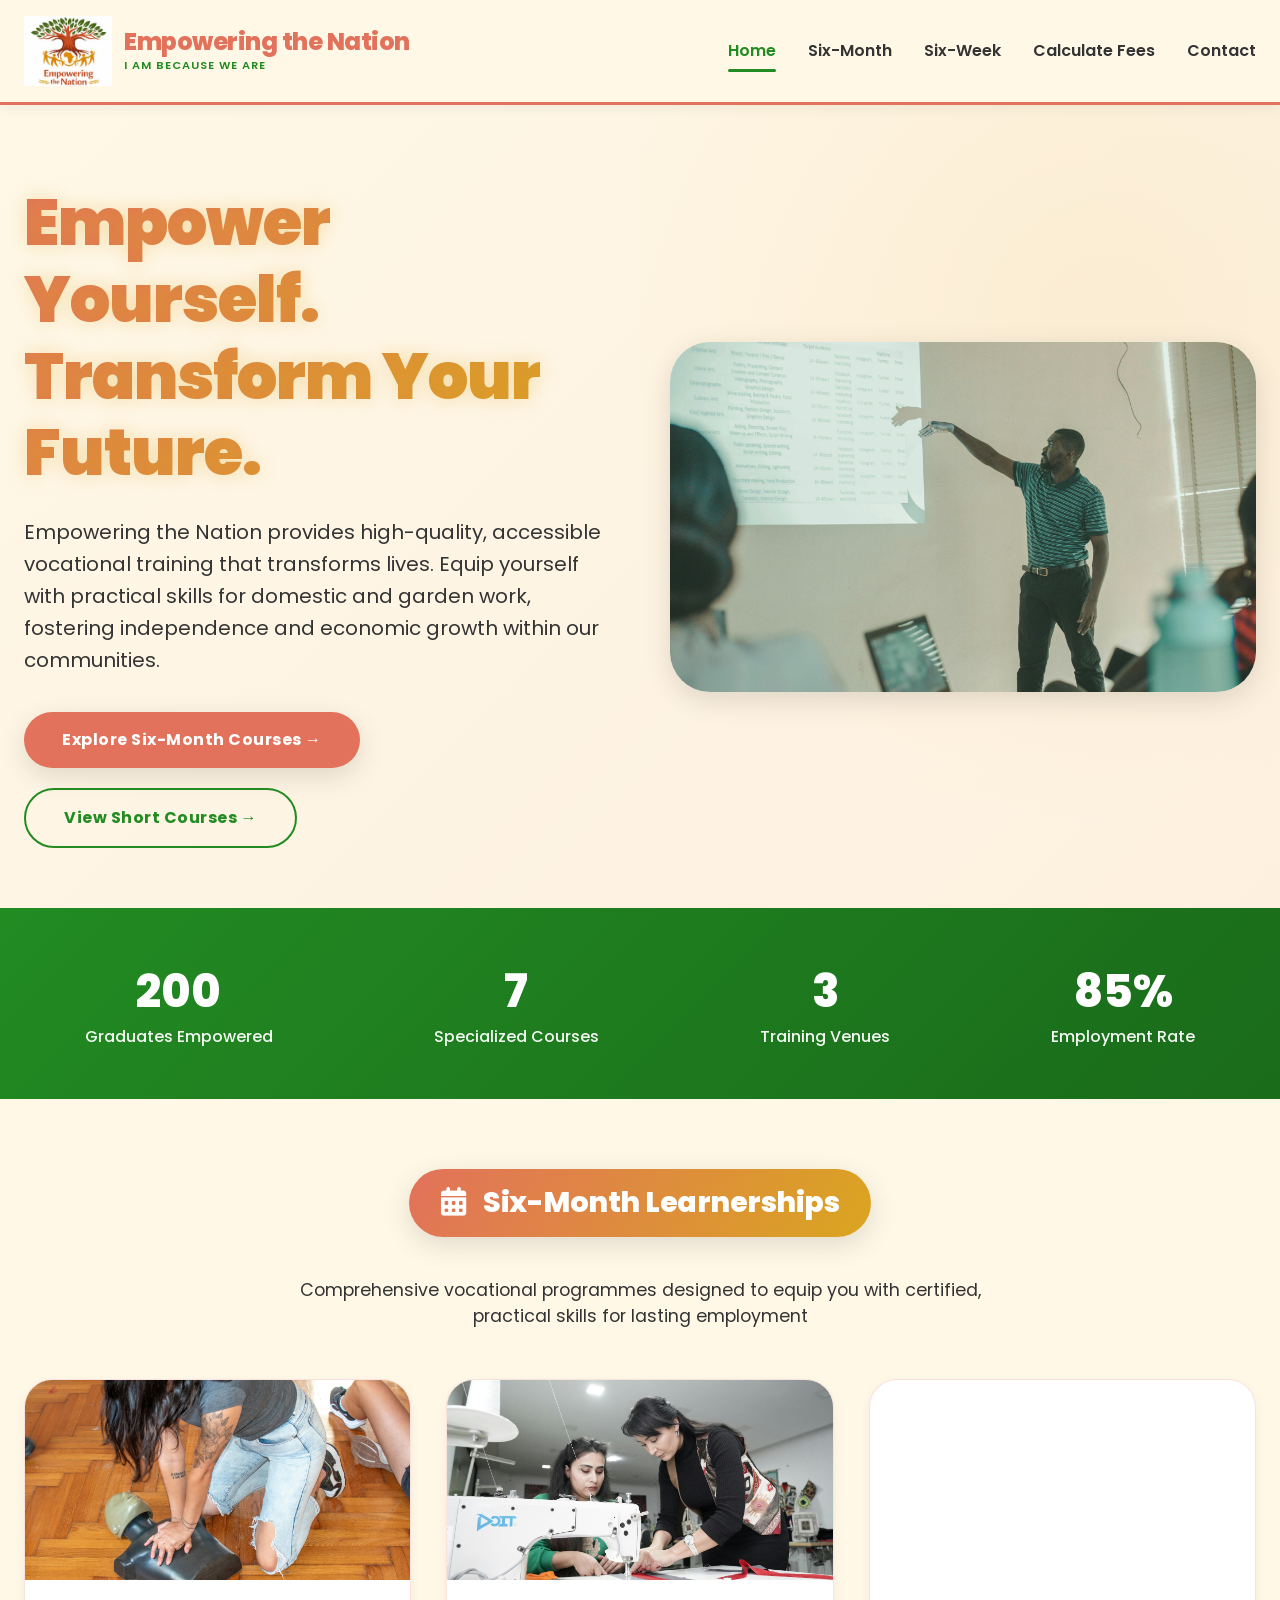
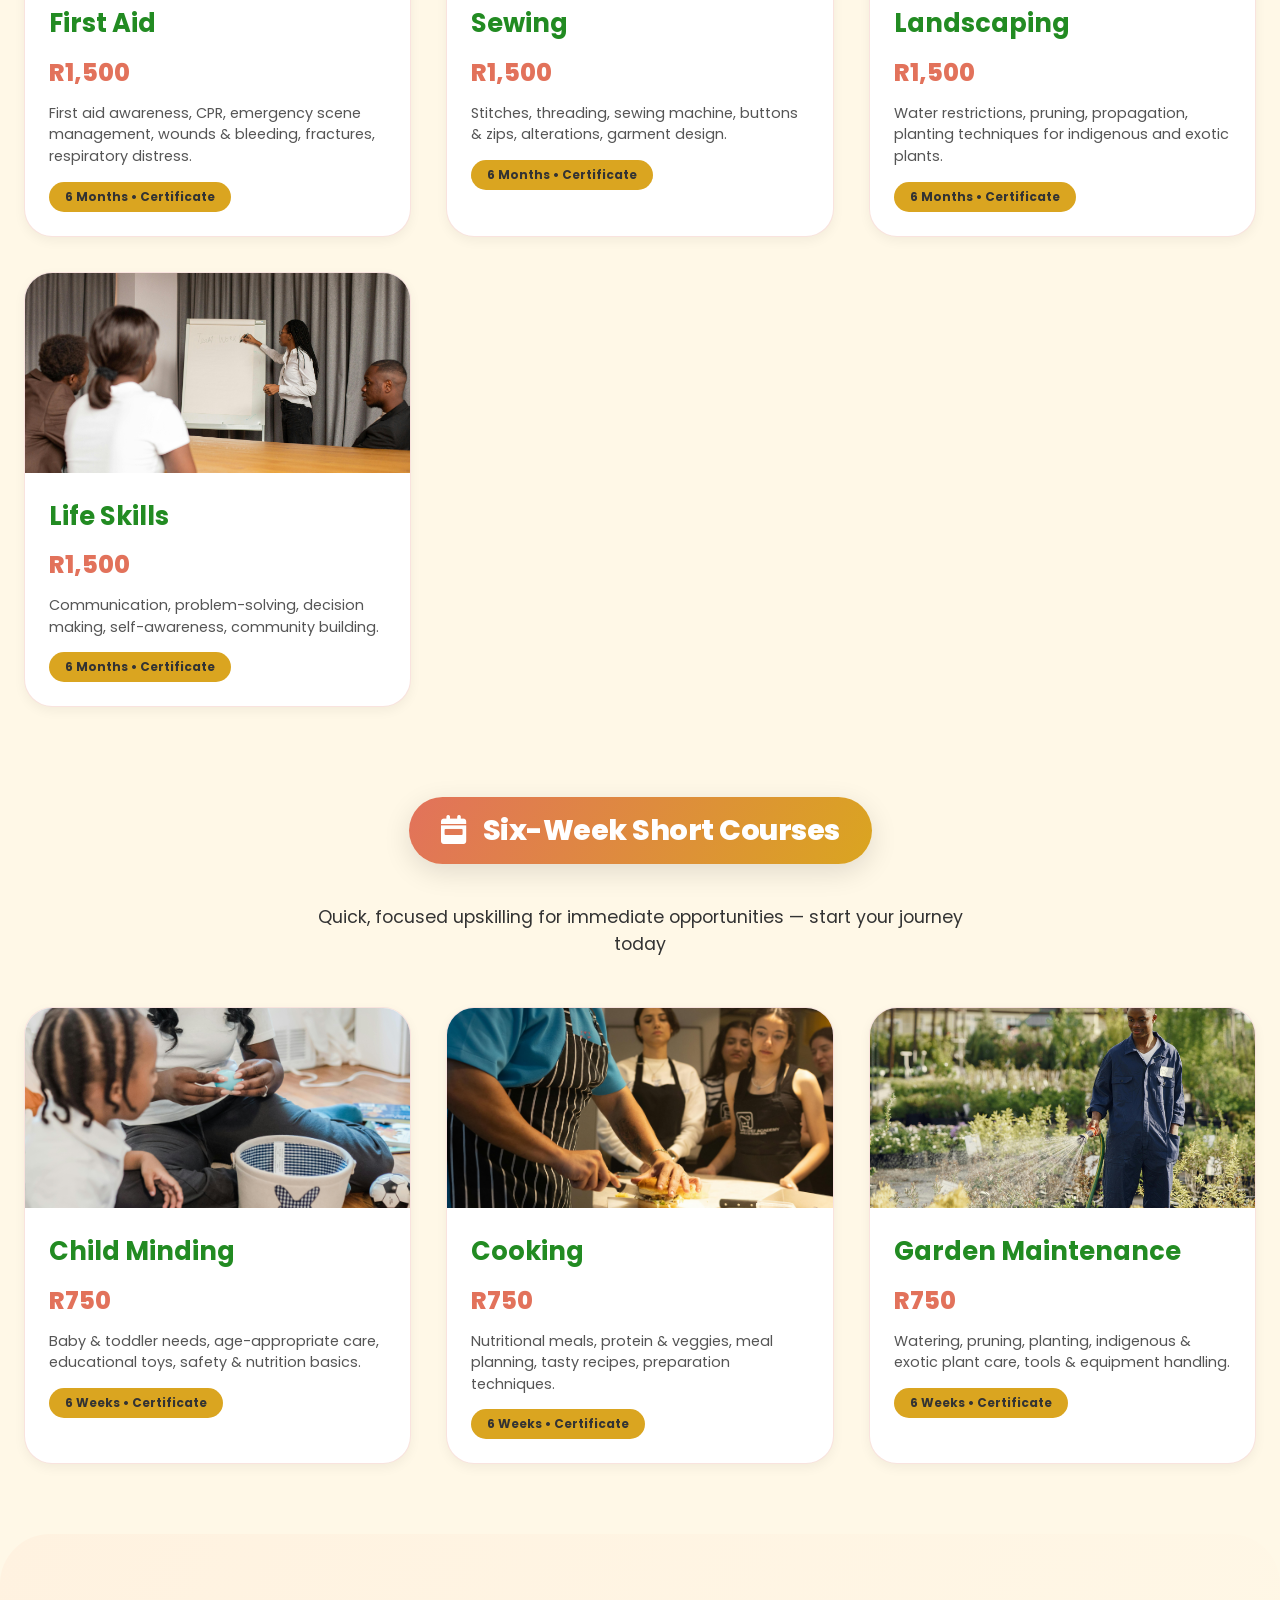
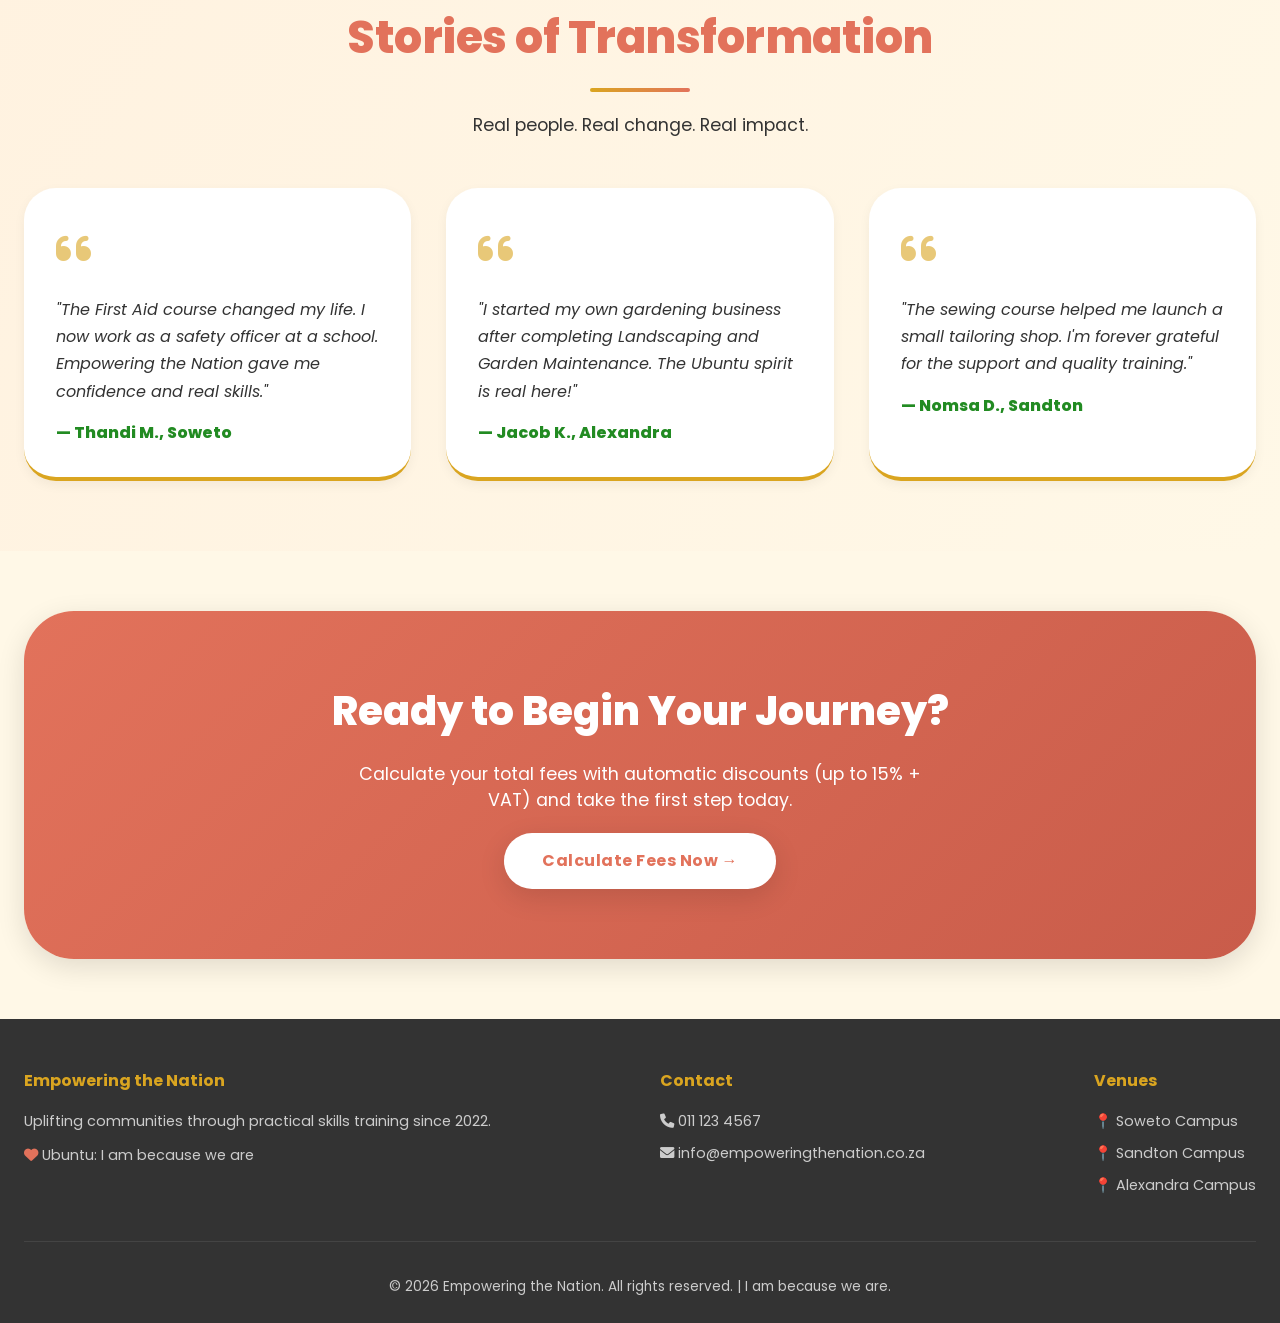
==== index.html @ bbd0f5e3 "Add files via upload Hompage for Empowering the Nation" ====
<!DOCTYPE html>
<html lang="en">
<head>
    <meta charset="UTF-8">
    <meta name="viewport" content="width=device-width, initial-scale=1.0, viewport-fit=cover">
    
    <!-- PAGE TITLE & SEO -->
    <title>Empowering the Nation | Skills Training Johannesburg</title>
    <meta name="description" content="Six-month learnerships and six-week short courses in First Aid, Sewing, Landscaping, Life Skills, Child Minding, Cooking & Garden Maintenance. Upskill domestic workers, nannies and gardeners in Johannesburg.">
    <meta name="keywords" content="skills training Johannesburg, domestic worker training, gardener courses, nanny courses, first aid, sewing, landscaping, life skills, child minding, cooking, garden maintenance">
    <meta name="author" content="Empowering the Nation">
    
    <!-- SOCIAL MEDIA / OPEN GRAPH TAGS -->
    <meta property="og:title" content="Empowering the Nation | Skills Training Johannesburg">
    <meta property="og:description" content="Six-month learnerships and six-week short courses for domestic workers, gardeners and nannies.">
    <meta property="og:image" content="https://www.empoweringthenation.co.za/images/logo-baobab.png">
    <meta property="og:url" content="https://www.empoweringthenation.co.za/">
    
    <!-- EXTERNAL RESOURCES: Google Fonts + Font Awesome Icons -->
    <link href="https://fonts.googleapis.com/css2?family=Poppins:wght@300;400;500;600;700;800;900&display=swap" rel="stylesheet">
    <link rel="stylesheet" href="https://cdnjs.cloudflare.com/ajax/libs/font-awesome/6.0.0-beta3/css/all.min.css">
    
    <style>
        /* ============================================
           GLOBAL RESET & BASE STYLES
        ============================================ */
        * {
            margin: 0;
            padding: 0;
            box-sizing: border-box;
        }

        body {
            font-family: 'Poppins', sans-serif;
            background-color: #FFF8E7;      /* Soft Cream background */
            color: #333333;                  /* Charcoal Grey text */
            line-height: 1.5;
            scroll-behavior: smooth;
        }

        /* ============================================
           BRAND COLOUR PALETTE (Ubuntu inspired)
           Terracotta = warmth | Forest Green = growth | Golden = dignity
        ============================================ */
        :root {
            --terracotta: #E2725B;
            --terracotta-light: #F5A88E;
            --forest: #228B22;
            --forest-dark: #1A6B1A;
            --golden: #DAA520;
            --golden-light: #F0C45A;
            --cream: #FFF8E7;
            --charcoal: #333333;
            --white: #FFFFFF;
            --terracotta-dark: #C95C4A;
            /* Shadow effects for depth */
            --shadow-sm: 0 4px 12px rgba(0,0,0,0.05);
            --shadow-md: 0 8px 28px rgba(0,0,0,0.12);
            --shadow-hover: 0 20px 35px rgba(0,0,0,0.15);
            --shadow-glow: 0 0 20px rgba(218,165,32,0.3);
        }

        /* CONTAINER - Centers content on large screens */
        .container {
            max-width: 1280px;
            margin: 0 auto;
            padding: 0 24px;
        }

        /* ============================================
           HEADER & NAVIGATION (Sticky on scroll)
        ============================================ */
        header {
            background: var(--cream);
            border-bottom: 3px solid var(--terracotta);
            position: sticky;
            top: 0;
            z-index: 1000;
            backdrop-filter: blur(10px);
            background-color: rgba(255, 248, 231, 0.98);
            box-shadow: var(--shadow-sm);
        }

        .nav-container {
            display: flex;
            justify-content: space-between;
            align-items: center;
            padding: 16px 24px;
            max-width: 1400px;
            margin: 0 auto;
            flex-wrap: wrap;
        }

        /* LOGO SECTION - Displays brand image + name */
        .logo {
            display: flex;
            align-items: center;
            gap: 12px;
            text-decoration: none;
        }

        .logo-img {
            height: 70px;
            width: auto;
            object-fit: contain;
            transition: transform 0.3s ease;
        }

        .logo-img:hover {
            transform: scale(1.05);
        }

        .logo-text h1 {
            font-size: 1.5rem;
            font-weight: 800;
            color: var(--terracotta);
            line-height: 1.2;
            letter-spacing: -0.5px;
        }

        .logo-text p {
            font-size: 0.7rem;
            color: var(--forest);
            font-weight: 600;
            letter-spacing: 1px;
        }

        /* DESKTOP NAVIGATION LINKS */
        .nav-links {
            display: flex;
            gap: 32px;
            list-style: none;
        }

        .nav-links a {
            text-decoration: none;
            font-weight: 600;
            color: var(--charcoal);
            transition: all 0.3s;
            position: relative;
            font-size: 1rem;
        }

        .nav-links a:hover,
        .nav-links a.active {
            color: var(--forest);
        }

        /* Active page indicator (green underline) */
        .nav-links a.active::after {
            content: '';
            position: absolute;
            bottom: -10px;
            left: 0;
            width: 100%;
            height: 3px;
            background: var(--forest);
            border-radius: 2px;
        }

        /* MOBILE MENU BUTTON (hidden on desktop) */
        .mobile-menu-btn {
            display: none;
            font-size: 28px;
            color: var(--terracotta);
            cursor: pointer;
        }

        /* ============================================
           HERO SECTION (Main banner with headline)
        ============================================ */
        .hero {
            padding: 80px 0 60px;
            background: linear-gradient(135deg, #FFF8E7 0%, #FDF0DF 100%);
            position: relative;
            overflow: hidden;
        }

        /* Decorative background glow effect */
        .hero::before {
            content: '';
            position: absolute;
            top: -50%;
            right: -20%;
            width: 70%;
            height: 150%;
            background: radial-gradient(circle, rgba(218,165,32,0.08) 0%, transparent 70%);
            pointer-events: none;
        }

        .hero-grid {
            display: grid;
            grid-template-columns: 1fr 1fr;
            gap: 60px;
            align-items: center;
        }

        /* Gradient text for main heading */
        .hero-content h1 {
            font-size: 4rem;
            font-weight: 900;
            background: linear-gradient(135deg, var(--terracotta) 0%, var(--golden) 100%);
            -webkit-background-clip: text;
            background-clip: text;
            color: transparent;
            line-height: 1.2;
            margin-bottom: 24px;
            text-shadow: var(--shadow-glow);
            letter-spacing: -1px;
        }

        .hero-content p {
            font-size: 1.25rem;
            margin-bottom: 36px;
            color: var(--charcoal);
            line-height: 1.6;
        }

        .hero-buttons {
            display: flex;
            gap: 20px;
            flex-wrap: wrap;
        }

        /* BUTTON STYLES (Primary & Secondary) */
        .btn-primary,
        .btn-secondary {
            padding: 16px 38px;
            border-radius: 50px;
            font-weight: 700;
            text-decoration: none;
            transition: all 0.3s;
            display: inline-block;
            font-size: 1rem;
            letter-spacing: 0.5px;
        }

        .btn-primary {
            background: var(--terracotta);
            color: var(--white);
            box-shadow: var(--shadow-md);
        }

        .btn-primary:hover {
            background: var(--terracotta-dark);
            transform: translateY(-4px);
            box-shadow: var(--shadow-hover);
        }

        .btn-secondary {
            background: transparent;
            color: var(--forest);
            border: 2px solid var(--forest);
        }

        .btn-secondary:hover {
            background: var(--forest);
            color: var(--white);
            transform: translateY(-4px);
        }

        /* Hero right side image */
        .hero-image {
            border-radius: 40px;
            min-height: 350px;
            background-size: cover;
            background-position: center;
            box-shadow: var(--shadow-md);
            transition: transform 0.4s;
        }

        .hero-image:hover {
            transform: scale(1.02);
        }

        /* ============================================
           STATS SECTION (Animated counter numbers)
        ============================================ */
        .stats {
            background: linear-gradient(135deg, var(--forest), var(--forest-dark));
            color: var(--white);
            padding: 50px 0;
        }

        .stats-grid {
            display: flex;
            justify-content: space-around;
            flex-wrap: wrap;
            gap: 40px;
            text-align: center;
        }

        .stat-item h3 {
            font-size: 2.8rem;
            font-weight: 800;
        }

        .stat-item p {
            font-size: 1rem;
            font-weight: 500;
            opacity: 0.95;
        }

        /* ============================================
           SECTION TITLES (with decorative underline)
        ============================================ */
        .section-title {
            font-size: 2.8rem;
            font-weight: 800;
            color: var(--terracotta);
            text-align: center;
            margin-bottom: 20px;
            letter-spacing: -0.5px;
        }

        .section-subtitle {
            text-align: center;
            color: var(--charcoal);
            margin-bottom: 50px;
            font-size: 1.1rem;
            max-width: 700px;
            margin-left: auto;
            margin-right: auto;
        }

        /* Gold-to-Terracotta underline */
        .section-title:after {
            content: '';
            display: block;
            width: 100px;
            height: 4px;
            background: linear-gradient(90deg, var(--golden), var(--terracotta));
            margin: 16px auto 0;
            border-radius: 4px;
        }

        /* CATEGORY HEADER PILLS (Six-Month / Six-Week) */
        .category-header {
            background: linear-gradient(120deg, var(--terracotta) 0%, var(--golden) 100%);
            border-radius: 60px;
            padding: 12px 32px;
            display: inline-block;
            margin-bottom: 40px;
            box-shadow: var(--shadow-md);
        }

        .category-header h3 {
            color: var(--white);
            font-size: 1.8rem;
            font-weight: 800;
            letter-spacing: -0.5px;
            margin: 0;
        }

        .category-header h3 i {
            margin-right: 12px;
        }

        /* ============================================
           COURSE CARDS GRID
        ============================================ */
        .courses-grid {
            display: grid;
            grid-template-columns: repeat(auto-fill, minmax(300px, 1fr));
            gap: 35px;
            margin-bottom: 70px;
        }

        .course-card {
            background: var(--white);
            border-radius: 28px;
            overflow: hidden;
            box-shadow: var(--shadow-sm);
            transition: all 0.4s;
            text-decoration: none;
            color: inherit;
            display: block;
            border: 1px solid rgba(226,114,91,0.2);
        }

        .course-card:hover {
            transform: translateY(-12px);
            box-shadow: var(--shadow-hover);
            border-color: var(--terracotta);
        }

        /* Course image area (background image set inline) */
        .course-img {
            height: 200px;
            background-size: cover;
            background-position: center;
            transition: transform 0.4s;
        }

        .course-card:hover .course-img {
            transform: scale(1.05);
        }

        .course-info {
            padding: 24px;
        }

        .course-info h3 {
            font-size: 1.6rem;
            font-weight: 700;
            color: var(--forest);
            margin-bottom: 8px;
        }

        .course-fee {
            font-weight: 800;
            color: var(--terracotta);
            font-size: 1.5rem;
            margin: 12px 0;
        }

        .course-info p {
            color: #555;
            font-size: 0.9rem;
            line-height: 1.5;
        }

        /* Course duration badge */
        .badge {
            display: inline-block;
            background: var(--golden);
            color: var(--charcoal);
            padding: 6px 16px;
            border-radius: 50px;
            font-size: 0.75rem;
            font-weight: 700;
            margin-top: 14px;
        }

        /* ============================================
           TESTIMONIALS SECTION
        ============================================ */
        .testimonials {
            background: linear-gradient(120deg, #FFF2E0, #FFF8E7);
            padding: 70px 0;
            border-radius: 50px 50px 0 0;
            margin-top: 40px;
        }

        .testimonial-grid {
            display: grid;
            grid-template-columns: repeat(auto-fit, minmax(320px, 1fr));
            gap: 35px;
        }

        .testimonial-card {
            background: var(--white);
            padding: 32px;
            border-radius: 32px;
            box-shadow: var(--shadow-sm);
            transition: 0.3s;
            border-bottom: 4px solid var(--golden);
        }

        .testimonial-card:hover {
            transform: translateY(-6px);
            box-shadow: var(--shadow-md);
        }

        .quote-icon {
            font-size: 2.5rem;
            color: var(--golden);
            opacity: 0.6;
            margin-bottom: 16px;
        }

        .testimonial-text {
            font-style: italic;
            margin: 16px 0;
            line-height: 1.7;
            font-size: 1rem;
        }

        .testimonial-author {
            font-weight: 800;
            color: var(--forest);
            margin-top: 16px;
        }

        /* ============================================
           CALL TO ACTION (CTA) SECTION
        ============================================ */
        .cta {
            text-align: center;
            padding: 70px 30px;
            background: linear-gradient(135deg, var(--terracotta), var(--terracotta-dark));
            color: var(--white);
            border-radius: 50px;
            margin: 60px auto;
            box-shadow: var(--shadow-md);
        }

        .cta h2 {
            font-size: 2.5rem;
            font-weight: 800;
            margin-bottom: 20px;
        }

        .cta .btn-primary {
            background: var(--white);
            color: var(--terracotta);
            margin-top: 20px;
            display: inline-block;
        }

        .cta .btn-primary:hover {
            background: var(--golden);
            color: var(--charcoal);
            transform: translateY(-4px);
        }

        /* ============================================
           FOOTER SECTION
        ============================================ */
        footer {
            background: var(--charcoal);
            color: #ccc;
            padding: 50px 0 25px;
        }

        .footer-content {
            display: flex;
            justify-content: space-between;
            flex-wrap: wrap;
            gap: 40px;
        }

        .footer-col h4 {
            color: var(--golden);
            margin-bottom: 18px;
            font-weight: 700;
        }

        .footer-col a,
        .footer-col p {
            color: #ccc;
            text-decoration: none;
            display: block;
            margin-bottom: 10px;
            font-size: 0.9rem;
        }

        .footer-col a:hover {
            color: var(--terracotta);
        }

        .copyright {
            text-align: center;
            padding-top: 35px;
            border-top: 1px solid #444;
            margin-top: 35px;
            font-size: 0.85rem;
        }

        /* ============================================
           ANIMATIONS
        ============================================ */
        @keyframes fadeInUp {
            from {
                opacity: 0;
                transform: translateY(40px);
            }
            to {
                opacity: 1;
                transform: translateY(0);
            }
        }

        .fade-up {
            animation: fadeInUp 0.8s ease forwards;
        }

        /* ============================================
           RESPONSIVE DESIGN (Mobile & Tablet)
        ============================================ */
        @media (max-width: 768px) {
            .hero-grid {
                grid-template-columns: 1fr;
            }

            .nav-links {
                display: none;
                flex-direction: column;
                width: 100%;
                background: var(--cream);
                padding: 20px;
                gap: 16px;
            }

            .nav-links.show {
                display: flex;
            }

            .mobile-menu-btn {
                display: block;
            }

            .nav-container {
                flex-wrap: wrap;
            }

            .section-title {
                font-size: 2rem;
            }

            .hero-content h1 {
                font-size: 2.5rem;
            }

            .category-header h3 {
                font-size: 1.3rem;
            }

            .cta h2 {
                font-size: 1.8rem;
            }

            .logo-img {
                height: 50px;
            }

            .logo-text h1 {
                font-size: 1rem;
            }

            .logo-text p {
                font-size: 0.6rem;
            }
        }
    </style>
</head>
<body>

<!-- ============================================
     HEADER: Logo + Navigation Menu
  ============================================ -->
<header>
    <div class="nav-container">
        <!-- Brand Logo & Name -->
        <a href="#" class="logo">
            <img src="etn logo.png" alt="Empowering the Nation Logo" class="logo-img">
            <div class="logo-text">
                <h1>Empowering the Nation</h1>
                <p>I AM BECAUSE WE ARE</p>
            </div>
        </a>

        <!-- Mobile Menu Toggle Button -->
        <div class="mobile-menu-btn" id="mobileMenuBtn">
            <i class="fas fa-bars"></i>
        </div>

        <!-- Main Navigation Links -->
        <ul class="nav-links" id="navLinks">
            <li><a href="#" class="active">Home</a></li>
            <li><a href="#six-month">Six-Month</a></li>
            <li><a href="#six-week">Six-Week</a></li>
            <li><a href="calculate.html">Calculate Fees</a></li>
            <li><a href="contact.html">Contact</a></li>
        </ul>
    </div>
</header>

<main>
    <!-- ============================================
         HERO SECTION: Main headline + call to action
      ============================================ -->
    <section class="hero">
        <div class="container hero-grid">
            <!-- Left side: Text content -->
            <div class="hero-content fade-up">
                <h1>Empower Yourself.<br>Transform Your Future.</h1>
                <p>Empowering the Nation provides high-quality, accessible vocational training that transforms lives. Equip yourself with practical skills for domestic and garden work, fostering independence and economic growth within our communities.</p>
                <div class="hero-buttons">
                    <a href="#six-month" class="btn-primary">Explore Six-Month Courses →</a>
                    <a href="#six-week" class="btn-secondary">View Short Courses →</a>
                </div>
            </div>
            <!-- Right side: Hero image -->
            <div class="hero-image fade-up" style="background-image: url('hero-image.jpg');"></div>
        </div>
    </section>

    <!-- ============================================
         STATS SECTION: Animated achievement counters
      ============================================ -->
    <div class="stats">
        <div class="container stats-grid">
            <div class="stat-item">
                <h3 class="counter" data-target="200">0</h3>
                <p>Graduates Empowered</p>
            </div>
            <div class="stat-item">
                <h3 class="counter" data-target="7">0</h3>
                <p>Specialized Courses</p>
            </div>
            <div class="stat-item">
                <h3 class="counter" data-target="3">0</h3>
                <p>Training Venues</p>
            </div>
            <div class="stat-item">
                <h3 class="counter" data-target="85">0</h3>
                <p>Employment Rate</p>
            </div>
        </div>
    </div>

    <div class="container">
        <!-- ============================================
             SIX-MONTH COURSES SECTION
          ============================================ -->
        <section id="six-month" style="padding-top: 70px;">
            <div style="text-align: center;">
                <div class="category-header">
                    <h3><i class="fas fa-calendar-alt"></i> Six-Month Learnerships</h3>
                </div>
                <p class="section-subtitle">Comprehensive vocational programmes designed to equip you with certified, practical skills for lasting employment</p>
            </div>

            <div class="courses-grid">
                <!-- Course 1: First Aid -->
                <a href="course-firstaid.html" class="course-card">
                    <div class="course-img" style="background-image: url('firstaid.jpg');"></div>
                    <div class="course-info">
                        <h3>First Aid</h3>
                        <div class="course-fee">R1,500</div>
                        <p>First aid awareness, CPR, emergency scene management, wounds & bleeding, fractures, respiratory distress.</p>
                        <span class="badge">6 Months • Certificate</span>
                    </div>
                </a>

                <!-- Course 2: Sewing -->
                <a href="course-sewing.html" class="course-card">
                    <div class="course-img" style="background-image: url('sewing.jpg');"></div>
                    <div class="course-info">
                        <h3>Sewing</h3>
                        <div class="course-fee">R1,500</div>
                        <p>Stitches, threading, sewing machine, buttons & zips, alterations, garment design.</p>
                        <span class="badge">6 Months • Certificate</span>
                    </div>
                </a>

                <!-- Course 3: Landscaping -->
                <a href="course-landscaping.html" class="course-card">
                    <div class="course-img" style="background-image: url('landscaping.jpg');"></div>
                    <div class="course-info">
                        <h3>Landscaping</h3>
                        <div class="course-fee">R1,500</div>
                        <p>Water restrictions, pruning, propagation, planting techniques for indigenous and exotic plants.</p>
                        <span class="badge">6 Months • Certificate</span>
                    </div>
                </a>

                <!-- Course 4: Life Skills -->
                <a href="course-lifeskills.html" class="course-card">
                    <div class="course-img" style="background-image: url('lifeskills.jpg');"></div>
                    <div class="course-info">
                        <h3>Life Skills</h3>
                        <div class="course-fee">R1,500</div>
                        <p>Communication, problem-solving, decision making, self-awareness, community building.</p>
                        <span class="badge">6 Months • Certificate</span>
                    </div>
                </a>
            </div>
        </section>

        <!-- ============================================
             SIX-WEEK COURSES SECTION
          ============================================ -->
        <section id="six-week" style="padding-top: 20px;">
            <div style="text-align: center;">
                <div class="category-header">
                    <h3><i class="fas fa-calendar-week"></i> Six-Week Short Courses</h3>
                </div>
                <p class="section-subtitle">Quick, focused upskilling for immediate opportunities — start your journey today</p>
            </div>

            <div class="courses-grid">
                <!-- Course 5: Child Minding -->
                <a href="course-childminding.html" class="course-card">
                    <div class="course-img" style="background-image: url('childminding.jpg');"></div>
                    <div class="course-info">
                        <h3>Child Minding</h3>
                        <div class="course-fee">R750</div>
                        <p>Baby & toddler needs, age-appropriate care, educational toys, safety & nutrition basics.</p>
                        <span class="badge">6 Weeks • Certificate</span>
                    </div>
                </a>

                <!-- Course 6: Cooking -->
                <a href="course-cooking.html" class="course-card">
                    <div class="course-img" style="background-image: url('cooking.jpg');"></div>
                    <div class="course-info">
                        <h3>Cooking</h3>
                        <div class="course-fee">R750</div>
                        <p>Nutritional meals, protein & veggies, meal planning, tasty recipes, preparation techniques.</p>
                        <span class="badge">6 Weeks • Certificate</span>
                    </div>
                </a>

                <!-- Course 7: Garden Maintenance -->
                <a href="course-garden.html" class="course-card">
                    <div class="course-img" style="background-image: url('garden.jpg');"></div>
                    <div class="course-info">
                        <h3>Garden Maintenance</h3>
                        <div class="course-fee">R750</div>
                        <p>Watering, pruning, planting, indigenous & exotic plant care, tools & equipment handling.</p>
                        <span class="badge">6 Weeks • Certificate</span>
                    </div>
                </a>
            </div>
        </section>
    </div>

    <!-- ============================================
         TESTIMONIALS SECTION
      ============================================ -->
    <div class="testimonials">
        <div class="container">
            <h2 class="section-title">Stories of Transformation</h2>
            <p class="section-subtitle">Real people. Real change. Real impact.</p>

            <div class="testimonial-grid">
                <!-- Testimonial 1 -->
                <div class="testimonial-card">
                    <div class="quote-icon"><i class="fas fa-quote-left"></i></div>
                    <p class="testimonial-text">"The First Aid course changed my life. I now work as a safety officer at a school. Empowering the Nation gave me confidence and real skills."</p>
                    <p class="testimonial-author">— Thandi M., Soweto</p>
                </div>

                <!-- Testimonial 2 -->
                <div class="testimonial-card">
                    <div class="quote-icon"><i class="fas fa-quote-left"></i></div>
                    <p class="testimonial-text">"I started my own gardening business after completing Landscaping and Garden Maintenance. The Ubuntu spirit is real here!"</p>
                    <p class="testimonial-author">— Jacob K., Alexandra</p>
                </div>

                <!-- Testimonial 3 -->
                <div class="testimonial-card">
                    <div class="quote-icon"><i class="fas fa-quote-left"></i></div>
                    <p class="testimonial-text">"The sewing course helped me launch a small tailoring shop. I'm forever grateful for the support and quality training."</p>
                    <p class="testimonial-author">— Nomsa D., Sandton</p>
                </div>
            </div>
        </div>
    </div>

    <!-- ============================================
         CALL TO ACTION: Fee Calculator Promotion
      ============================================ -->
    <div class="container">
        <div class="cta">
            <h2>Ready to Begin Your Journey?</h2>
            <p style="font-size: 1.1rem; max-width: 600px; margin: 0 auto;">Calculate your total fees with automatic discounts (up to 15% + VAT) and take the first step today.</p>
            <a href="calculate.html" class="btn-primary">Calculate Fees Now →</a>
        </div>
    </div>
</main>

<!-- ============================================
     FOOTER: Contact & Venue Information
  ============================================ -->
<footer>
    <div class="container">
        <div class="footer-content">
            <!-- About Column -->
            <div class="footer-col">
                <h4>Empowering the Nation</h4>
                <p>Uplifting communities through practical skills training since 2022.</p>
                <p style="margin-top: 12px;"><i class="fas fa-heart" style="color: var(--terracotta);"></i> Ubuntu: I am because we are</p>
            </div>

            <!-- Contact Column -->
            <div class="footer-col">
                <h4>Contact</h4>
                <p><i class="fas fa-phone"></i> 011 123 4567</p>
                <p><i class="fas fa-envelope"></i> info@empoweringthenation.co.za</p>
            </div>

            <!-- Venues Column -->
            <div class="footer-col">
                <h4>Venues</h4>
                <p>📍 Soweto Campus</p>
                <p>📍 Sandton Campus</p>
                <p>📍 Alexandra Campus</p>
            </div>
        </div>

        <!-- Copyright Line -->
        <div class="copyright">
            <p>&copy; 2026 Empowering the Nation. All rights reserved. | I am because we are.</p>
        </div>
    </div>
</footer>

<!-- ============================================
     JAVASCRIPT: Mobile Menu + Smooth Scroll + Counters
  ============================================ -->
<script>
    // MOBILE MENU TOGGLE
    const mobileBtn = document.getElementById('mobileMenuBtn');
    const navLinks = document.getElementById('navLinks');
    
    if (mobileBtn) {
        mobileBtn.addEventListener('click', () => {
            navLinks.classList.toggle('show');
        });
    }

    // SMOOTH SCROLLING for anchor links (e.g., #six-month, #six-week)
    document.querySelectorAll('a[href^="#"]').forEach(anchor => {
        anchor.addEventListener('click', function(e) {
            const targetId = this.getAttribute('href');
            if (targetId === "#") return;
            
            const target = document.querySelector(targetId);
            if (target) {
                e.preventDefault();
                target.scrollIntoView({ behavior: 'smooth' });
                
                // Close mobile menu after clicking (if open)
                if (navLinks.classList.contains('show')) {
                    navLinks.classList.remove('show');
                }
            }
        });
    });

    // ANIMATED COUNTERS (triggered when stats section comes into view)
    const counters = document.querySelectorAll('.counter');
    let counted = false;
    
    const startCounting = () => {
        if (counted) return;
        counted = true;
        
        counters.forEach(counter => {
            const updateCount = () => {
                const target = parseInt(counter.getAttribute('data-target'));
                const current = parseInt(counter.innerText);
                const increment = Math.ceil(target / 25);
                
                if (current < target) {
                    counter.innerText = current + increment;
                    setTimeout(updateCount, 35);
                } else {
                    // Add percentage sign only for the employment rate stat
                    counter.innerText = target + (target === 85 ? '%' : '');
                }
            };
            updateCount();
        });
    };

    // Intersection Observer to detect when stats section is visible
    const statsSection = document.querySelector('.stats');
    const observer = new IntersectionObserver((entries) => {
        entries.forEach(entry => {
            if (entry.isIntersecting) {
                startCounting();
                observer.unobserve(entry.target);
            }
        });
    }, { threshold: 0.4 });
    
    if (statsSection) observer.observe(statsSection);
</script>

</body>
</html>
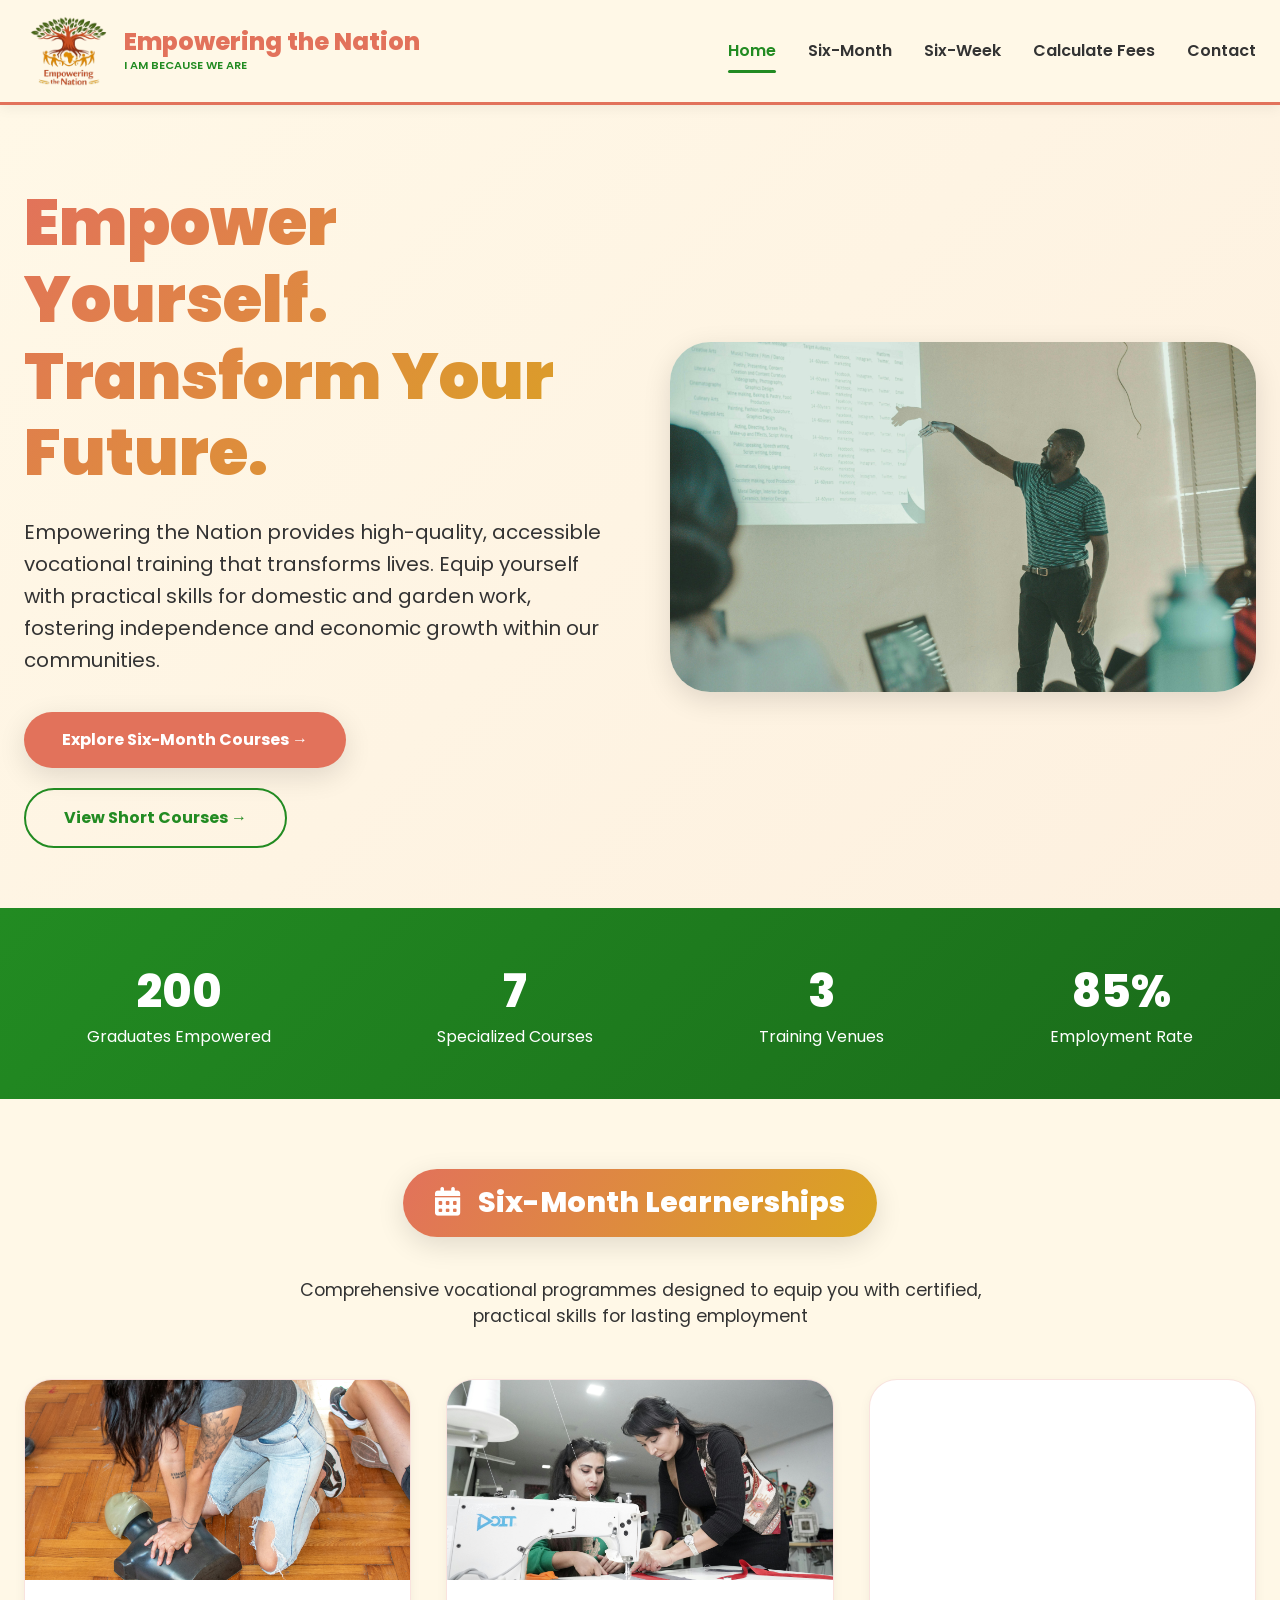
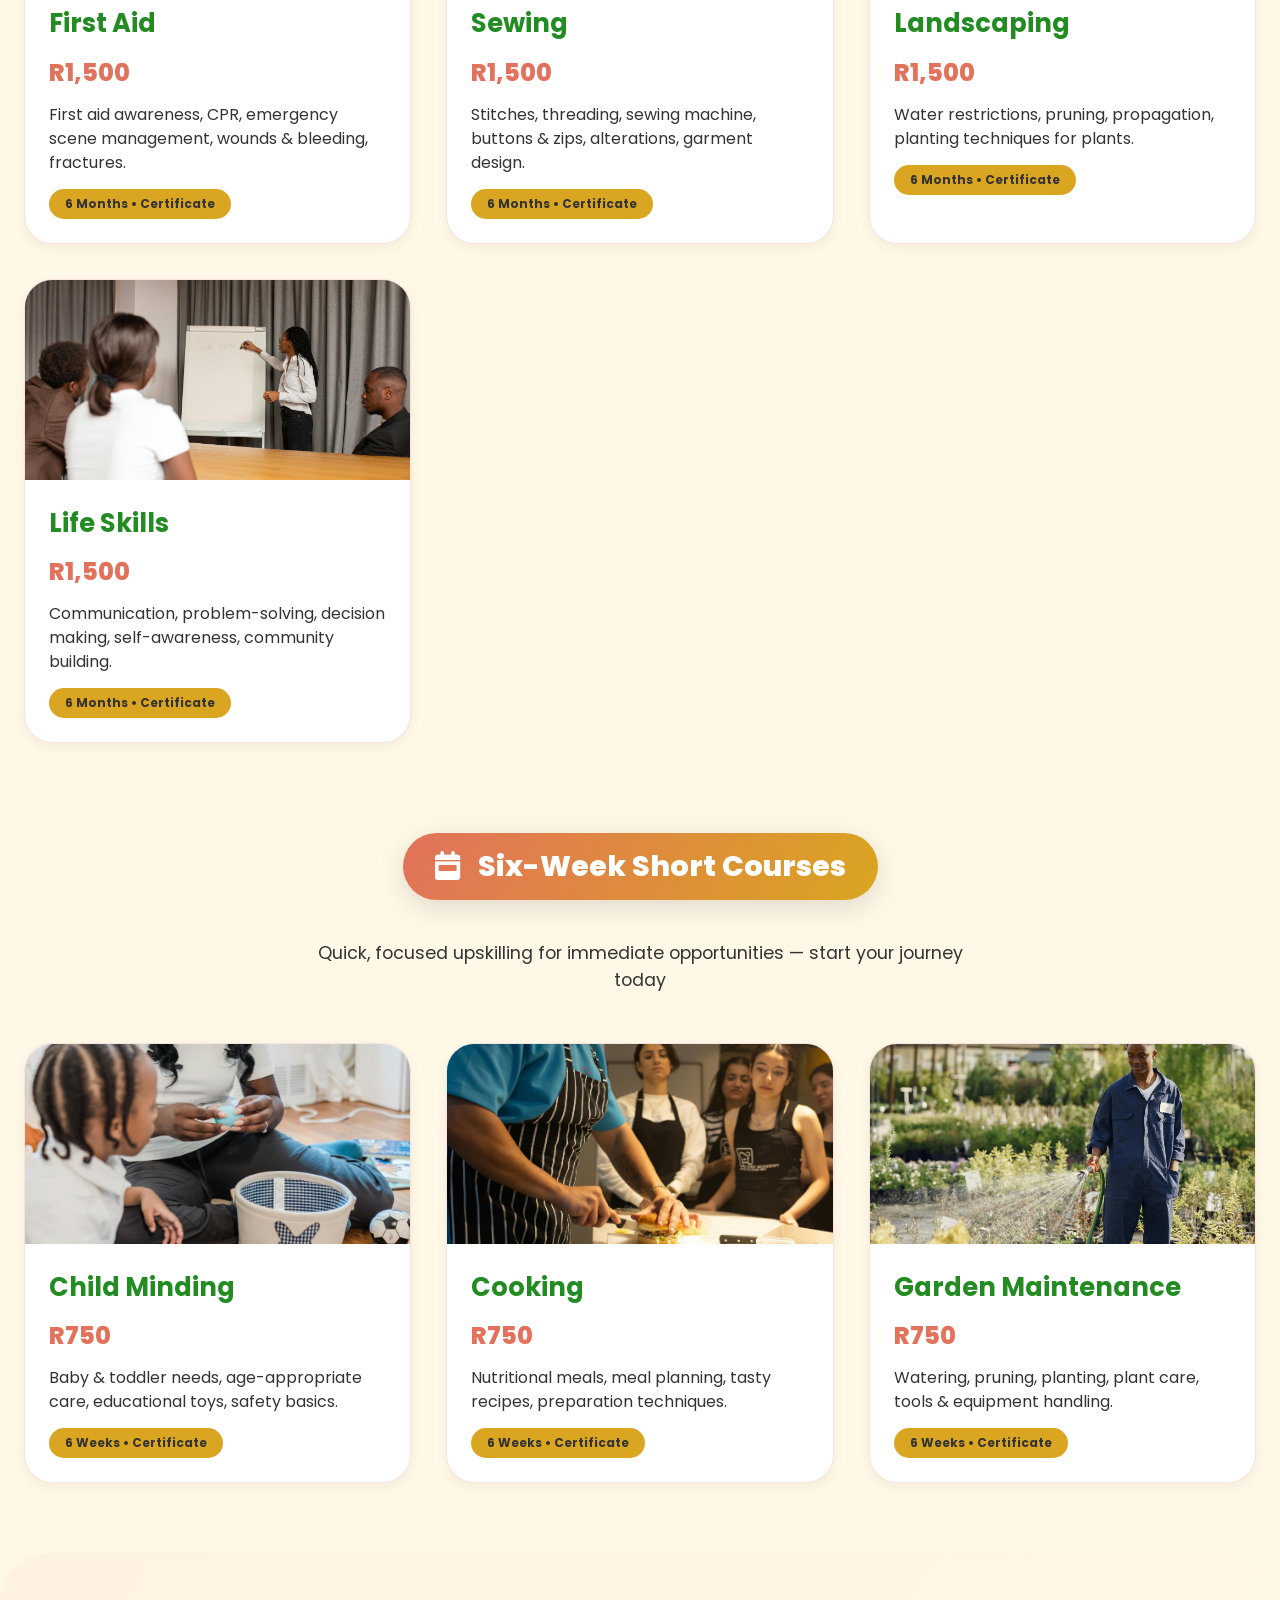
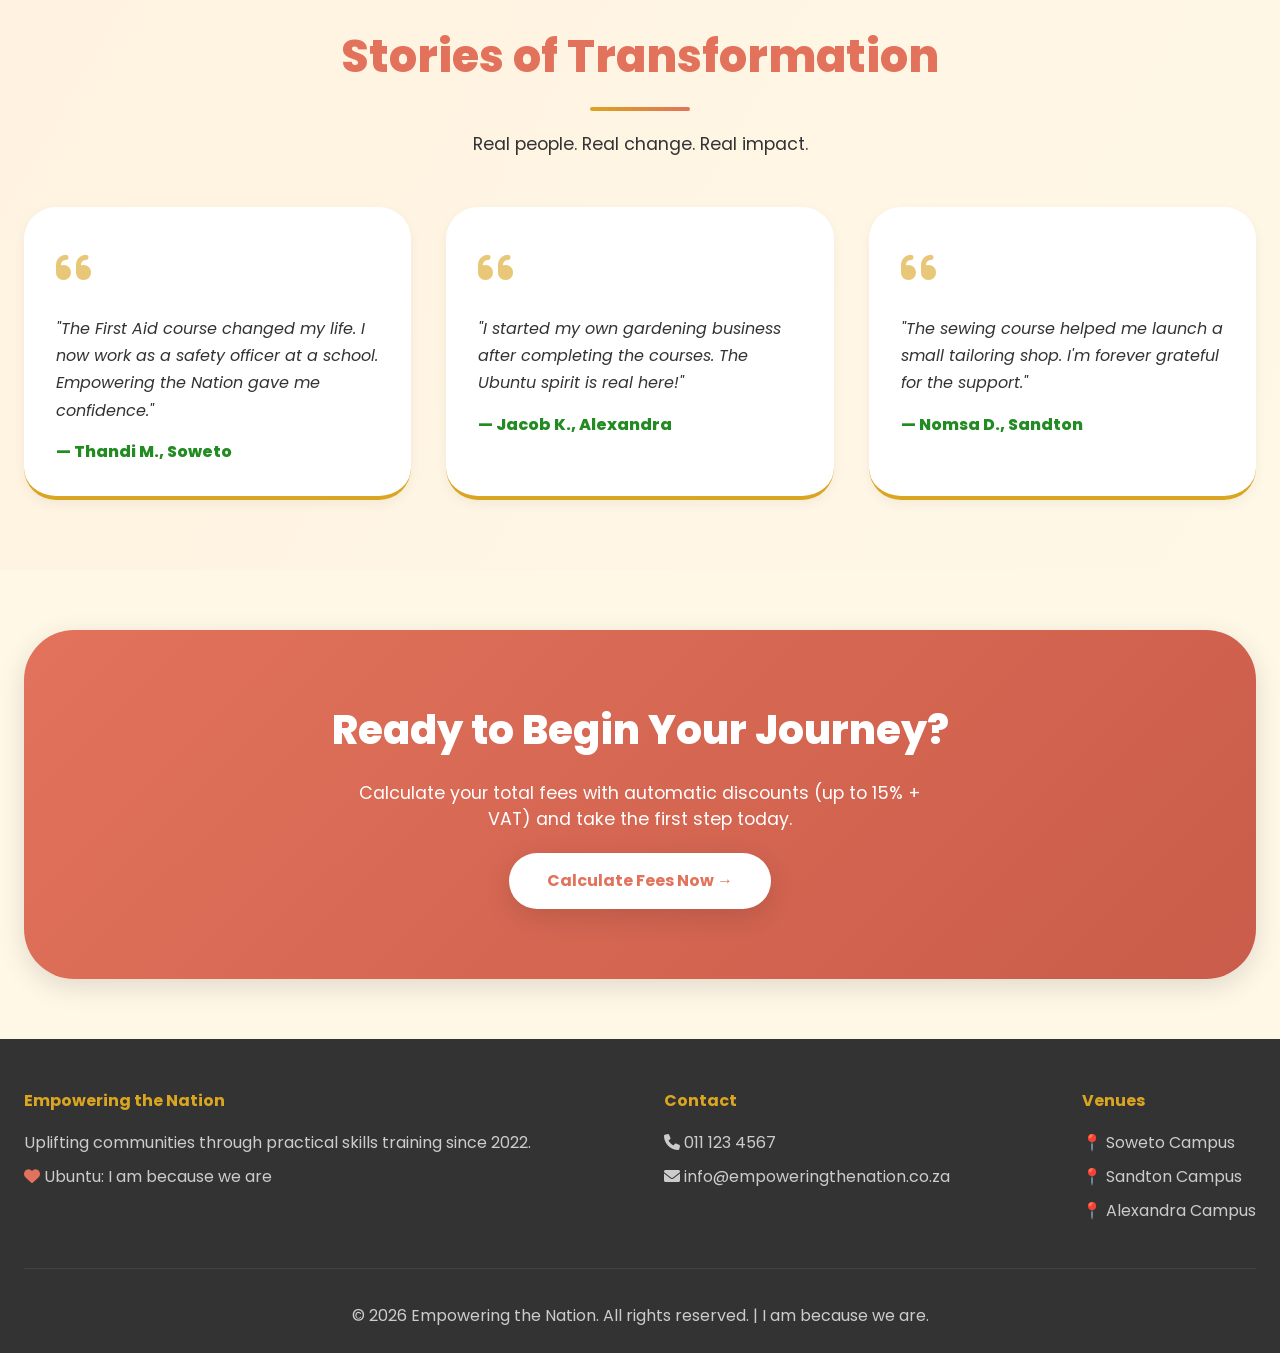
==== commit 6c624bf6: "Updated contact, index and calclate also added interactive google maps need to confirm course with k" ====
--- a/index.html
+++ b/index.html
@@ -1,975 +1,822 @@
-<!DOCTYPE html>
-<html lang="en">
-<head>
-    <meta charset="UTF-8">
-    <meta name="viewport" content="width=device-width, initial-scale=1.0, viewport-fit=cover">
-    
-    <!-- PAGE TITLE & SEO -->
-    <title>Empowering the Nation | Skills Training Johannesburg</title>
-    <meta name="description" content="Six-month learnerships and six-week short courses in First Aid, Sewing, Landscaping, Life Skills, Child Minding, Cooking & Garden Maintenance. Upskill domestic workers, nannies and gardeners in Johannesburg.">
-    <meta name="keywords" content="skills training Johannesburg, domestic worker training, gardener courses, nanny courses, first aid, sewing, landscaping, life skills, child minding, cooking, garden maintenance">
-    <meta name="author" content="Empowering the Nation">
-    
-    <!-- SOCIAL MEDIA / OPEN GRAPH TAGS -->
-    <meta property="og:title" content="Empowering the Nation | Skills Training Johannesburg">
-    <meta property="og:description" content="Six-month learnerships and six-week short courses for domestic workers, gardeners and nannies.">
-    <meta property="og:image" content="https://www.empoweringthenation.co.za/images/logo-baobab.png">
-    <meta property="og:url" content="https://www.empoweringthenation.co.za/">
-    
-    <!-- EXTERNAL RESOURCES: Google Fonts + Font Awesome Icons -->
-    <link href="https://fonts.googleapis.com/css2?family=Poppins:wght@300;400;500;600;700;800;900&display=swap" rel="stylesheet">
-    <link rel="stylesheet" href="https://cdnjs.cloudflare.com/ajax/libs/font-awesome/6.0.0-beta3/css/all.min.css">
-    
-    <style>
-        /* ============================================
-           GLOBAL RESET & BASE STYLES
-        ============================================ */
-        * {
-            margin: 0;
-            padding: 0;
-            box-sizing: border-box;
-        }
-
-        body {
-            font-family: 'Poppins', sans-serif;
-            background-color: #FFF8E7;      /* Soft Cream background */
-            color: #333333;                  /* Charcoal Grey text */
-            line-height: 1.5;
-            scroll-behavior: smooth;
-        }
-
-        /* ============================================
-           BRAND COLOUR PALETTE (Ubuntu inspired)
-           Terracotta = warmth | Forest Green = growth | Golden = dignity
-        ============================================ */
-        :root {
-            --terracotta: #E2725B;
-            --terracotta-light: #F5A88E;
-            --forest: #228B22;
-            --forest-dark: #1A6B1A;
-            --golden: #DAA520;
-            --golden-light: #F0C45A;
-            --cream: #FFF8E7;
-            --charcoal: #333333;
-            --white: #FFFFFF;
-            --terracotta-dark: #C95C4A;
-            /* Shadow effects for depth */
-            --shadow-sm: 0 4px 12px rgba(0,0,0,0.05);
-            --shadow-md: 0 8px 28px rgba(0,0,0,0.12);
-            --shadow-hover: 0 20px 35px rgba(0,0,0,0.15);
-            --shadow-glow: 0 0 20px rgba(218,165,32,0.3);
-        }
-
-        /* CONTAINER - Centers content on large screens */
-        .container {
-            max-width: 1280px;
-            margin: 0 auto;
-            padding: 0 24px;
-        }
-
-        /* ============================================
-           HEADER & NAVIGATION (Sticky on scroll)
-        ============================================ */
-        header {
-            background: var(--cream);
-            border-bottom: 3px solid var(--terracotta);
-            position: sticky;
-            top: 0;
-            z-index: 1000;
-            backdrop-filter: blur(10px);
-            background-color: rgba(255, 248, 231, 0.98);
-            box-shadow: var(--shadow-sm);
-        }
-
-        .nav-container {
-            display: flex;
-            justify-content: space-between;
-            align-items: center;
-            padding: 16px 24px;
-            max-width: 1400px;
-            margin: 0 auto;
-            flex-wrap: wrap;
-        }
-
-        /* LOGO SECTION - Displays brand image + name */
-        .logo {
-            display: flex;
-            align-items: center;
-            gap: 12px;
-            text-decoration: none;
-        }
-
-        .logo-img {
-            height: 70px;
-            width: auto;
-            object-fit: contain;
-            transition: transform 0.3s ease;
-        }
-
-        .logo-img:hover {
-            transform: scale(1.05);
-        }
-
-        .logo-text h1 {
-            font-size: 1.5rem;
-            font-weight: 800;
-            color: var(--terracotta);
-            line-height: 1.2;
-            letter-spacing: -0.5px;
-        }
-
-        .logo-text p {
-            font-size: 0.7rem;
-            color: var(--forest);
-            font-weight: 600;
-            letter-spacing: 1px;
-        }
-
-        /* DESKTOP NAVIGATION LINKS */
-        .nav-links {
-            display: flex;
-            gap: 32px;
-            list-style: none;
-        }
-
-        .nav-links a {
-            text-decoration: none;
-            font-weight: 600;
-            color: var(--charcoal);
-            transition: all 0.3s;
-            position: relative;
-            font-size: 1rem;
-        }
-
-        .nav-links a:hover,
-        .nav-links a.active {
-            color: var(--forest);
-        }
-
-        /* Active page indicator (green underline) */
-        .nav-links a.active::after {
-            content: '';
-            position: absolute;
-            bottom: -10px;
-            left: 0;
-            width: 100%;
-            height: 3px;
-            background: var(--forest);
-            border-radius: 2px;
-        }
-
-        /* MOBILE MENU BUTTON (hidden on desktop) */
-        .mobile-menu-btn {
-            display: none;
-            font-size: 28px;
-            color: var(--terracotta);
-            cursor: pointer;
-        }
-
-        /* ============================================
-           HERO SECTION (Main banner with headline)
-        ============================================ */
-        .hero {
-            padding: 80px 0 60px;
-            background: linear-gradient(135deg, #FFF8E7 0%, #FDF0DF 100%);
-            position: relative;
-            overflow: hidden;
-        }
-
-        /* Decorative background glow effect */
-        .hero::before {
-            content: '';
-            position: absolute;
-            top: -50%;
-            right: -20%;
-            width: 70%;
-            height: 150%;
-            background: radial-gradient(circle, rgba(218,165,32,0.08) 0%, transparent 70%);
-            pointer-events: none;
-        }
-
-        .hero-grid {
-            display: grid;
-            grid-template-columns: 1fr 1fr;
-            gap: 60px;
-            align-items: center;
-        }
-
-        /* Gradient text for main heading */
-        .hero-content h1 {
-            font-size: 4rem;
-            font-weight: 900;
-            background: linear-gradient(135deg, var(--terracotta) 0%, var(--golden) 100%);
-            -webkit-background-clip: text;
-            background-clip: text;
-            color: transparent;
-            line-height: 1.2;
-            margin-bottom: 24px;
-            text-shadow: var(--shadow-glow);
-            letter-spacing: -1px;
-        }
-
-        .hero-content p {
-            font-size: 1.25rem;
-            margin-bottom: 36px;
-            color: var(--charcoal);
-            line-height: 1.6;
-        }
-
-        .hero-buttons {
-            display: flex;
-            gap: 20px;
-            flex-wrap: wrap;
-        }
-
-        /* BUTTON STYLES (Primary & Secondary) */
-        .btn-primary,
-        .btn-secondary {
-            padding: 16px 38px;
-            border-radius: 50px;
-            font-weight: 700;
-            text-decoration: none;
-            transition: all 0.3s;
-            display: inline-block;
-            font-size: 1rem;
-            letter-spacing: 0.5px;
-        }
-
-        .btn-primary {
-            background: var(--terracotta);
-            color: var(--white);
-            box-shadow: var(--shadow-md);
-        }
-
-        .btn-primary:hover {
-            background: var(--terracotta-dark);
-            transform: translateY(-4px);
-            box-shadow: var(--shadow-hover);
-        }
-
-        .btn-secondary {
-            background: transparent;
-            color: var(--forest);
-            border: 2px solid var(--forest);
-        }
-
-        .btn-secondary:hover {
-            background: var(--forest);
-            color: var(--white);
-            transform: translateY(-4px);
-        }
-
-        /* Hero right side image */
-        .hero-image {
-            border-radius: 40px;
-            min-height: 350px;
-            background-size: cover;
-            background-position: center;
-            box-shadow: var(--shadow-md);
-            transition: transform 0.4s;
-        }
-
-        .hero-image:hover {
-            transform: scale(1.02);
-        }
-
-        /* ============================================
-           STATS SECTION (Animated counter numbers)
-        ============================================ */
-        .stats {
-            background: linear-gradient(135deg, var(--forest), var(--forest-dark));
-            color: var(--white);
-            padding: 50px 0;
-        }
-
-        .stats-grid {
-            display: flex;
-            justify-content: space-around;
-            flex-wrap: wrap;
-            gap: 40px;
-            text-align: center;
-        }
-
-        .stat-item h3 {
-            font-size: 2.8rem;
-            font-weight: 800;
-        }
-
-        .stat-item p {
-            font-size: 1rem;
-            font-weight: 500;
-            opacity: 0.95;
-        }
-
-        /* ============================================
-           SECTION TITLES (with decorative underline)
-        ============================================ */
-        .section-title {
-            font-size: 2.8rem;
-            font-weight: 800;
-            color: var(--terracotta);
-            text-align: center;
-            margin-bottom: 20px;
-            letter-spacing: -0.5px;
-        }
-
-        .section-subtitle {
-            text-align: center;
-            color: var(--charcoal);
-            margin-bottom: 50px;
-            font-size: 1.1rem;
-            max-width: 700px;
-            margin-left: auto;
-            margin-right: auto;
-        }
-
-        /* Gold-to-Terracotta underline */
-        .section-title:after {
-            content: '';
-            display: block;
-            width: 100px;
-            height: 4px;
-            background: linear-gradient(90deg, var(--golden), var(--terracotta));
-            margin: 16px auto 0;
-            border-radius: 4px;
-        }
-
-        /* CATEGORY HEADER PILLS (Six-Month / Six-Week) */
-        .category-header {
-            background: linear-gradient(120deg, var(--terracotta) 0%, var(--golden) 100%);
-            border-radius: 60px;
-            padding: 12px 32px;
-            display: inline-block;
-            margin-bottom: 40px;
-            box-shadow: var(--shadow-md);
-        }
-
-        .category-header h3 {
-            color: var(--white);
-            font-size: 1.8rem;
-            font-weight: 800;
-            letter-spacing: -0.5px;
-            margin: 0;
-        }
-
-        .category-header h3 i {
-            margin-right: 12px;
-        }
-
-        /* ============================================
-           COURSE CARDS GRID
-        ============================================ */
-        .courses-grid {
-            display: grid;
-            grid-template-columns: repeat(auto-fill, minmax(300px, 1fr));
-            gap: 35px;
-            margin-bottom: 70px;
-        }
-
-        .course-card {
-            background: var(--white);
-            border-radius: 28px;
-            overflow: hidden;
-            box-shadow: var(--shadow-sm);
-            transition: all 0.4s;
-            text-decoration: none;
-            color: inherit;
-            display: block;
-            border: 1px solid rgba(226,114,91,0.2);
-        }
-
-        .course-card:hover {
-            transform: translateY(-12px);
-            box-shadow: var(--shadow-hover);
-            border-color: var(--terracotta);
-        }
-
-        /* Course image area (background image set inline) */
-        .course-img {
-            height: 200px;
-            background-size: cover;
-            background-position: center;
-            transition: transform 0.4s;
-        }
-
-        .course-card:hover .course-img {
-            transform: scale(1.05);
-        }
-
-        .course-info {
-            padding: 24px;
-        }
-
-        .course-info h3 {
-            font-size: 1.6rem;
-            font-weight: 700;
-            color: var(--forest);
-            margin-bottom: 8px;
-        }
-
-        .course-fee {
-            font-weight: 800;
-            color: var(--terracotta);
-            font-size: 1.5rem;
-            margin: 12px 0;
-        }
-
-        .course-info p {
-            color: #555;
-            font-size: 0.9rem;
-            line-height: 1.5;
-        }
-
-        /* Course duration badge */
-        .badge {
-            display: inline-block;
-            background: var(--golden);
-            color: var(--charcoal);
-            padding: 6px 16px;
-            border-radius: 50px;
-            font-size: 0.75rem;
-            font-weight: 700;
-            margin-top: 14px;
-        }
-
-        /* ============================================
-           TESTIMONIALS SECTION
-        ============================================ */
-        .testimonials {
-            background: linear-gradient(120deg, #FFF2E0, #FFF8E7);
-            padding: 70px 0;
-            border-radius: 50px 50px 0 0;
-            margin-top: 40px;
-        }
-
-        .testimonial-grid {
-            display: grid;
-            grid-template-columns: repeat(auto-fit, minmax(320px, 1fr));
-            gap: 35px;
-        }
-
-        .testimonial-card {
-            background: var(--white);
-            padding: 32px;
-            border-radius: 32px;
-            box-shadow: var(--shadow-sm);
-            transition: 0.3s;
-            border-bottom: 4px solid var(--golden);
-        }
-
-        .testimonial-card:hover {
-            transform: translateY(-6px);
-            box-shadow: var(--shadow-md);
-        }
-
-        .quote-icon {
-            font-size: 2.5rem;
-            color: var(--golden);
-            opacity: 0.6;
-            margin-bottom: 16px;
-        }
-
-        .testimonial-text {
-            font-style: italic;
-            margin: 16px 0;
-            line-height: 1.7;
-            font-size: 1rem;
-        }
-
-        .testimonial-author {
-            font-weight: 800;
-            color: var(--forest);
-            margin-top: 16px;
-        }
-
-        /* ============================================
-           CALL TO ACTION (CTA) SECTION
-        ============================================ */
-        .cta {
-            text-align: center;
-            padding: 70px 30px;
-            background: linear-gradient(135deg, var(--terracotta), var(--terracotta-dark));
-            color: var(--white);
-            border-radius: 50px;
-            margin: 60px auto;
-            box-shadow: var(--shadow-md);
-        }
-
-        .cta h2 {
-            font-size: 2.5rem;
-            font-weight: 800;
-            margin-bottom: 20px;
-        }
-
-        .cta .btn-primary {
-            background: var(--white);
-            color: var(--terracotta);
-            margin-top: 20px;
-            display: inline-block;
-        }
-
-        .cta .btn-primary:hover {
-            background: var(--golden);
-            color: var(--charcoal);
-            transform: translateY(-4px);
-        }
-
-        /* ============================================
-           FOOTER SECTION
-        ============================================ */
-        footer {
-            background: var(--charcoal);
-            color: #ccc;
-            padding: 50px 0 25px;
-        }
-
-        .footer-content {
-            display: flex;
-            justify-content: space-between;
-            flex-wrap: wrap;
-            gap: 40px;
-        }
-
-        .footer-col h4 {
-            color: var(--golden);
-            margin-bottom: 18px;
-            font-weight: 700;
-        }
-
-        .footer-col a,
-        .footer-col p {
-            color: #ccc;
-            text-decoration: none;
-            display: block;
-            margin-bottom: 10px;
-            font-size: 0.9rem;
-        }
-
-        .footer-col a:hover {
-            color: var(--terracotta);
-        }
-
-        .copyright {
-            text-align: center;
-            padding-top: 35px;
-            border-top: 1px solid #444;
-            margin-top: 35px;
-            font-size: 0.85rem;
-        }
-
-        /* ============================================
-           ANIMATIONS
-        ============================================ */
-        @keyframes fadeInUp {
-            from {
-                opacity: 0;
-                transform: translateY(40px);
-            }
-            to {
-                opacity: 1;
-                transform: translateY(0);
-            }
-        }
-
-        .fade-up {
-            animation: fadeInUp 0.8s ease forwards;
-        }
-
-        /* ============================================
-           RESPONSIVE DESIGN (Mobile & Tablet)
-        ============================================ */
-        @media (max-width: 768px) {
-            .hero-grid {
-                grid-template-columns: 1fr;
-            }
-
-            .nav-links {
-                display: none;
-                flex-direction: column;
-                width: 100%;
-                background: var(--cream);
-                padding: 20px;
-                gap: 16px;
-            }
-
-            .nav-links.show {
-                display: flex;
-            }
-
-            .mobile-menu-btn {
-                display: block;
-            }
-
-            .nav-container {
-                flex-wrap: wrap;
-            }
-
-            .section-title {
-                font-size: 2rem;
-            }
-
-            .hero-content h1 {
-                font-size: 2.5rem;
-            }
-
-            .category-header h3 {
-                font-size: 1.3rem;
-            }
-
-            .cta h2 {
-                font-size: 1.8rem;
-            }
-
-            .logo-img {
-                height: 50px;
-            }
-
-            .logo-text h1 {
-                font-size: 1rem;
-            }
-
-            .logo-text p {
-                font-size: 0.6rem;
-            }
-        }
-    </style>
-</head>
-<body>
-
-<!-- ============================================
-     HEADER: Logo + Navigation Menu
-  ============================================ -->
-<header>
-    <div class="nav-container">
-        <!-- Brand Logo & Name -->
-        <a href="#" class="logo">
-            <img src="etn logo.png" alt="Empowering the Nation Logo" class="logo-img">
-            <div class="logo-text">
-                <h1>Empowering the Nation</h1>
-                <p>I AM BECAUSE WE ARE</p>
-            </div>
-        </a>
-
-        <!-- Mobile Menu Toggle Button -->
-        <div class="mobile-menu-btn" id="mobileMenuBtn">
-            <i class="fas fa-bars"></i>
-        </div>
-
-        <!-- Main Navigation Links -->
-        <ul class="nav-links" id="navLinks">
-            <li><a href="#" class="active">Home</a></li>
-            <li><a href="#six-month">Six-Month</a></li>
-            <li><a href="#six-week">Six-Week</a></li>
-            <li><a href="calculate.html">Calculate Fees</a></li>
-            <li><a href="contact.html">Contact</a></li>
-        </ul>
-    </div>
-</header>
-
-<main>
-    <!-- ============================================
-         HERO SECTION: Main headline + call to action
-      ============================================ -->
-    <section class="hero">
-        <div class="container hero-grid">
-            <!-- Left side: Text content -->
-            <div class="hero-content fade-up">
-                <h1>Empower Yourself.<br>Transform Your Future.</h1>
-                <p>Empowering the Nation provides high-quality, accessible vocational training that transforms lives. Equip yourself with practical skills for domestic and garden work, fostering independence and economic growth within our communities.</p>
-                <div class="hero-buttons">
-                    <a href="#six-month" class="btn-primary">Explore Six-Month Courses →</a>
-                    <a href="#six-week" class="btn-secondary">View Short Courses →</a>
-                </div>
-            </div>
-            <!-- Right side: Hero image -->
-            <div class="hero-image fade-up" style="background-image: url('hero-image.jpg');"></div>
-        </div>
-    </section>
-
-    <!-- ============================================
-         STATS SECTION: Animated achievement counters
-      ============================================ -->
-    <div class="stats">
-        <div class="container stats-grid">
-            <div class="stat-item">
-                <h3 class="counter" data-target="200">0</h3>
-                <p>Graduates Empowered</p>
-            </div>
-            <div class="stat-item">
-                <h3 class="counter" data-target="7">0</h3>
-                <p>Specialized Courses</p>
-            </div>
-            <div class="stat-item">
-                <h3 class="counter" data-target="3">0</h3>
-                <p>Training Venues</p>
-            </div>
-            <div class="stat-item">
-                <h3 class="counter" data-target="85">0</h3>
-                <p>Employment Rate</p>
-            </div>
-        </div>
-    </div>
-
-    <div class="container">
-        <!-- ============================================
-             SIX-MONTH COURSES SECTION
-          ============================================ -->
-        <section id="six-month" style="padding-top: 70px;">
-            <div style="text-align: center;">
-                <div class="category-header">
-                    <h3><i class="fas fa-calendar-alt"></i> Six-Month Learnerships</h3>
-                </div>
-                <p class="section-subtitle">Comprehensive vocational programmes designed to equip you with certified, practical skills for lasting employment</p>
-            </div>
-
-            <div class="courses-grid">
-                <!-- Course 1: First Aid -->
-                <a href="course-firstaid.html" class="course-card">
-                    <div class="course-img" style="background-image: url('firstaid.jpg');"></div>
-                    <div class="course-info">
-                        <h3>First Aid</h3>
-                        <div class="course-fee">R1,500</div>
-                        <p>First aid awareness, CPR, emergency scene management, wounds & bleeding, fractures, respiratory distress.</p>
-                        <span class="badge">6 Months • Certificate</span>
-                    </div>
-                </a>
-
-                <!-- Course 2: Sewing -->
-                <a href="course-sewing.html" class="course-card">
-                    <div class="course-img" style="background-image: url('sewing.jpg');"></div>
-                    <div class="course-info">
-                        <h3>Sewing</h3>
-                        <div class="course-fee">R1,500</div>
-                        <p>Stitches, threading, sewing machine, buttons & zips, alterations, garment design.</p>
-                        <span class="badge">6 Months • Certificate</span>
-                    </div>
-                </a>
-
-                <!-- Course 3: Landscaping -->
-                <a href="course-landscaping.html" class="course-card">
-                    <div class="course-img" style="background-image: url('landscaping.jpg');"></div>
-                    <div class="course-info">
-                        <h3>Landscaping</h3>
-                        <div class="course-fee">R1,500</div>
-                        <p>Water restrictions, pruning, propagation, planting techniques for indigenous and exotic plants.</p>
-                        <span class="badge">6 Months • Certificate</span>
-                    </div>
-                </a>
-
-                <!-- Course 4: Life Skills -->
-                <a href="course-lifeskills.html" class="course-card">
-                    <div class="course-img" style="background-image: url('lifeskills.jpg');"></div>
-                    <div class="course-info">
-                        <h3>Life Skills</h3>
-                        <div class="course-fee">R1,500</div>
-                        <p>Communication, problem-solving, decision making, self-awareness, community building.</p>
-                        <span class="badge">6 Months • Certificate</span>
-                    </div>
-                </a>
-            </div>
-        </section>
-
-        <!-- ============================================
-             SIX-WEEK COURSES SECTION
-          ============================================ -->
-        <section id="six-week" style="padding-top: 20px;">
-            <div style="text-align: center;">
-                <div class="category-header">
-                    <h3><i class="fas fa-calendar-week"></i> Six-Week Short Courses</h3>
-                </div>
-                <p class="section-subtitle">Quick, focused upskilling for immediate opportunities — start your journey today</p>
-            </div>
-
-            <div class="courses-grid">
-                <!-- Course 5: Child Minding -->
-                <a href="course-childminding.html" class="course-card">
-                    <div class="course-img" style="background-image: url('childminding.jpg');"></div>
-                    <div class="course-info">
-                        <h3>Child Minding</h3>
-                        <div class="course-fee">R750</div>
-                        <p>Baby & toddler needs, age-appropriate care, educational toys, safety & nutrition basics.</p>
-                        <span class="badge">6 Weeks • Certificate</span>
-                    </div>
-                </a>
-
-                <!-- Course 6: Cooking -->
-                <a href="course-cooking.html" class="course-card">
-                    <div class="course-img" style="background-image: url('cooking.jpg');"></div>
-                    <div class="course-info">
-                        <h3>Cooking</h3>
-                        <div class="course-fee">R750</div>
-                        <p>Nutritional meals, protein & veggies, meal planning, tasty recipes, preparation techniques.</p>
-                        <span class="badge">6 Weeks • Certificate</span>
-                    </div>
-                </a>
-
-                <!-- Course 7: Garden Maintenance -->
-                <a href="course-garden.html" class="course-card">
-                    <div class="course-img" style="background-image: url('garden.jpg');"></div>
-                    <div class="course-info">
-                        <h3>Garden Maintenance</h3>
-                        <div class="course-fee">R750</div>
-                        <p>Watering, pruning, planting, indigenous & exotic plant care, tools & equipment handling.</p>
-                        <span class="badge">6 Weeks • Certificate</span>
-                    </div>
-                </a>
-            </div>
-        </section>
-    </div>
-
-    <!-- ============================================
-         TESTIMONIALS SECTION
-      ============================================ -->
-    <div class="testimonials">
-        <div class="container">
-            <h2 class="section-title">Stories of Transformation</h2>
-            <p class="section-subtitle">Real people. Real change. Real impact.</p>
-
-            <div class="testimonial-grid">
-                <!-- Testimonial 1 -->
-                <div class="testimonial-card">
-                    <div class="quote-icon"><i class="fas fa-quote-left"></i></div>
-                    <p class="testimonial-text">"The First Aid course changed my life. I now work as a safety officer at a school. Empowering the Nation gave me confidence and real skills."</p>
-                    <p class="testimonial-author">— Thandi M., Soweto</p>
-                </div>
-
-                <!-- Testimonial 2 -->
-                <div class="testimonial-card">
-                    <div class="quote-icon"><i class="fas fa-quote-left"></i></div>
-                    <p class="testimonial-text">"I started my own gardening business after completing Landscaping and Garden Maintenance. The Ubuntu spirit is real here!"</p>
-                    <p class="testimonial-author">— Jacob K., Alexandra</p>
-                </div>
-
-                <!-- Testimonial 3 -->
-                <div class="testimonial-card">
-                    <div class="quote-icon"><i class="fas fa-quote-left"></i></div>
-                    <p class="testimonial-text">"The sewing course helped me launch a small tailoring shop. I'm forever grateful for the support and quality training."</p>
-                    <p class="testimonial-author">— Nomsa D., Sandton</p>
-                </div>
-            </div>
-        </div>
-    </div>
-
-    <!-- ============================================
-         CALL TO ACTION: Fee Calculator Promotion
-      ============================================ -->
-    <div class="container">
-        <div class="cta">
-            <h2>Ready to Begin Your Journey?</h2>
-            <p style="font-size: 1.1rem; max-width: 600px; margin: 0 auto;">Calculate your total fees with automatic discounts (up to 15% + VAT) and take the first step today.</p>
-            <a href="calculate.html" class="btn-primary">Calculate Fees Now →</a>
-        </div>
-    </div>
-</main>
-
-<!-- ============================================
-     FOOTER: Contact & Venue Information
-  ============================================ -->
-<footer>
-    <div class="container">
-        <div class="footer-content">
-            <!-- About Column -->
-            <div class="footer-col">
-                <h4>Empowering the Nation</h4>
-                <p>Uplifting communities through practical skills training since 2022.</p>
-                <p style="margin-top: 12px;"><i class="fas fa-heart" style="color: var(--terracotta);"></i> Ubuntu: I am because we are</p>
-            </div>
-
-            <!-- Contact Column -->
-            <div class="footer-col">
-                <h4>Contact</h4>
-                <p><i class="fas fa-phone"></i> 011 123 4567</p>
-                <p><i class="fas fa-envelope"></i> info@empoweringthenation.co.za</p>
-            </div>
-
-            <!-- Venues Column -->
-            <div class="footer-col">
-                <h4>Venues</h4>
-                <p>📍 Soweto Campus</p>
-                <p>📍 Sandton Campus</p>
-                <p>📍 Alexandra Campus</p>
-            </div>
-        </div>
-
-        <!-- Copyright Line -->
-        <div class="copyright">
-            <p>&copy; 2026 Empowering the Nation. All rights reserved. | I am because we are.</p>
-        </div>
-    </div>
-</footer>
-
-<!-- ============================================
-     JAVASCRIPT: Mobile Menu + Smooth Scroll + Counters
-  ============================================ -->
-<script>
-    // MOBILE MENU TOGGLE
-    const mobileBtn = document.getElementById('mobileMenuBtn');
-    const navLinks = document.getElementById('navLinks');
-    
-    if (mobileBtn) {
-        mobileBtn.addEventListener('click', () => {
-            navLinks.classList.toggle('show');
-        });
-    }
-
-    // SMOOTH SCROLLING for anchor links (e.g., #six-month, #six-week)
-    document.querySelectorAll('a[href^="#"]').forEach(anchor => {
-        anchor.addEventListener('click', function(e) {
-            const targetId = this.getAttribute('href');
-            if (targetId === "#") return;
-            
-            const target = document.querySelector(targetId);
-            if (target) {
-                e.preventDefault();
-                target.scrollIntoView({ behavior: 'smooth' });
-                
-                // Close mobile menu after clicking (if open)
-                if (navLinks.classList.contains('show')) {
-                    navLinks.classList.remove('show');
-                }
-            }
-        });
-    });
-
-    // ANIMATED COUNTERS (triggered when stats section comes into view)
-    const counters = document.querySelectorAll('.counter');
-    let counted = false;
-    
-    const startCounting = () => {
-        if (counted) return;
-        counted = true;
-        
-        counters.forEach(counter => {
-            const updateCount = () => {
-                const target = parseInt(counter.getAttribute('data-target'));
-                const current = parseInt(counter.innerText);
-                const increment = Math.ceil(target / 25);
-                
-                if (current < target) {
-                    counter.innerText = current + increment;
-                    setTimeout(updateCount, 35);
-                } else {
-                    // Add percentage sign only for the employment rate stat
-                    counter.innerText = target + (target === 85 ? '%' : '');
-                }
-            };
-            updateCount();
-        });
-    };
-
-    // Intersection Observer to detect when stats section is visible
-    const statsSection = document.querySelector('.stats');
-    const observer = new IntersectionObserver((entries) => {
-        entries.forEach(entry => {
-            if (entry.isIntersecting) {
-                startCounting();
-                observer.unobserve(entry.target);
-            }
-        });
-    }, { threshold: 0.4 });
-    
-    if (statsSection) observer.observe(statsSection);
-</script>
-
-</body>
+<!DOCTYPE html>
+<html lang="en">
+<head>
+    <meta charset="UTF-8">
+    <meta name="viewport" content="width=device-width, initial-scale=1.0, viewport-fit=cover">
+    
+    <!-- page title and SEO -->
+    <title>Empowering the Nation | Skills Training Johannesburg</title>
+    <meta name="description" content="Six-month learnerships and six-week short courses in First Aid, Sewing, Landscaping, Life Skills, Child Minding, Cooking & Garden Maintenance. Upskill domestic workers, nannies and gardeners in Johannesburg.">
+    <meta name="keywords" content="skills training Johannesburg, domestic worker training, gardener courses, nanny courses, first aid, sewing, landscaping, life skills, child minding, cooking, garden maintenance">
+    <meta name="author" content="Empowering the Nation">
+    
+    <!-- social media tags -->
+    <meta property="og:title" content="Empowering the Nation | Skills Training Johannesburg">
+    <meta property="og:description" content="Six-month learnerships and six-week short courses for domestic workers, gardeners and nannies.">
+    <meta property="og:image" content="https://www.empoweringthenation.co.za/images/logo-baobab.png">
+    <meta property="og:url" content="https://www.empoweringthenation.co.za/">
+    
+    <!-- google fonts and font awesome icons -->
+    <link href="https://fonts.googleapis.com/css2?family=Poppins:wght@300;400;500;600;700;800;900&display=swap" rel="stylesheet">
+    <link rel="stylesheet" href="https://cdnjs.cloudflare.com/ajax/libs/font-awesome/6.0.0-beta3/css/all.min.css">
+    
+    <style>
+        /* reset all margins and padding */
+        * {
+            margin: 0;
+            padding: 0;
+            box-sizing: border-box;
+        }
+
+        /* body background - soft cream colour */
+        body {
+            font-family: 'Poppins', sans-serif;
+            background-color: #FFF8E7;
+            color: #333333;
+            line-height: 1.5;
+            scroll-behavior: smooth;
+        }
+
+        /* brand colours from the project spec */
+        :root {
+            --terracotta: #E2725B;
+            --terracotta-light: #F5A88E;
+            --forest: #228B22;
+            --forest-dark: #1A6B1A;
+            --golden: #DAA520;
+            --cream: #FFF8E7;
+            --charcoal: #333333;
+            --white: #FFFFFF;
+            --terracotta-dark: #C95C4A;
+            --shadow-sm: 0 4px 12px rgba(0,0,0,0.05);
+            --shadow-md: 0 8px 28px rgba(0,0,0,0.12);
+            --shadow-hover: 0 20px 35px rgba(0,0,0,0.15);
+        }
+
+        /* centers content on big screens */
+        .container {
+            max-width: 1280px;
+            margin: 0 auto;
+            padding: 0 24px;
+        }
+
+        /* header styles - sticks to top when scrolling */
+        header {
+            background: var(--cream);
+            border-bottom: 3px solid var(--terracotta);
+            position: sticky;
+            top: 0;
+            z-index: 1000;
+            backdrop-filter: blur(10px);
+            background-color: rgba(255, 248, 231, 0.98);
+            box-shadow: var(--shadow-sm);
+        }
+
+        .nav-container {
+            display: flex;
+            justify-content: space-between;
+            align-items: center;
+            padding: 16px 24px;
+            max-width: 1400px;
+            margin: 0 auto;
+            flex-wrap: wrap;
+        }
+
+        /* logo area */
+        .logo {
+            display: flex;
+            align-items: center;
+            gap: 12px;
+            text-decoration: none;
+        }
+
+        .logo-img {
+            height: 70px;
+            width: auto;
+            object-fit: contain;
+        }
+
+        .logo-text h1 {
+            font-size: 1.5rem;
+            font-weight: 800;
+            color: var(--terracotta);
+            line-height: 1.2;
+        }
+
+        .logo-text p {
+            font-size: 0.7rem;
+            color: var(--forest);
+            font-weight: 600;
+        }
+
+        /* navigation links for desktop */
+        .nav-links {
+            display: flex;
+            gap: 32px;
+            list-style: none;
+        }
+
+        .nav-links a {
+            text-decoration: none;
+            font-weight: 600;
+            color: var(--charcoal);
+            transition: all 0.3s;
+        }
+
+        .nav-links a:hover,
+        .nav-links a.active {
+            color: var(--forest);
+        }
+
+        /* active page gets a green underline */
+        .nav-links a.active::after {
+            content: '';
+            position: absolute;
+            bottom: -10px;
+            left: 0;
+            width: 100%;
+            height: 3px;
+            background: var(--forest);
+            border-radius: 2px;
+        }
+
+        /* position relative for the underline to work */
+        .nav-links li {
+            position: relative;
+        }
+
+        /* mobile menu button - hidden on desktop */
+        .mobile-menu-btn {
+            display: none;
+            font-size: 28px;
+            color: var(--terracotta);
+            cursor: pointer;
+        }
+
+        /* hero section */
+        .hero {
+            padding: 80px 0 60px;
+            background: linear-gradient(135deg, #FFF8E7 0%, #FDF0DF 100%);
+            position: relative;
+            overflow: hidden;
+        }
+
+        /* two column layout for hero */
+        .hero-grid {
+            display: grid;
+            grid-template-columns: 1fr 1fr;
+            gap: 60px;
+            align-items: center;
+        }
+
+        .hero-content h1 {
+            font-size: 4rem;
+            font-weight: 900;
+            background: linear-gradient(135deg, var(--terracotta) 0%, var(--golden) 100%);
+            -webkit-background-clip: text;
+            background-clip: text;
+            color: transparent;
+            line-height: 1.2;
+            margin-bottom: 24px;
+        }
+
+        .hero-content p {
+            font-size: 1.25rem;
+            margin-bottom: 36px;
+            color: var(--charcoal);
+            line-height: 1.6;
+        }
+
+        .hero-buttons {
+            display: flex;
+            gap: 20px;
+            flex-wrap: wrap;
+        }
+
+        /* button styles */
+        .btn-primary,
+        .btn-secondary {
+            padding: 16px 38px;
+            border-radius: 50px;
+            font-weight: 700;
+            text-decoration: none;
+            transition: all 0.3s;
+            display: inline-block;
+        }
+
+        .btn-primary {
+            background: var(--terracotta);
+            color: var(--white);
+            box-shadow: var(--shadow-md);
+        }
+
+        .btn-primary:hover {
+            background: var(--terracotta-dark);
+            transform: translateY(-4px);
+            box-shadow: var(--shadow-hover);
+        }
+
+        .btn-secondary {
+            background: transparent;
+            color: var(--forest);
+            border: 2px solid var(--forest);
+        }
+
+        .btn-secondary:hover {
+            background: var(--forest);
+            color: var(--white);
+            transform: translateY(-4px);
+        }
+
+        .hero-image {
+            border-radius: 40px;
+            min-height: 350px;
+            background-size: cover;
+            background-position: center;
+            box-shadow: var(--shadow-md);
+        }
+
+        /* stats section with counter numbers */
+        .stats {
+            background: linear-gradient(135deg, var(--forest), var(--forest-dark));
+            color: var(--white);
+            padding: 50px 0;
+        }
+
+        .stats-grid {
+            display: flex;
+            justify-content: space-around;
+            flex-wrap: wrap;
+            gap: 40px;
+            text-align: center;
+        }
+
+        .stat-item h3 {
+            font-size: 2.8rem;
+            font-weight: 800;
+        }
+
+        /* section titles with decorative line */
+        .section-title {
+            font-size: 2.8rem;
+            font-weight: 800;
+            color: var(--terracotta);
+            text-align: center;
+            margin-bottom: 20px;
+        }
+
+        .section-title:after {
+            content: '';
+            display: block;
+            width: 100px;
+            height: 4px;
+            background: linear-gradient(90deg, var(--golden), var(--terracotta));
+            margin: 16px auto 0;
+            border-radius: 4px;
+        }
+
+        .section-subtitle {
+            text-align: center;
+            color: var(--charcoal);
+            margin-bottom: 50px;
+            font-size: 1.1rem;
+            max-width: 700px;
+            margin-left: auto;
+            margin-right: auto;
+        }
+
+        /* category header pills */
+        .category-header {
+            background: linear-gradient(120deg, var(--terracotta) 0%, var(--golden) 100%);
+            border-radius: 60px;
+            padding: 12px 32px;
+            display: inline-block;
+            margin-bottom: 40px;
+            box-shadow: var(--shadow-md);
+        }
+
+        .category-header h3 {
+            color: var(--white);
+            font-size: 1.8rem;
+            font-weight: 800;
+            margin: 0;
+        }
+
+        .category-header h3 i {
+            margin-right: 12px;
+        }
+
+        /* course cards grid */
+        .courses-grid {
+            display: grid;
+            grid-template-columns: repeat(auto-fill, minmax(300px, 1fr));
+            gap: 35px;
+            margin-bottom: 70px;
+        }
+
+        .course-card {
+            background: var(--white);
+            border-radius: 28px;
+            overflow: hidden;
+            box-shadow: var(--shadow-sm);
+            transition: all 0.4s;
+            text-decoration: none;
+            color: inherit;
+            display: block;
+            border: 1px solid rgba(226,114,91,0.2);
+        }
+
+        .course-card:hover {
+            transform: translateY(-12px);
+            box-shadow: var(--shadow-hover);
+        }
+
+        .course-img {
+            height: 200px;
+            background-size: cover;
+            background-position: center;
+        }
+
+        .course-info {
+            padding: 24px;
+        }
+
+        .course-info h3 {
+            font-size: 1.6rem;
+            font-weight: 700;
+            color: var(--forest);
+            margin-bottom: 8px;
+        }
+
+        .course-fee {
+            font-weight: 800;
+            color: var(--terracotta);
+            font-size: 1.5rem;
+            margin: 12px 0;
+        }
+
+        .badge {
+            display: inline-block;
+            background: var(--golden);
+            color: var(--charcoal);
+            padding: 6px 16px;
+            border-radius: 50px;
+            font-size: 0.75rem;
+            font-weight: 700;
+            margin-top: 14px;
+        }
+
+        /* testimonials section */
+        .testimonials {
+            background: linear-gradient(120deg, #FFF2E0, #FFF8E7);
+            padding: 70px 0;
+            border-radius: 50px 50px 0 0;
+            margin-top: 40px;
+        }
+
+        .testimonial-grid {
+            display: grid;
+            grid-template-columns: repeat(auto-fit, minmax(320px, 1fr));
+            gap: 35px;
+        }
+
+        .testimonial-card {
+            background: var(--white);
+            padding: 32px;
+            border-radius: 32px;
+            box-shadow: var(--shadow-sm);
+            border-bottom: 4px solid var(--golden);
+        }
+
+        .quote-icon {
+            font-size: 2.5rem;
+            color: var(--golden);
+            opacity: 0.6;
+            margin-bottom: 16px;
+        }
+
+        .testimonial-text {
+            font-style: italic;
+            margin: 16px 0;
+            line-height: 1.7;
+        }
+
+        .testimonial-author {
+            font-weight: 800;
+            color: var(--forest);
+        }
+
+        /* call to action section */
+        .cta {
+            text-align: center;
+            padding: 70px 30px;
+            background: linear-gradient(135deg, var(--terracotta), var(--terracotta-dark));
+            color: var(--white);
+            border-radius: 50px;
+            margin: 60px auto;
+            box-shadow: var(--shadow-md);
+        }
+
+        .cta h2 {
+            font-size: 2.5rem;
+            font-weight: 800;
+            margin-bottom: 20px;
+        }
+
+        .cta .btn-primary {
+            background: var(--white);
+            color: var(--terracotta);
+            margin-top: 20px;
+            display: inline-block;
+        }
+
+        .cta .btn-primary:hover {
+            background: var(--golden);
+            color: var(--charcoal);
+        }
+
+        /* footer */
+        footer {
+            background: var(--charcoal);
+            color: #ccc;
+            padding: 50px 0 25px;
+        }
+
+        .footer-content {
+            display: flex;
+            justify-content: space-between;
+            flex-wrap: wrap;
+            gap: 40px;
+        }
+
+        .footer-col h4 {
+            color: var(--golden);
+            margin-bottom: 18px;
+        }
+
+        .footer-col a, .footer-col p {
+            color: #ccc;
+            text-decoration: none;
+            margin-bottom: 10px;
+        }
+
+        .copyright {
+            text-align: center;
+            padding-top: 35px;
+            border-top: 1px solid #444;
+            margin-top: 35px;
+        }
+
+        /* fade in animation */
+        @keyframes fadeInUp {
+            from {
+                opacity: 0;
+                transform: translateY(40px);
+            }
+            to {
+                opacity: 1;
+                transform: translateY(0);
+            }
+        }
+
+        .fade-up {
+            animation: fadeInUp 0.8s ease forwards;
+        }
+
+        /* responsive for mobile phones */
+        @media (max-width: 768px) {
+            .hero-grid {
+                grid-template-columns: 1fr;
+            }
+            .nav-links {
+                display: none;
+                flex-direction: column;
+                width: 100%;
+                background: var(--cream);
+                padding: 20px;
+                gap: 16px;
+            }
+            .nav-links.show {
+                display: flex;
+            }
+            .mobile-menu-btn {
+                display: block;
+            }
+            .section-title {
+                font-size: 2rem;
+            }
+            .hero-content h1 {
+                font-size: 2.5rem;
+            }
+            .logo-img {
+                height: 50px;
+            }
+        }
+    </style>
+</head>
+<body>
+
+<header>
+    <div class="nav-container">
+        <!-- logo links to home -->
+        <a href="#" class="logo">
+            <img src="etn logo.png" alt="Empowering the Nation Logo" class="logo-img">
+            <div class="logo-text">
+                <h1>Empowering the Nation</h1>
+                <p>I AM BECAUSE WE ARE</p>
+            </div>
+        </a>
+
+        <!-- hamburger menu for mobile -->
+        <div class="mobile-menu-btn" id="mobileMenuBtn">
+            <i class="fas fa-bars"></i>
+        </div>
+
+        <!-- main navigation -->
+        <ul class="nav-links" id="navLinks">
+            <li><a href="#" class="active">Home</a></li>
+            <li><a href="#six-month">Six-Month</a></li>
+            <li><a href="#six-week">Six-Week</a></li>
+            <li><a href="calculate-fees.html">Calculate Fees</a></li>
+            <li><a href="contact.html">Contact</a></li>
+        </ul>
+    </div>
+</header>
+
+<main>
+    <!-- hero section -->
+    <section class="hero">
+        <div class="container hero-grid">
+            <div class="hero-content fade-up">
+                <h1>Empower Yourself.<br>Transform Your Future.</h1>
+                <p>Empowering the Nation provides high-quality, accessible vocational training that transforms lives. Equip yourself with practical skills for domestic and garden work, fostering independence and economic growth within our communities.</p>
+                <div class="hero-buttons">
+                    <a href="#six-month" class="btn-primary">Explore Six-Month Courses →</a>
+                    <a href="#six-week" class="btn-secondary">View Short Courses →</a>
+                </div>
+            </div>
+            <div class="hero-image fade-up" style="background-image: url('hero-image.jpg');"></div>
+        </div>
+    </section>
+
+    <!-- stats section with counters -->
+    <div class="stats">
+        <div class="container stats-grid">
+            <div class="stat-item">
+                <h3 class="counter" data-target="200">0</h3>
+                <p>Graduates Empowered</p>
+            </div>
+            <div class="stat-item">
+                <h3 class="counter" data-target="7">0</h3>
+                <p>Specialized Courses</p>
+            </div>
+            <div class="stat-item">
+                <h3 class="counter" data-target="3">0</h3>
+                <p>Training Venues</p>
+            </div>
+            <div class="stat-item">
+                <h3 class="counter" data-target="85">0</h3>
+                <p>Employment Rate</p>
+            </div>
+        </div>
+    </div>
+
+    <div class="container">
+        <!-- six month courses section -->
+        <section id="six-month" style="padding-top: 70px;">
+            <div style="text-align: center;">
+                <div class="category-header">
+                    <h3><i class="fas fa-calendar-alt"></i> Six-Month Learnerships</h3>
+                </div>
+                <p class="section-subtitle">Comprehensive vocational programmes designed to equip you with certified, practical skills for lasting employment</p>
+            </div>
+
+            <div class="courses-grid">
+                <!-- course 1: first aid -->
+                <a href="#" class="course-card">
+                    <div class="course-img" style="background-image: url('firstaid.jpg');"></div>
+                    <div class="course-info">
+                        <h3>First Aid</h3>
+                        <div class="course-fee">R1,500</div>
+                        <p>First aid awareness, CPR, emergency scene management, wounds & bleeding, fractures.</p>
+                        <span class="badge">6 Months • Certificate</span>
+                    </div>
+                </a>
+
+                <!-- course 2: sewing -->
+                <a href="#" class="course-card">
+                    <div class="course-img" style="background-image: url('sewing.jpg');"></div>
+                    <div class="course-info">
+                        <h3>Sewing</h3>
+                        <div class="course-fee">R1,500</div>
+                        <p>Stitches, threading, sewing machine, buttons & zips, alterations, garment design.</p>
+                        <span class="badge">6 Months • Certificate</span>
+                    </div>
+                </a>
+
+                <!-- course 3: landscaping -->
+                <a href="#" class="course-card">
+                    <div class="course-img" style="background-image: url('landscaping.jpg');"></div>
+                    <div class="course-info">
+                        <h3>Landscaping</h3>
+                        <div class="course-fee">R1,500</div>
+                        <p>Water restrictions, pruning, propagation, planting techniques for plants.</p>
+                        <span class="badge">6 Months • Certificate</span>
+                    </div>
+                </a>
+
+                <!-- course 4: life skills -->
+                <a href="#" class="course-card">
+                    <div class="course-img" style="background-image: url('lifeskills.jpg');"></div>
+                    <div class="course-info">
+                        <h3>Life Skills</h3>
+                        <div class="course-fee">R1,500</div>
+                        <p>Communication, problem-solving, decision making, self-awareness, community building.</p>
+                        <span class="badge">6 Months • Certificate</span>
+                    </div>
+                </a>
+            </div>
+        </section>
+
+        <!-- six week courses section -->
+        <section id="six-week" style="padding-top: 20px;">
+            <div style="text-align: center;">
+                <div class="category-header">
+                    <h3><i class="fas fa-calendar-week"></i> Six-Week Short Courses</h3>
+                </div>
+                <p class="section-subtitle">Quick, focused upskilling for immediate opportunities — start your journey today</p>
+            </div>
+
+            <div class="courses-grid">
+                <!-- course 5: child minding -->
+                <a href="#" class="course-card">
+                    <div class="course-img" style="background-image: url('childminding.jpg');"></div>
+                    <div class="course-info">
+                        <h3>Child Minding</h3>
+                        <div class="course-fee">R750</div>
+                        <p>Baby & toddler needs, age-appropriate care, educational toys, safety basics.</p>
+                        <span class="badge">6 Weeks • Certificate</span>
+                    </div>
+                </a>
+
+                <!-- course 6: cooking -->
+                <a href="#" class="course-card">
+                    <div class="course-img" style="background-image: url('cooking.jpg');"></div>
+                    <div class="course-info">
+                        <h3>Cooking</h3>
+                        <div class="course-fee">R750</div>
+                        <p>Nutritional meals, meal planning, tasty recipes, preparation techniques.</p>
+                        <span class="badge">6 Weeks • Certificate</span>
+                    </div>
+                </a>
+
+                <!-- course 7: garden maintenance -->
+                <a href="#" class="course-card">
+                    <div class="course-img" style="background-image: url('garden.jpg');"></div>
+                    <div class="course-info">
+                        <h3>Garden Maintenance</h3>
+                        <div class="course-fee">R750</div>
+                        <p>Watering, pruning, planting, plant care, tools & equipment handling.</p>
+                        <span class="badge">6 Weeks • Certificate</span>
+                    </div>
+                </a>
+            </div>
+        </section>
+    </div>
+
+    <!-- testimonials section -->
+    <div class="testimonials">
+        <div class="container">
+            <h2 class="section-title">Stories of Transformation</h2>
+            <p class="section-subtitle">Real people. Real change. Real impact.</p>
+
+            <div class="testimonial-grid">
+                <div class="testimonial-card">
+                    <div class="quote-icon"><i class="fas fa-quote-left"></i></div>
+                    <p class="testimonial-text">"The First Aid course changed my life. I now work as a safety officer at a school. Empowering the Nation gave me confidence."</p>
+                    <p class="testimonial-author">— Thandi M., Soweto</p>
+                </div>
+                <div class="testimonial-card">
+                    <div class="quote-icon"><i class="fas fa-quote-left"></i></div>
+                    <p class="testimonial-text">"I started my own gardening business after completing the courses. The Ubuntu spirit is real here!"</p>
+                    <p class="testimonial-author">— Jacob K., Alexandra</p>
+                </div>
+                <div class="testimonial-card">
+                    <div class="quote-icon"><i class="fas fa-quote-left"></i></div>
+                    <p class="testimonial-text">"The sewing course helped me launch a small tailoring shop. I'm forever grateful for the support."</p>
+                    <p class="testimonial-author">— Nomsa D., Sandton</p>
+                </div>
+            </div>
+        </div>
+    </div>
+
+    <!-- call to action button -->
+    <div class="container">
+        <div class="cta">
+            <h2>Ready to Begin Your Journey?</h2>
+            <p style="font-size: 1.1rem; max-width: 600px; margin: 0 auto;">Calculate your total fees with automatic discounts (up to 15% + VAT) and take the first step today.</p>
+            <a href="calculate-fees.html" class="btn-primary">Calculate Fees Now →</a>
+        </div>
+    </div>
+</main>
+
+<!-- footer -->
+<footer>
+    <div class="container">
+        <div class="footer-content">
+            <div class="footer-col">
+                <h4>Empowering the Nation</h4>
+                <p>Uplifting communities through practical skills training since 2022.</p>
+                <p><i class="fas fa-heart" style="color: var(--terracotta);"></i> Ubuntu: I am because we are</p>
+            </div>
+            <div class="footer-col">
+                <h4>Contact</h4>
+                <p><i class="fas fa-phone"></i> 011 123 4567</p>
+                <p><i class="fas fa-envelope"></i> info@empoweringthenation.co.za</p>
+            </div>
+            <div class="footer-col">
+                <h4>Venues</h4>
+                <p>📍 Soweto Campus</p>
+                <p>📍 Sandton Campus</p>
+                <p>📍 Alexandra Campus</p>
+            </div>
+        </div>
+        <div class="copyright">
+            <p>&copy; 2026 Empowering the Nation. All rights reserved. | I am because we are.</p>
+        </div>
+    </div>
+</footer>
+
+<script>
+    // get the mobile menu button
+    const mobileBtn = document.getElementById('mobileMenuBtn');
+    const navLinksMenu = document.getElementById('navLinks');
+    
+    // when hamburger is clicked, show or hide the mobile menu
+    if (mobileBtn) {
+        mobileBtn.addEventListener('click', () => {
+            navLinksMenu.classList.toggle('show');
+        });
+    }
+
+    // smooth scrolling for anchor links
+    document.querySelectorAll('a[href^="#"]').forEach(anchor => {
+        anchor.addEventListener('click', function(e) {
+            const targetId = this.getAttribute('href');
+            if (targetId === "#") return;
+            
+            const target = document.querySelector(targetId);
+            if (target) {
+                e.preventDefault();
+                target.scrollIntoView({ behavior: 'smooth' });
+                
+                // close mobile menu after clicking if it was open
+                if (navLinksMenu.classList.contains('show')) {
+                    navLinksMenu.classList.remove('show');
+                }
+            }
+        });
+    });
+
+    // animated counter numbers
+    const counters = document.querySelectorAll('.counter');
+    let counted = false;
+    
+    const startCounting = () => {
+        if (counted) return;
+        counted = true;
+        
+        counters.forEach(counter => {
+            const updateCount = () => {
+                const target = parseInt(counter.getAttribute('data-target'));
+                const current = parseInt(counter.innerText);
+                const increment = Math.ceil(target / 25);
+                
+                if (current < target) {
+                    counter.innerText = current + increment;
+                    setTimeout(updateCount, 35);
+                } else {
+                    // add percentage sign only for the employment rate stat
+                    counter.innerText = target + (target === 85 ? '%' : '');
+                }
+            };
+            updateCount();
+        });
+    };
+
+    // detect when stats section is visible on screen
+    const statsSection = document.querySelector('.stats');
+    const observer = new IntersectionObserver((entries) => {
+        entries.forEach(entry => {
+            if (entry.isIntersecting) {
+                startCounting();
+                observer.unobserve(entry.target);
+            }
+        });
+    }, { threshold: 0.4 });
+    
+    if (statsSection) observer.observe(statsSection);
+</script>
+
+</body>
 </html>
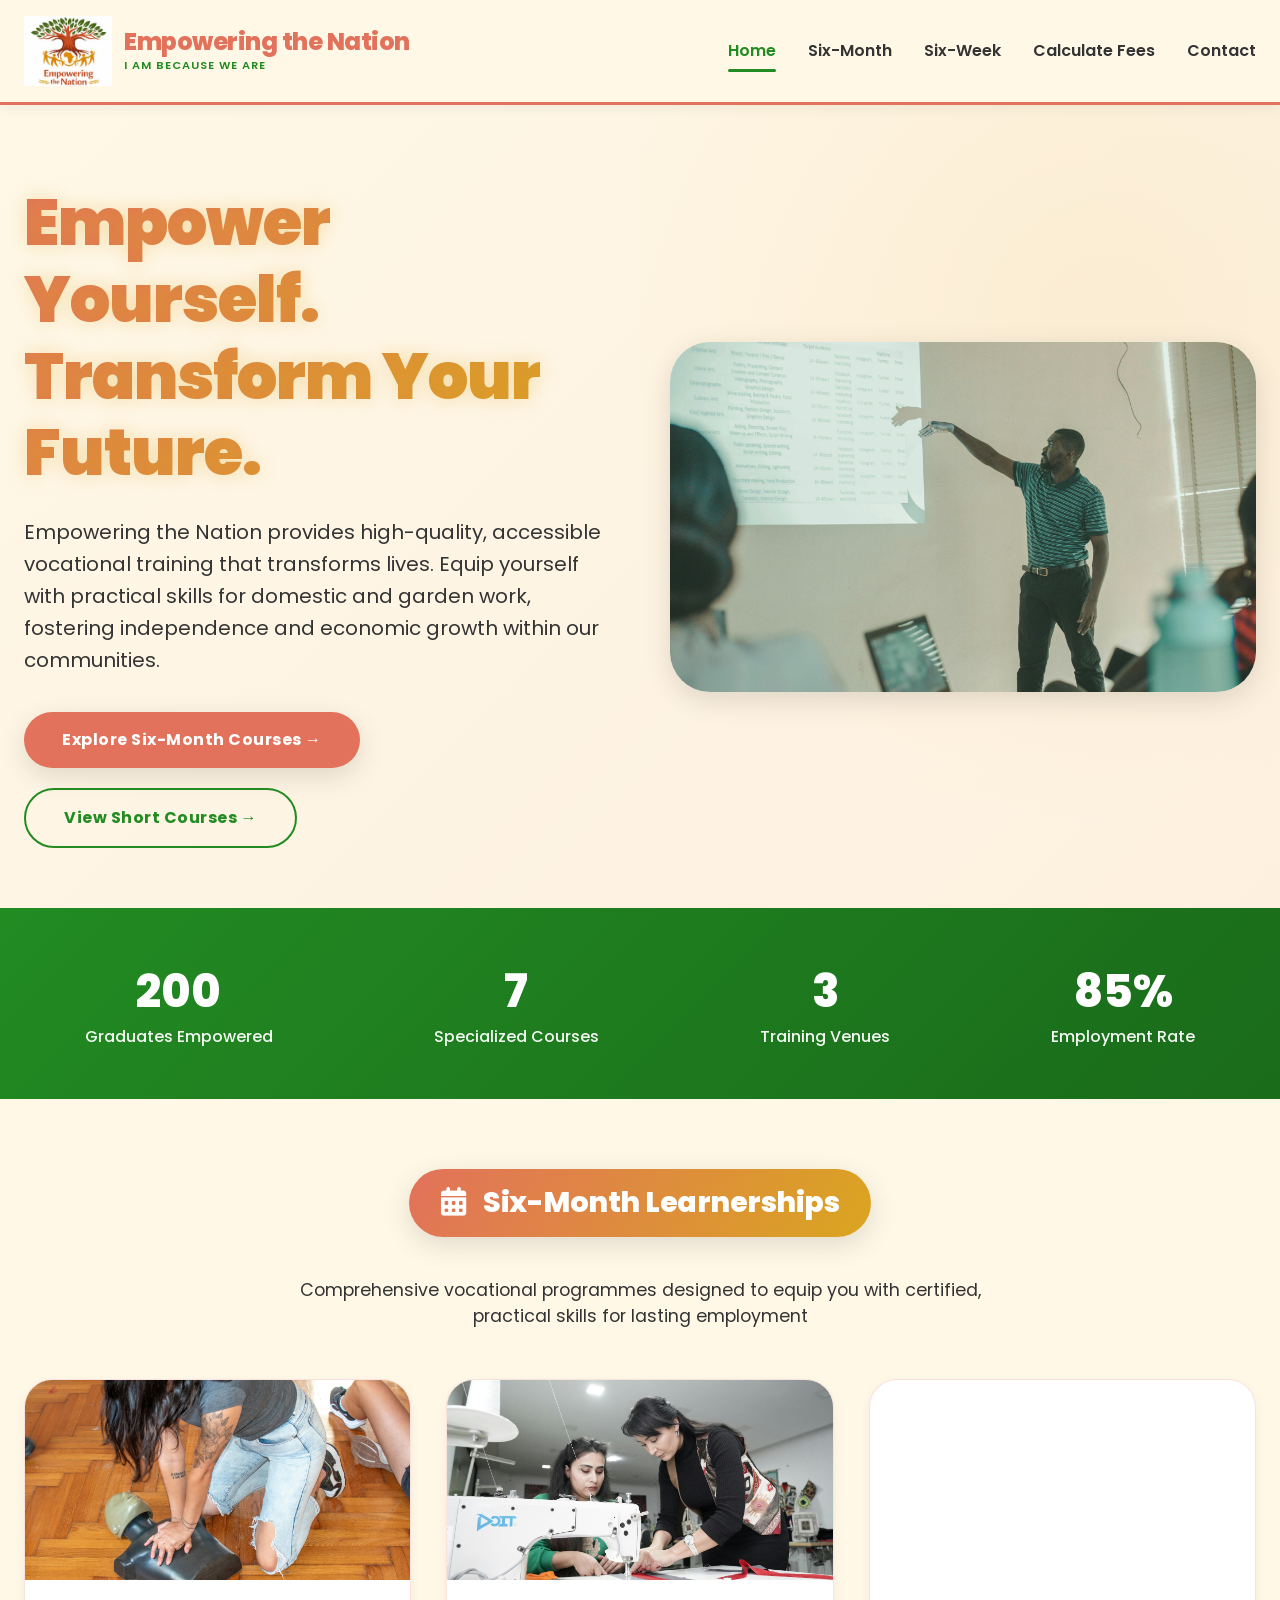
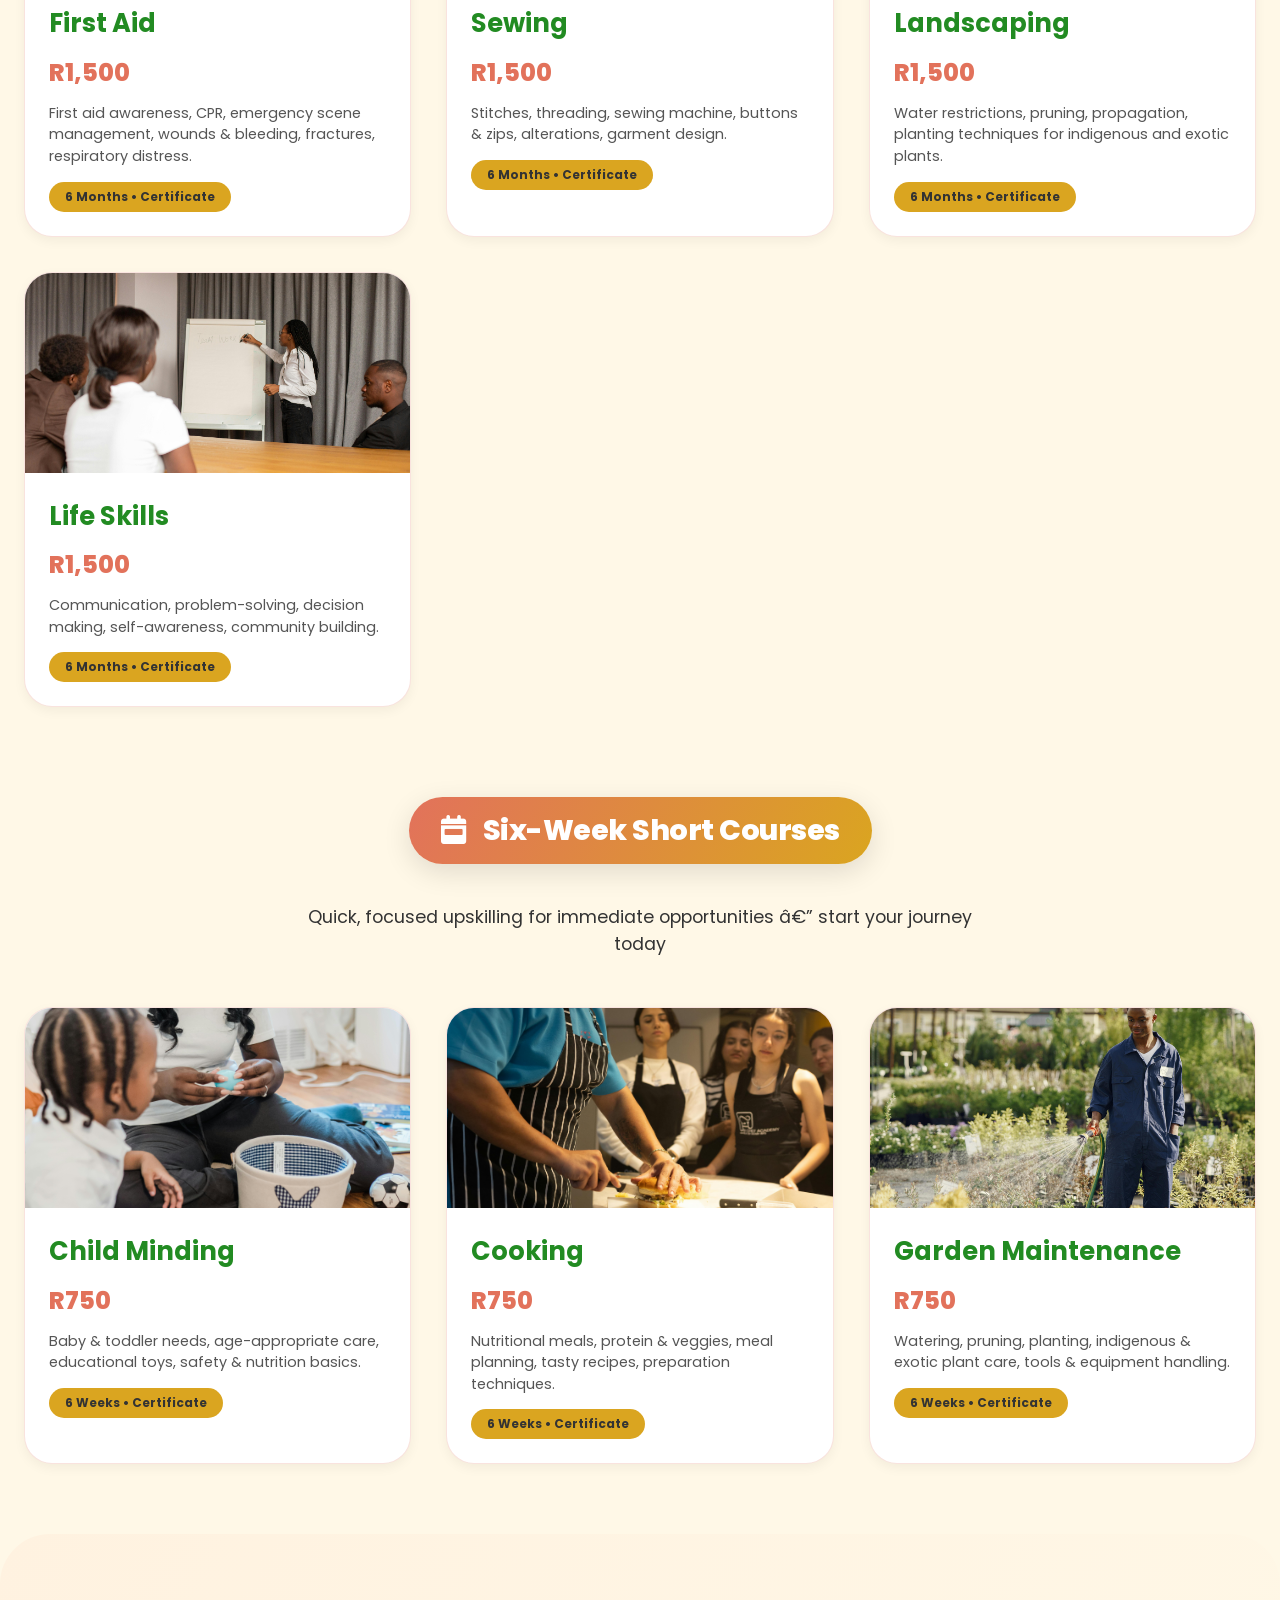
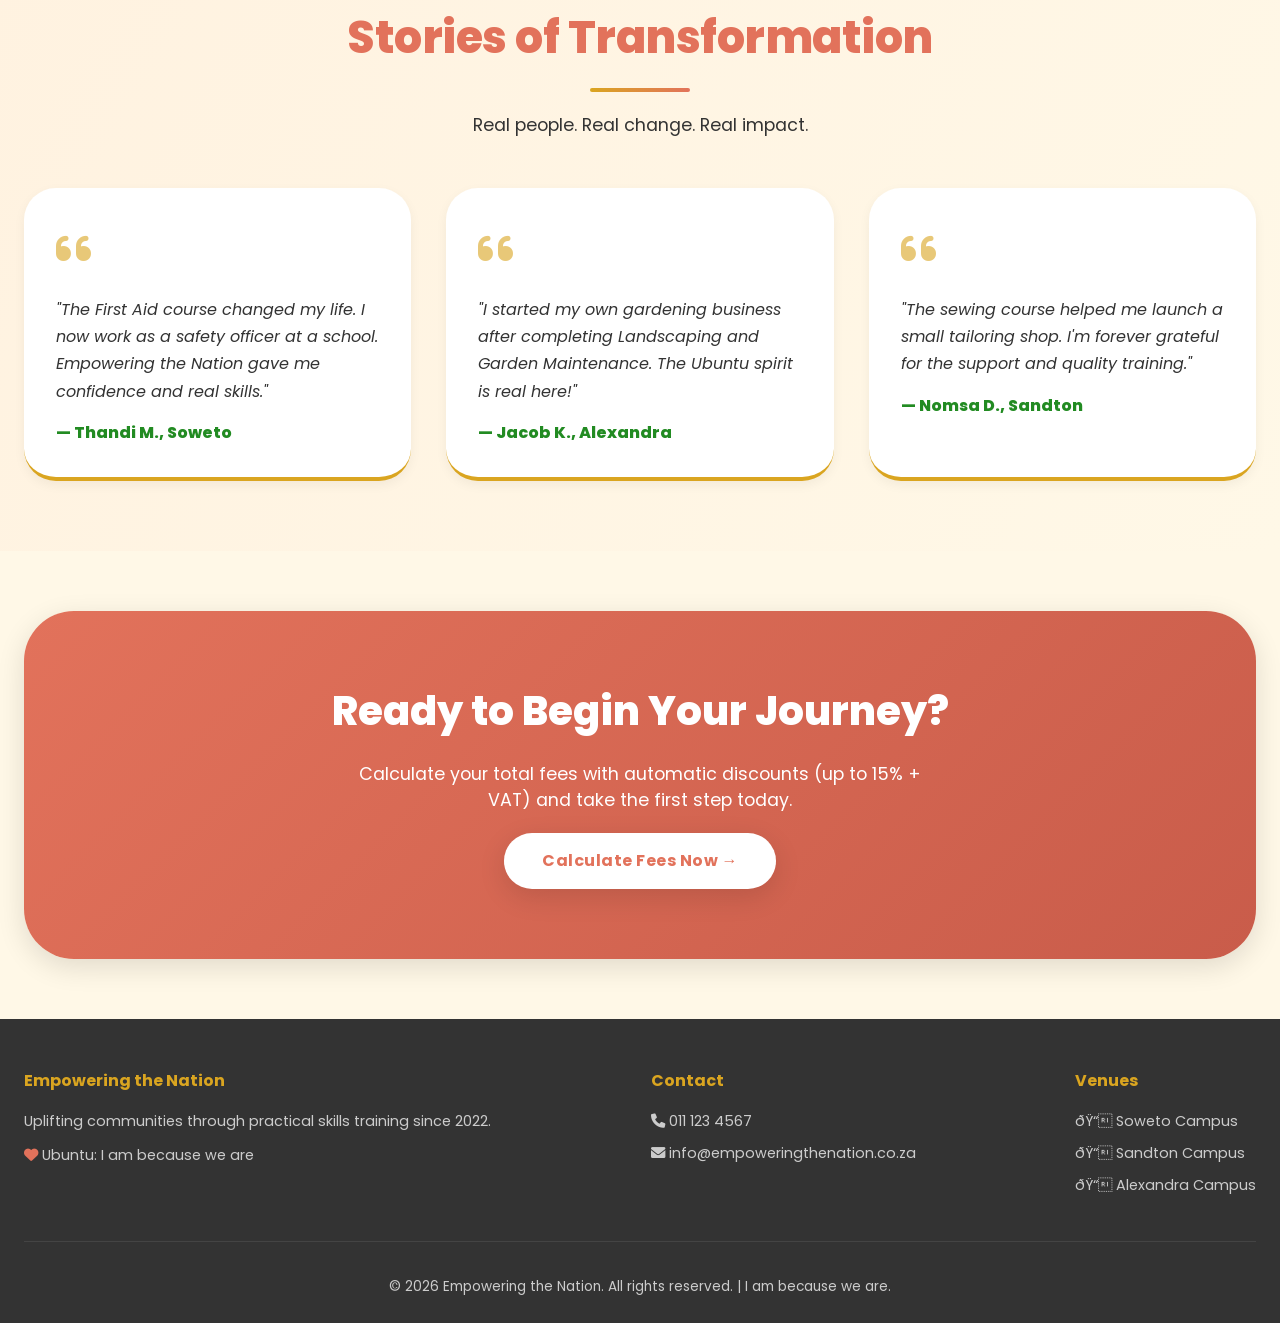
==== commit 10405dfb: "fixed structure" ====
--- a/index.html
+++ b/index.html
@@ -1,822 +1,294 @@
-<!DOCTYPE html>
-<html lang="en">
-<head>
-    <meta charset="UTF-8">
-    <meta name="viewport" content="width=device-width, initial-scale=1.0, viewport-fit=cover">
-    
-    <!-- page title and SEO -->
-    <title>Empowering the Nation | Skills Training Johannesburg</title>
-    <meta name="description" content="Six-month learnerships and six-week short courses in First Aid, Sewing, Landscaping, Life Skills, Child Minding, Cooking & Garden Maintenance. Upskill domestic workers, nannies and gardeners in Johannesburg.">
-    <meta name="keywords" content="skills training Johannesburg, domestic worker training, gardener courses, nanny courses, first aid, sewing, landscaping, life skills, child minding, cooking, garden maintenance">
-    <meta name="author" content="Empowering the Nation">
-    
-    <!-- social media tags -->
-    <meta property="og:title" content="Empowering the Nation | Skills Training Johannesburg">
-    <meta property="og:description" content="Six-month learnerships and six-week short courses for domestic workers, gardeners and nannies.">
-    <meta property="og:image" content="https://www.empoweringthenation.co.za/images/logo-baobab.png">
-    <meta property="og:url" content="https://www.empoweringthenation.co.za/">
-    
-    <!-- google fonts and font awesome icons -->
-    <link href="https://fonts.googleapis.com/css2?family=Poppins:wght@300;400;500;600;700;800;900&display=swap" rel="stylesheet">
-    <link rel="stylesheet" href="https://cdnjs.cloudflare.com/ajax/libs/font-awesome/6.0.0-beta3/css/all.min.css">
-    
-    <style>
-        /* reset all margins and padding */
-        * {
-            margin: 0;
-            padding: 0;
-            box-sizing: border-box;
-        }
-
-        /* body background - soft cream colour */
-        body {
-            font-family: 'Poppins', sans-serif;
-            background-color: #FFF8E7;
-            color: #333333;
-            line-height: 1.5;
-            scroll-behavior: smooth;
-        }
-
-        /* brand colours from the project spec */
-        :root {
-            --terracotta: #E2725B;
-            --terracotta-light: #F5A88E;
-            --forest: #228B22;
-            --forest-dark: #1A6B1A;
-            --golden: #DAA520;
-            --cream: #FFF8E7;
-            --charcoal: #333333;
-            --white: #FFFFFF;
-            --terracotta-dark: #C95C4A;
-            --shadow-sm: 0 4px 12px rgba(0,0,0,0.05);
-            --shadow-md: 0 8px 28px rgba(0,0,0,0.12);
-            --shadow-hover: 0 20px 35px rgba(0,0,0,0.15);
-        }
-
-        /* centers content on big screens */
-        .container {
-            max-width: 1280px;
-            margin: 0 auto;
-            padding: 0 24px;
-        }
-
-        /* header styles - sticks to top when scrolling */
-        header {
-            background: var(--cream);
-            border-bottom: 3px solid var(--terracotta);
-            position: sticky;
-            top: 0;
-            z-index: 1000;
-            backdrop-filter: blur(10px);
-            background-color: rgba(255, 248, 231, 0.98);
-            box-shadow: var(--shadow-sm);
-        }
-
-        .nav-container {
-            display: flex;
-            justify-content: space-between;
-            align-items: center;
-            padding: 16px 24px;
-            max-width: 1400px;
-            margin: 0 auto;
-            flex-wrap: wrap;
-        }
-
-        /* logo area */
-        .logo {
-            display: flex;
-            align-items: center;
-            gap: 12px;
-            text-decoration: none;
-        }
-
-        .logo-img {
-            height: 70px;
-            width: auto;
-            object-fit: contain;
-        }
-
-        .logo-text h1 {
-            font-size: 1.5rem;
-            font-weight: 800;
-            color: var(--terracotta);
-            line-height: 1.2;
-        }
-
-        .logo-text p {
-            font-size: 0.7rem;
-            color: var(--forest);
-            font-weight: 600;
-        }
-
-        /* navigation links for desktop */
-        .nav-links {
-            display: flex;
-            gap: 32px;
-            list-style: none;
-        }
-
-        .nav-links a {
-            text-decoration: none;
-            font-weight: 600;
-            color: var(--charcoal);
-            transition: all 0.3s;
-        }
-
-        .nav-links a:hover,
-        .nav-links a.active {
-            color: var(--forest);
-        }
-
-        /* active page gets a green underline */
-        .nav-links a.active::after {
-            content: '';
-            position: absolute;
-            bottom: -10px;
-            left: 0;
-            width: 100%;
-            height: 3px;
-            background: var(--forest);
-            border-radius: 2px;
-        }
-
-        /* position relative for the underline to work */
-        .nav-links li {
-            position: relative;
-        }
-
-        /* mobile menu button - hidden on desktop */
-        .mobile-menu-btn {
-            display: none;
-            font-size: 28px;
-            color: var(--terracotta);
-            cursor: pointer;
-        }
-
-        /* hero section */
-        .hero {
-            padding: 80px 0 60px;
-            background: linear-gradient(135deg, #FFF8E7 0%, #FDF0DF 100%);
-            position: relative;
-            overflow: hidden;
-        }
-
-        /* two column layout for hero */
-        .hero-grid {
-            display: grid;
-            grid-template-columns: 1fr 1fr;
-            gap: 60px;
-            align-items: center;
-        }
-
-        .hero-content h1 {
-            font-size: 4rem;
-            font-weight: 900;
-            background: linear-gradient(135deg, var(--terracotta) 0%, var(--golden) 100%);
-            -webkit-background-clip: text;
-            background-clip: text;
-            color: transparent;
-            line-height: 1.2;
-            margin-bottom: 24px;
-        }
-
-        .hero-content p {
-            font-size: 1.25rem;
-            margin-bottom: 36px;
-            color: var(--charcoal);
-            line-height: 1.6;
-        }
-
-        .hero-buttons {
-            display: flex;
-            gap: 20px;
-            flex-wrap: wrap;
-        }
-
-        /* button styles */
-        .btn-primary,
-        .btn-secondary {
-            padding: 16px 38px;
-            border-radius: 50px;
-            font-weight: 700;
-            text-decoration: none;
-            transition: all 0.3s;
-            display: inline-block;
-        }
-
-        .btn-primary {
-            background: var(--terracotta);
-            color: var(--white);
-            box-shadow: var(--shadow-md);
-        }
-
-        .btn-primary:hover {
-            background: var(--terracotta-dark);
-            transform: translateY(-4px);
-            box-shadow: var(--shadow-hover);
-        }
-
-        .btn-secondary {
-            background: transparent;
-            color: var(--forest);
-            border: 2px solid var(--forest);
-        }
-
-        .btn-secondary:hover {
-            background: var(--forest);
-            color: var(--white);
-            transform: translateY(-4px);
-        }
-
-        .hero-image {
-            border-radius: 40px;
-            min-height: 350px;
-            background-size: cover;
-            background-position: center;
-            box-shadow: var(--shadow-md);
-        }
-
-        /* stats section with counter numbers */
-        .stats {
-            background: linear-gradient(135deg, var(--forest), var(--forest-dark));
-            color: var(--white);
-            padding: 50px 0;
-        }
-
-        .stats-grid {
-            display: flex;
-            justify-content: space-around;
-            flex-wrap: wrap;
-            gap: 40px;
-            text-align: center;
-        }
-
-        .stat-item h3 {
-            font-size: 2.8rem;
-            font-weight: 800;
-        }
-
-        /* section titles with decorative line */
-        .section-title {
-            font-size: 2.8rem;
-            font-weight: 800;
-            color: var(--terracotta);
-            text-align: center;
-            margin-bottom: 20px;
-        }
-
-        .section-title:after {
-            content: '';
-            display: block;
-            width: 100px;
-            height: 4px;
-            background: linear-gradient(90deg, var(--golden), var(--terracotta));
-            margin: 16px auto 0;
-            border-radius: 4px;
-        }
-
-        .section-subtitle {
-            text-align: center;
-            color: var(--charcoal);
-            margin-bottom: 50px;
-            font-size: 1.1rem;
-            max-width: 700px;
-            margin-left: auto;
-            margin-right: auto;
-        }
-
-        /* category header pills */
-        .category-header {
-            background: linear-gradient(120deg, var(--terracotta) 0%, var(--golden) 100%);
-            border-radius: 60px;
-            padding: 12px 32px;
-            display: inline-block;
-            margin-bottom: 40px;
-            box-shadow: var(--shadow-md);
-        }
-
-        .category-header h3 {
-            color: var(--white);
-            font-size: 1.8rem;
-            font-weight: 800;
-            margin: 0;
-        }
-
-        .category-header h3 i {
-            margin-right: 12px;
-        }
-
-        /* course cards grid */
-        .courses-grid {
-            display: grid;
-            grid-template-columns: repeat(auto-fill, minmax(300px, 1fr));
-            gap: 35px;
-            margin-bottom: 70px;
-        }
-
-        .course-card {
-            background: var(--white);
-            border-radius: 28px;
-            overflow: hidden;
-            box-shadow: var(--shadow-sm);
-            transition: all 0.4s;
-            text-decoration: none;
-            color: inherit;
-            display: block;
-            border: 1px solid rgba(226,114,91,0.2);
-        }
-
-        .course-card:hover {
-            transform: translateY(-12px);
-            box-shadow: var(--shadow-hover);
-        }
-
-        .course-img {
-            height: 200px;
-            background-size: cover;
-            background-position: center;
-        }
-
-        .course-info {
-            padding: 24px;
-        }
-
-        .course-info h3 {
-            font-size: 1.6rem;
-            font-weight: 700;
-            color: var(--forest);
-            margin-bottom: 8px;
-        }
-
-        .course-fee {
-            font-weight: 800;
-            color: var(--terracotta);
-            font-size: 1.5rem;
-            margin: 12px 0;
-        }
-
-        .badge {
-            display: inline-block;
-            background: var(--golden);
-            color: var(--charcoal);
-            padding: 6px 16px;
-            border-radius: 50px;
-            font-size: 0.75rem;
-            font-weight: 700;
-            margin-top: 14px;
-        }
-
-        /* testimonials section */
-        .testimonials {
-            background: linear-gradient(120deg, #FFF2E0, #FFF8E7);
-            padding: 70px 0;
-            border-radius: 50px 50px 0 0;
-            margin-top: 40px;
-        }
-
-        .testimonial-grid {
-            display: grid;
-            grid-template-columns: repeat(auto-fit, minmax(320px, 1fr));
-            gap: 35px;
-        }
-
-        .testimonial-card {
-            background: var(--white);
-            padding: 32px;
-            border-radius: 32px;
-            box-shadow: var(--shadow-sm);
-            border-bottom: 4px solid var(--golden);
-        }
-
-        .quote-icon {
-            font-size: 2.5rem;
-            color: var(--golden);
-            opacity: 0.6;
-            margin-bottom: 16px;
-        }
-
-        .testimonial-text {
-            font-style: italic;
-            margin: 16px 0;
-            line-height: 1.7;
-        }
-
-        .testimonial-author {
-            font-weight: 800;
-            color: var(--forest);
-        }
-
-        /* call to action section */
-        .cta {
-            text-align: center;
-            padding: 70px 30px;
-            background: linear-gradient(135deg, var(--terracotta), var(--terracotta-dark));
-            color: var(--white);
-            border-radius: 50px;
-            margin: 60px auto;
-            box-shadow: var(--shadow-md);
-        }
-
-        .cta h2 {
-            font-size: 2.5rem;
-            font-weight: 800;
-            margin-bottom: 20px;
-        }
-
-        .cta .btn-primary {
-            background: var(--white);
-            color: var(--terracotta);
-            margin-top: 20px;
-            display: inline-block;
-        }
-
-        .cta .btn-primary:hover {
-            background: var(--golden);
-            color: var(--charcoal);
-        }
-
-        /* footer */
-        footer {
-            background: var(--charcoal);
-            color: #ccc;
-            padding: 50px 0 25px;
-        }
-
-        .footer-content {
-            display: flex;
-            justify-content: space-between;
-            flex-wrap: wrap;
-            gap: 40px;
-        }
-
-        .footer-col h4 {
-            color: var(--golden);
-            margin-bottom: 18px;
-        }
-
-        .footer-col a, .footer-col p {
-            color: #ccc;
-            text-decoration: none;
-            margin-bottom: 10px;
-        }
-
-        .copyright {
-            text-align: center;
-            padding-top: 35px;
-            border-top: 1px solid #444;
-            margin-top: 35px;
-        }
-
-        /* fade in animation */
-        @keyframes fadeInUp {
-            from {
-                opacity: 0;
-                transform: translateY(40px);
-            }
-            to {
-                opacity: 1;
-                transform: translateY(0);
-            }
-        }
-
-        .fade-up {
-            animation: fadeInUp 0.8s ease forwards;
-        }
-
-        /* responsive for mobile phones */
-        @media (max-width: 768px) {
-            .hero-grid {
-                grid-template-columns: 1fr;
-            }
-            .nav-links {
-                display: none;
-                flex-direction: column;
-                width: 100%;
-                background: var(--cream);
-                padding: 20px;
-                gap: 16px;
-            }
-            .nav-links.show {
-                display: flex;
-            }
-            .mobile-menu-btn {
-                display: block;
-            }
-            .section-title {
-                font-size: 2rem;
-            }
-            .hero-content h1 {
-                font-size: 2.5rem;
-            }
-            .logo-img {
-                height: 50px;
-            }
-        }
-    </style>
-</head>
-<body>
-
-<header>
-    <div class="nav-container">
-        <!-- logo links to home -->
-        <a href="#" class="logo">
-            <img src="etn logo.png" alt="Empowering the Nation Logo" class="logo-img">
-            <div class="logo-text">
-                <h1>Empowering the Nation</h1>
-                <p>I AM BECAUSE WE ARE</p>
-            </div>
-        </a>
-
-        <!-- hamburger menu for mobile -->
-        <div class="mobile-menu-btn" id="mobileMenuBtn">
-            <i class="fas fa-bars"></i>
-        </div>
-
-        <!-- main navigation -->
-        <ul class="nav-links" id="navLinks">
-            <li><a href="#" class="active">Home</a></li>
-            <li><a href="#six-month">Six-Month</a></li>
-            <li><a href="#six-week">Six-Week</a></li>
-            <li><a href="calculate-fees.html">Calculate Fees</a></li>
-            <li><a href="contact.html">Contact</a></li>
-        </ul>
-    </div>
-</header>
-
-<main>
-    <!-- hero section -->
-    <section class="hero">
-        <div class="container hero-grid">
-            <div class="hero-content fade-up">
-                <h1>Empower Yourself.<br>Transform Your Future.</h1>
-                <p>Empowering the Nation provides high-quality, accessible vocational training that transforms lives. Equip yourself with practical skills for domestic and garden work, fostering independence and economic growth within our communities.</p>
-                <div class="hero-buttons">
-                    <a href="#six-month" class="btn-primary">Explore Six-Month Courses →</a>
-                    <a href="#six-week" class="btn-secondary">View Short Courses →</a>
-                </div>
-            </div>
-            <div class="hero-image fade-up" style="background-image: url('hero-image.jpg');"></div>
-        </div>
-    </section>
-
-    <!-- stats section with counters -->
-    <div class="stats">
-        <div class="container stats-grid">
-            <div class="stat-item">
-                <h3 class="counter" data-target="200">0</h3>
-                <p>Graduates Empowered</p>
-            </div>
-            <div class="stat-item">
-                <h3 class="counter" data-target="7">0</h3>
-                <p>Specialized Courses</p>
-            </div>
-            <div class="stat-item">
-                <h3 class="counter" data-target="3">0</h3>
-                <p>Training Venues</p>
-            </div>
-            <div class="stat-item">
-                <h3 class="counter" data-target="85">0</h3>
-                <p>Employment Rate</p>
-            </div>
-        </div>
-    </div>
-
-    <div class="container">
-        <!-- six month courses section -->
-        <section id="six-month" style="padding-top: 70px;">
-            <div style="text-align: center;">
-                <div class="category-header">
-                    <h3><i class="fas fa-calendar-alt"></i> Six-Month Learnerships</h3>
-                </div>
-                <p class="section-subtitle">Comprehensive vocational programmes designed to equip you with certified, practical skills for lasting employment</p>
-            </div>
-
-            <div class="courses-grid">
-                <!-- course 1: first aid -->
-                <a href="#" class="course-card">
-                    <div class="course-img" style="background-image: url('firstaid.jpg');"></div>
-                    <div class="course-info">
-                        <h3>First Aid</h3>
-                        <div class="course-fee">R1,500</div>
-                        <p>First aid awareness, CPR, emergency scene management, wounds & bleeding, fractures.</p>
-                        <span class="badge">6 Months • Certificate</span>
-                    </div>
-                </a>
-
-                <!-- course 2: sewing -->
-                <a href="#" class="course-card">
-                    <div class="course-img" style="background-image: url('sewing.jpg');"></div>
-                    <div class="course-info">
-                        <h3>Sewing</h3>
-                        <div class="course-fee">R1,500</div>
-                        <p>Stitches, threading, sewing machine, buttons & zips, alterations, garment design.</p>
-                        <span class="badge">6 Months • Certificate</span>
-                    </div>
-                </a>
-
-                <!-- course 3: landscaping -->
-                <a href="#" class="course-card">
-                    <div class="course-img" style="background-image: url('landscaping.jpg');"></div>
-                    <div class="course-info">
-                        <h3>Landscaping</h3>
-                        <div class="course-fee">R1,500</div>
-                        <p>Water restrictions, pruning, propagation, planting techniques for plants.</p>
-                        <span class="badge">6 Months • Certificate</span>
-                    </div>
-                </a>
-
-                <!-- course 4: life skills -->
-                <a href="#" class="course-card">
-                    <div class="course-img" style="background-image: url('lifeskills.jpg');"></div>
-                    <div class="course-info">
-                        <h3>Life Skills</h3>
-                        <div class="course-fee">R1,500</div>
-                        <p>Communication, problem-solving, decision making, self-awareness, community building.</p>
-                        <span class="badge">6 Months • Certificate</span>
-                    </div>
-                </a>
-            </div>
-        </section>
-
-        <!-- six week courses section -->
-        <section id="six-week" style="padding-top: 20px;">
-            <div style="text-align: center;">
-                <div class="category-header">
-                    <h3><i class="fas fa-calendar-week"></i> Six-Week Short Courses</h3>
-                </div>
-                <p class="section-subtitle">Quick, focused upskilling for immediate opportunities — start your journey today</p>
-            </div>
-
-            <div class="courses-grid">
-                <!-- course 5: child minding -->
-                <a href="#" class="course-card">
-                    <div class="course-img" style="background-image: url('childminding.jpg');"></div>
-                    <div class="course-info">
-                        <h3>Child Minding</h3>
-                        <div class="course-fee">R750</div>
-                        <p>Baby & toddler needs, age-appropriate care, educational toys, safety basics.</p>
-                        <span class="badge">6 Weeks • Certificate</span>
-                    </div>
-                </a>
-
-                <!-- course 6: cooking -->
-                <a href="#" class="course-card">
-                    <div class="course-img" style="background-image: url('cooking.jpg');"></div>
-                    <div class="course-info">
-                        <h3>Cooking</h3>
-                        <div class="course-fee">R750</div>
-                        <p>Nutritional meals, meal planning, tasty recipes, preparation techniques.</p>
-                        <span class="badge">6 Weeks • Certificate</span>
-                    </div>
-                </a>
-
-                <!-- course 7: garden maintenance -->
-                <a href="#" class="course-card">
-                    <div class="course-img" style="background-image: url('garden.jpg');"></div>
-                    <div class="course-info">
-                        <h3>Garden Maintenance</h3>
-                        <div class="course-fee">R750</div>
-                        <p>Watering, pruning, planting, plant care, tools & equipment handling.</p>
-                        <span class="badge">6 Weeks • Certificate</span>
-                    </div>
-                </a>
-            </div>
-        </section>
-    </div>
-
-    <!-- testimonials section -->
-    <div class="testimonials">
-        <div class="container">
-            <h2 class="section-title">Stories of Transformation</h2>
-            <p class="section-subtitle">Real people. Real change. Real impact.</p>
-
-            <div class="testimonial-grid">
-                <div class="testimonial-card">
-                    <div class="quote-icon"><i class="fas fa-quote-left"></i></div>
-                    <p class="testimonial-text">"The First Aid course changed my life. I now work as a safety officer at a school. Empowering the Nation gave me confidence."</p>
-                    <p class="testimonial-author">— Thandi M., Soweto</p>
-                </div>
-                <div class="testimonial-card">
-                    <div class="quote-icon"><i class="fas fa-quote-left"></i></div>
-                    <p class="testimonial-text">"I started my own gardening business after completing the courses. The Ubuntu spirit is real here!"</p>
-                    <p class="testimonial-author">— Jacob K., Alexandra</p>
-                </div>
-                <div class="testimonial-card">
-                    <div class="quote-icon"><i class="fas fa-quote-left"></i></div>
-                    <p class="testimonial-text">"The sewing course helped me launch a small tailoring shop. I'm forever grateful for the support."</p>
-                    <p class="testimonial-author">— Nomsa D., Sandton</p>
-                </div>
-            </div>
-        </div>
-    </div>
-
-    <!-- call to action button -->
-    <div class="container">
-        <div class="cta">
-            <h2>Ready to Begin Your Journey?</h2>
-            <p style="font-size: 1.1rem; max-width: 600px; margin: 0 auto;">Calculate your total fees with automatic discounts (up to 15% + VAT) and take the first step today.</p>
-            <a href="calculate-fees.html" class="btn-primary">Calculate Fees Now →</a>
-        </div>
-    </div>
-</main>
-
-<!-- footer -->
-<footer>
-    <div class="container">
-        <div class="footer-content">
-            <div class="footer-col">
-                <h4>Empowering the Nation</h4>
-                <p>Uplifting communities through practical skills training since 2022.</p>
-                <p><i class="fas fa-heart" style="color: var(--terracotta);"></i> Ubuntu: I am because we are</p>
-            </div>
-            <div class="footer-col">
-                <h4>Contact</h4>
-                <p><i class="fas fa-phone"></i> 011 123 4567</p>
-                <p><i class="fas fa-envelope"></i> info@empoweringthenation.co.za</p>
-            </div>
-            <div class="footer-col">
-                <h4>Venues</h4>
-                <p>📍 Soweto Campus</p>
-                <p>📍 Sandton Campus</p>
-                <p>📍 Alexandra Campus</p>
-            </div>
-        </div>
-        <div class="copyright">
-            <p>&copy; 2026 Empowering the Nation. All rights reserved. | I am because we are.</p>
-        </div>
-    </div>
-</footer>
-
-<script>
-    // get the mobile menu button
-    const mobileBtn = document.getElementById('mobileMenuBtn');
-    const navLinksMenu = document.getElementById('navLinks');
-    
-    // when hamburger is clicked, show or hide the mobile menu
-    if (mobileBtn) {
-        mobileBtn.addEventListener('click', () => {
-            navLinksMenu.classList.toggle('show');
-        });
-    }
-
-    // smooth scrolling for anchor links
-    document.querySelectorAll('a[href^="#"]').forEach(anchor => {
-        anchor.addEventListener('click', function(e) {
-            const targetId = this.getAttribute('href');
-            if (targetId === "#") return;
-            
-            const target = document.querySelector(targetId);
-            if (target) {
-                e.preventDefault();
-                target.scrollIntoView({ behavior: 'smooth' });
-                
-                // close mobile menu after clicking if it was open
-                if (navLinksMenu.classList.contains('show')) {
-                    navLinksMenu.classList.remove('show');
-                }
-            }
-        });
-    });
-
-    // animated counter numbers
-    const counters = document.querySelectorAll('.counter');
-    let counted = false;
-    
-    const startCounting = () => {
-        if (counted) return;
-        counted = true;
-        
-        counters.forEach(counter => {
-            const updateCount = () => {
-                const target = parseInt(counter.getAttribute('data-target'));
-                const current = parseInt(counter.innerText);
-                const increment = Math.ceil(target / 25);
-                
-                if (current < target) {
-                    counter.innerText = current + increment;
-                    setTimeout(updateCount, 35);
-                } else {
-                    // add percentage sign only for the employment rate stat
-                    counter.innerText = target + (target === 85 ? '%' : '');
-                }
-            };
-            updateCount();
-        });
-    };
-
-    // detect when stats section is visible on screen
-    const statsSection = document.querySelector('.stats');
-    const observer = new IntersectionObserver((entries) => {
-        entries.forEach(entry => {
-            if (entry.isIntersecting) {
-                startCounting();
-                observer.unobserve(entry.target);
-            }
-        });
-    }, { threshold: 0.4 });
-    
-    if (statsSection) observer.observe(statsSection);
-</script>
-
-</body>
-</html>+﻿<!DOCTYPE html>
+<html lang="en">
+<head>
+    <meta charset="UTF-8">
+    <meta name="viewport" content="width=device-width, initial-scale=1.0, viewport-fit=cover">
+    
+    <!-- PAGE TITLE & SEO -->
+    <title>Empowering the Nation | Skills Training Johannesburg</title>
+    <meta name="description" content="Six-month learnerships and six-week short courses in First Aid, Sewing, Landscaping, Life Skills, Child Minding, Cooking & Garden Maintenance. Upskill domestic workers, nannies and gardeners in Johannesburg.">
+    <meta name="keywords" content="skills training Johannesburg, domestic worker training, gardener courses, nanny courses, first aid, sewing, landscaping, life skills, child minding, cooking, garden maintenance">
+    <meta name="author" content="Empowering the Nation">
+    
+    <!-- SOCIAL MEDIA / OPEN GRAPH TAGS -->
+    <meta property="og:title" content="Empowering the Nation | Skills Training Johannesburg">
+    <meta property="og:description" content="Six-month learnerships and six-week short courses for domestic workers, gardeners and nannies.">
+    <meta property="og:image" content="https://www.empoweringthenation.co.za/images/logo-baobab.png">
+    <meta property="og:url" content="https://www.empoweringthenation.co.za/">
+    
+    <!-- EXTERNAL RESOURCES: Google Fonts + Font Awesome Icons -->
+    <link href="https://fonts.googleapis.com/css2?family=Poppins:wght@300;400;500;600;700;800;900&display=swap" rel="stylesheet">
+    <link rel="stylesheet" href="https://cdnjs.cloudflare.com/ajax/libs/font-awesome/6.0.0-beta3/css/all.min.css">
+    <link rel="stylesheet" href="css/index/styles.css">
+</head>
+<body>
+
+<!-- ============================================
+     HEADER: Logo + Navigation Menu
+  ============================================ -->
+<header>
+    <div class="nav-container">
+        <!-- Brand Logo & Name -->
+        <a href="#" class="logo">
+            <img src="images/index/etn logo.png" alt="Empowering the Nation Logo" class="logo-img">
+            <div class="logo-text">
+                <h1>Empowering the Nation</h1>
+                <p>I AM BECAUSE WE ARE</p>
+            </div>
+        </a>
+
+        <!-- Mobile Menu Toggle Button -->
+        <div class="mobile-menu-btn" id="mobileMenuBtn">
+            <i class="fas fa-bars"></i>
+        </div>
+
+        <!-- Main Navigation Links -->
+        <ul class="nav-links" id="navLinks">
+            <li><a href="#" class="active">Home</a></li>
+            <li><a href="six-month-courses.html">Six-Month</a></li>
+            <li><a href="six-week-courses.html">Six-Week</a></li>
+            <li><a href="calculate-fees.html">Calculate Fees</a></li>
+            <li><a href="contact.html">Contact</a></li>
+        </ul>
+    </div>
+</header>
+
+<main>
+    <!-- ============================================
+         HERO SECTION: Main headline + call to action
+      ============================================ -->
+    <section class="hero">
+        <div class="container hero-grid">
+            <!-- Left side: Text content -->
+            <div class="hero-content fade-up">
+                <h1>Empower Yourself.<br>Transform Your Future.</h1>
+                <p>Empowering the Nation provides high-quality, accessible vocational training that transforms lives. Equip yourself with practical skills for domestic and garden work, fostering independence and economic growth within our communities.</p>
+                <div class="hero-buttons">
+                    <a href="six-month-courses.html" class="btn-primary">Explore Six-Month Courses →</a>
+                    <a href="six-week-courses.html" class="btn-secondary">View Short Courses →</a>
+                </div>
+            </div>
+            <!-- Right side: Hero image -->
+            <div class="hero-image fade-up" style="background-image: url('images/index/hero-image.jpg');"></div>
+        </div>
+    </section>
+
+    <!-- ============================================
+         STATS SECTION: Animated achievement counters
+      ============================================ -->
+    <div class="stats">
+        <div class="container stats-grid">
+            <div class="stat-item">
+                <h3 class="counter" data-target="200">0</h3>
+                <p>Graduates Empowered</p>
+            </div>
+            <div class="stat-item">
+                <h3 class="counter" data-target="7">0</h3>
+                <p>Specialized Courses</p>
+            </div>
+            <div class="stat-item">
+                <h3 class="counter" data-target="3">0</h3>
+                <p>Training Venues</p>
+            </div>
+            <div class="stat-item">
+                <h3 class="counter" data-target="85">0</h3>
+                <p>Employment Rate</p>
+            </div>
+        </div>
+    </div>
+
+    <div class="container">
+        <!-- ============================================
+             SIX-MONTH COURSES SECTION
+          ============================================ -->
+        <section id="six-month" style="padding-top: 70px;">
+            <div style="text-align: center;">
+                <div class="category-header">
+                    <h3><i class="fas fa-calendar-alt"></i> Six-Month Learnerships</h3>
+                </div>
+                <p class="section-subtitle">Comprehensive vocational programmes designed to equip you with certified, practical skills for lasting employment</p>
+            </div>
+
+            <div class="courses-grid">
+                <!-- Course 1: First Aid -->
+                <a href="course-firstaid.html" class="course-card">
+                    <div class="course-img" style="background-image: url('images/index/firstaid.jpg');"></div>
+                    <div class="course-info">
+                        <h3>First Aid</h3>
+                        <div class="course-fee">R1,500</div>
+                        <p>First aid awareness, CPR, emergency scene management, wounds & bleeding, fractures, respiratory distress.</p>
+                        <span class="badge">6 Months • Certificate</span>
+                    </div>
+                </a>
+
+                <!-- Course 2: Sewing -->
+                <a href="course-sewing.html" class="course-card">
+                    <div class="course-img" style="background-image: url('images/index/sewing.jpg');"></div>
+                    <div class="course-info">
+                        <h3>Sewing</h3>
+                        <div class="course-fee">R1,500</div>
+                        <p>Stitches, threading, sewing machine, buttons & zips, alterations, garment design.</p>
+                        <span class="badge">6 Months • Certificate</span>
+                    </div>
+                </a>
+
+                <!-- Course 3: Landscaping -->
+                <a href="course-landscaping.html" class="course-card">
+                    <div class="course-img" style="background-image: url('images/index/landscaping.jpg');"></div>
+                    <div class="course-info">
+                        <h3>Landscaping</h3>
+                        <div class="course-fee">R1,500</div>
+                        <p>Water restrictions, pruning, propagation, planting techniques for indigenous and exotic plants.</p>
+                        <span class="badge">6 Months • Certificate</span>
+                    </div>
+                </a>
+
+                <!-- Course 4: Life Skills -->
+                <a href="course-lifeskills.html" class="course-card">
+                    <div class="course-img" style="background-image: url('images/index/lifeskills.jpg');"></div>
+                    <div class="course-info">
+                        <h3>Life Skills</h3>
+                        <div class="course-fee">R1,500</div>
+                        <p>Communication, problem-solving, decision making, self-awareness, community building.</p>
+                        <span class="badge">6 Months • Certificate</span>
+                    </div>
+                </a>
+            </div>
+        </section>
+
+        <!-- ============================================
+             SIX-WEEK COURSES SECTION
+          ============================================ -->
+        <section id="six-week" style="padding-top: 20px;">
+            <div style="text-align: center;">
+                <div class="category-header">
+                    <h3><i class="fas fa-calendar-week"></i> Six-Week Short Courses</h3>
+                </div>
+                <p class="section-subtitle">Quick, focused upskilling for immediate opportunities â€” start your journey today</p>
+            </div>
+
+            <div class="courses-grid">
+                <!-- Course 5: Child Minding -->
+                <a href="course-childminding.html" class="course-card">
+                    <div class="course-img" style="background-image: url('images/index/childminding.jpg');"></div>
+                    <div class="course-info">
+                        <h3>Child Minding</h3>
+                        <div class="course-fee">R750</div>
+                        <p>Baby & toddler needs, age-appropriate care, educational toys, safety & nutrition basics.</p>
+                        <span class="badge">6 Weeks • Certificate</span>
+                    </div>
+                </a>
+
+                <!-- Course 6: Cooking -->
+                <a href="course-cooking.html" class="course-card">
+                    <div class="course-img" style="background-image: url('images/index/cooking.jpg');"></div>
+                    <div class="course-info">
+                        <h3>Cooking</h3>
+                        <div class="course-fee">R750</div>
+                        <p>Nutritional meals, protein & veggies, meal planning, tasty recipes, preparation techniques.</p>
+                        <span class="badge">6 Weeks • Certificate</span>
+                    </div>
+                </a>
+
+                <!-- Course 7: Garden Maintenance -->
+                <a href="course-garden.html" class="course-card">
+                    <div class="course-img" style="background-image: url('images/index/garden.jpg');"></div>
+                    <div class="course-info">
+                        <h3>Garden Maintenance</h3>
+                        <div class="course-fee">R750</div>
+                        <p>Watering, pruning, planting, indigenous & exotic plant care, tools & equipment handling.</p>
+                        <span class="badge">6 Weeks • Certificate</span>
+                    </div>
+                </a>
+            </div>
+        </section>
+    </div>
+
+    <!-- ============================================
+         TESTIMONIALS SECTION
+      ============================================ -->
+    <div class="testimonials">
+        <div class="container">
+            <h2 class="section-title">Stories of Transformation</h2>
+            <p class="section-subtitle">Real people. Real change. Real impact.</p>
+
+            <div class="testimonial-grid">
+                <!-- Testimonial 1 -->
+                <div class="testimonial-card">
+                    <div class="quote-icon"><i class="fas fa-quote-left"></i></div>
+                    <p class="testimonial-text">"The First Aid course changed my life. I now work as a safety officer at a school. Empowering the Nation gave me confidence and real skills."</p>
+                    <p class="testimonial-author">— Thandi M., Soweto</p>
+                </div>
+
+                <!-- Testimonial 2 -->
+                <div class="testimonial-card">
+                    <div class="quote-icon"><i class="fas fa-quote-left"></i></div>
+                    <p class="testimonial-text">"I started my own gardening business after completing Landscaping and Garden Maintenance. The Ubuntu spirit is real here!"</p>
+                    <p class="testimonial-author">— Jacob K., Alexandra</p>
+                </div>
+
+                <!-- Testimonial 3 -->
+                <div class="testimonial-card">
+                    <div class="quote-icon"><i class="fas fa-quote-left"></i></div>
+                    <p class="testimonial-text">"The sewing course helped me launch a small tailoring shop. I'm forever grateful for the support and quality training."</p>
+                    <p class="testimonial-author">— Nomsa D., Sandton</p>
+                </div>
+            </div>
+        </div>
+    </div>
+
+    <!-- ============================================
+         CALL TO ACTION: Fee Calculator Promotion
+      ============================================ -->
+    <div class="container">
+        <div class="cta">
+            <h2>Ready to Begin Your Journey?</h2>
+            <p style="font-size: 1.1rem; max-width: 600px; margin: 0 auto;">Calculate your total fees with automatic discounts (up to 15% + VAT) and take the first step today.</p>
+            <a href="calculate-fees.html" class="btn-primary">Calculate Fees Now →</a>
+        </div>
+    </div>
+</main>
+
+<!-- ============================================
+     FOOTER: Contact & Venue Information
+  ============================================ -->
+<footer>
+    <div class="container">
+        <div class="footer-content">
+            <!-- About Column -->
+            <div class="footer-col">
+                <h4>Empowering the Nation</h4>
+                <p>Uplifting communities through practical skills training since 2022.</p>
+                <p style="margin-top: 12px;"><i class="fas fa-heart" style="color: var(--terracotta);"></i> Ubuntu: I am because we are</p>
+            </div>
+
+            <!-- Contact Column -->
+            <div class="footer-col">
+                <h4>Contact</h4>
+                <p><i class="fas fa-phone"></i> 011 123 4567</p>
+                <p><i class="fas fa-envelope"></i> info@empoweringthenation.co.za</p>
+            </div>
+
+            <!-- Venues Column -->
+            <div class="footer-col">
+                <h4>Venues</h4>
+                <p>ðŸ“ Soweto Campus</p>
+                <p>ðŸ“ Sandton Campus</p>
+                <p>ðŸ“ Alexandra Campus</p>
+            </div>
+        </div>
+
+        <!-- Copyright Line -->
+        <div class="copyright">
+            <p>&copy; 2026 Empowering the Nation. All rights reserved. | I am because we are.</p>
+        </div>
+    </div>
+</footer>
+
+<!-- ============================================
+     JAVASCRIPT: Mobile Menu + Smooth Scroll + Counters
+  ============================================ -->
+<script src="js/index/main.js" defer></script>
+
+</body>
+</html>
--- a/css/index/styles.css
+++ b/css/index/styles.css
@@ -0,0 +1,611 @@
+/* ============================================
+   GLOBAL RESET & BASE STYLES
+============================================ */
+* {
+    margin: 0;
+    padding: 0;
+    box-sizing: border-box;
+}
+
+body {
+    font-family: 'Poppins', sans-serif;
+    background-color: #FFF8E7;      /* Soft Cream background */
+    color: #333333;                  /* Charcoal Grey text */
+    line-height: 1.5;
+    scroll-behavior: smooth;
+}
+
+/* ============================================
+   BRAND COLOUR PALETTE (Ubuntu inspired)
+   Terracotta = warmth | Forest Green = growth | Golden = dignity
+============================================ */
+:root {
+    --terracotta: #E2725B;
+    --terracotta-light: #F5A88E;
+    --forest: #228B22;
+    --forest-dark: #1A6B1A;
+    --golden: #DAA520;
+    --golden-light: #F0C45A;
+    --cream: #FFF8E7;
+    --charcoal: #333333;
+    --white: #FFFFFF;
+    --terracotta-dark: #C95C4A;
+    /* Shadow effects for depth */
+    --shadow-sm: 0 4px 12px rgba(0,0,0,0.05);
+    --shadow-md: 0 8px 28px rgba(0,0,0,0.12);
+    --shadow-hover: 0 20px 35px rgba(0,0,0,0.15);
+    --shadow-glow: 0 0 20px rgba(218,165,32,0.3);
+}
+
+/* CONTAINER - Centers content on large screens */
+.container {
+    max-width: 1280px;
+    margin: 0 auto;
+    padding: 0 24px;
+}
+
+/* ============================================
+   HEADER & NAVIGATION (Sticky on scroll)
+============================================ */
+header {
+    background: var(--cream);
+    border-bottom: 3px solid var(--terracotta);
+    position: sticky;
+    top: 0;
+    z-index: 1000;
+    backdrop-filter: blur(10px);
+    background-color: rgba(255, 248, 231, 0.98);
+    box-shadow: var(--shadow-sm);
+}
+
+.nav-container {
+    display: flex;
+    justify-content: space-between;
+    align-items: center;
+    padding: 16px 24px;
+    max-width: 1400px;
+    margin: 0 auto;
+    flex-wrap: wrap;
+}
+
+/* LOGO SECTION - Displays brand image + name */
+.logo {
+    display: flex;
+    align-items: center;
+    gap: 12px;
+    text-decoration: none;
+}
+
+.logo-img {
+    height: 70px;
+    width: auto;
+    object-fit: contain;
+    transition: transform 0.3s ease;
+}
+
+.logo-img:hover {
+    transform: scale(1.05);
+}
+
+.logo-text h1 {
+    font-size: 1.5rem;
+    font-weight: 800;
+    color: var(--terracotta);
+    line-height: 1.2;
+    letter-spacing: -0.5px;
+}
+
+.logo-text p {
+    font-size: 0.7rem;
+    color: var(--forest);
+    font-weight: 600;
+    letter-spacing: 1px;
+}
+
+/* DESKTOP NAVIGATION LINKS */
+.nav-links {
+    display: flex;
+    gap: 32px;
+    list-style: none;
+}
+
+.nav-links a {
+    text-decoration: none;
+    font-weight: 600;
+    color: var(--charcoal);
+    transition: all 0.3s;
+    position: relative;
+    font-size: 1rem;
+}
+
+.nav-links a:hover,
+.nav-links a.active {
+    color: var(--forest);
+}
+
+/* Active page indicator (green underline) */
+.nav-links a.active::after {
+    content: '';
+    position: absolute;
+    bottom: -10px;
+    left: 0;
+    width: 100%;
+    height: 3px;
+    background: var(--forest);
+    border-radius: 2px;
+}
+
+/* MOBILE MENU BUTTON (hidden on desktop) */
+.mobile-menu-btn {
+    display: none;
+    font-size: 28px;
+    color: var(--terracotta);
+    cursor: pointer;
+}
+
+/* ============================================
+   HERO SECTION (Main banner with headline)
+============================================ */
+.hero {
+    padding: 80px 0 60px;
+    background: linear-gradient(135deg, #FFF8E7 0%, #FDF0DF 100%);
+    position: relative;
+    overflow: hidden;
+}
+
+/* Decorative background glow effect */
+.hero::before {
+    content: '';
+    position: absolute;
+    top: -50%;
+    right: -20%;
+    width: 70%;
+    height: 150%;
+    background: radial-gradient(circle, rgba(218,165,32,0.08) 0%, transparent 70%);
+    pointer-events: none;
+}
+
+.hero-grid {
+    display: grid;
+    grid-template-columns: 1fr 1fr;
+    gap: 60px;
+    align-items: center;
+}
+
+/* Gradient text for main heading */
+.hero-content h1 {
+    font-size: 4rem;
+    font-weight: 900;
+    background: linear-gradient(135deg, var(--terracotta) 0%, var(--golden) 100%);
+    -webkit-background-clip: text;
+    background-clip: text;
+    color: transparent;
+    line-height: 1.2;
+    margin-bottom: 24px;
+    text-shadow: var(--shadow-glow);
+    letter-spacing: -1px;
+}
+
+.hero-content p {
+    font-size: 1.25rem;
+    margin-bottom: 36px;
+    color: var(--charcoal);
+    line-height: 1.6;
+}
+
+.hero-buttons {
+    display: flex;
+    gap: 20px;
+    flex-wrap: wrap;
+}
+
+/* BUTTON STYLES (Primary & Secondary) */
+.btn-primary,
+.btn-secondary {
+    padding: 16px 38px;
+    border-radius: 50px;
+    font-weight: 700;
+    text-decoration: none;
+    transition: all 0.3s;
+    display: inline-block;
+    font-size: 1rem;
+    letter-spacing: 0.5px;
+}
+
+.btn-primary {
+    background: var(--terracotta);
+    color: var(--white);
+    box-shadow: var(--shadow-md);
+}
+
+.btn-primary:hover {
+    background: var(--terracotta-dark);
+    transform: translateY(-4px);
+    box-shadow: var(--shadow-hover);
+}
+
+.btn-secondary {
+    background: transparent;
+    color: var(--forest);
+    border: 2px solid var(--forest);
+}
+
+.btn-secondary:hover {
+    background: var(--forest);
+    color: var(--white);
+    transform: translateY(-4px);
+}
+
+/* Hero right side image */
+.hero-image {
+    border-radius: 40px;
+    min-height: 350px;
+    background-size: cover;
+    background-position: center;
+    box-shadow: var(--shadow-md);
+    transition: transform 0.4s;
+}
+
+.hero-image:hover {
+    transform: scale(1.02);
+}
+
+/* ============================================
+   STATS SECTION (Animated counter numbers)
+============================================ */
+.stats {
+    background: linear-gradient(135deg, var(--forest), var(--forest-dark));
+    color: var(--white);
+    padding: 50px 0;
+}
+
+.stats-grid {
+    display: flex;
+    justify-content: space-around;
+    flex-wrap: wrap;
+    gap: 40px;
+    text-align: center;
+}
+
+.stat-item h3 {
+    font-size: 2.8rem;
+    font-weight: 800;
+}
+
+.stat-item p {
+    font-size: 1rem;
+    font-weight: 500;
+    opacity: 0.95;
+}
+
+/* ============================================
+   SECTION TITLES (with decorative underline)
+============================================ */
+.section-title {
+    font-size: 2.8rem;
+    font-weight: 800;
+    color: var(--terracotta);
+    text-align: center;
+    margin-bottom: 20px;
+    letter-spacing: -0.5px;
+}
+
+.section-subtitle {
+    text-align: center;
+    color: var(--charcoal);
+    margin-bottom: 50px;
+    font-size: 1.1rem;
+    max-width: 700px;
+    margin-left: auto;
+    margin-right: auto;
+}
+
+/* Gold-to-Terracotta underline */
+.section-title:after {
+    content: '';
+    display: block;
+    width: 100px;
+    height: 4px;
+    background: linear-gradient(90deg, var(--golden), var(--terracotta));
+    margin: 16px auto 0;
+    border-radius: 4px;
+}
+
+/* CATEGORY HEADER PILLS (Six-Month / Six-Week) */
+.category-header {
+    background: linear-gradient(120deg, var(--terracotta) 0%, var(--golden) 100%);
+    border-radius: 60px;
+    padding: 12px 32px;
+    display: inline-block;
+    margin-bottom: 40px;
+    box-shadow: var(--shadow-md);
+}
+
+.category-header h3 {
+    color: var(--white);
+    font-size: 1.8rem;
+    font-weight: 800;
+    letter-spacing: -0.5px;
+    margin: 0;
+}
+
+.category-header h3 i {
+    margin-right: 12px;
+}
+
+/* ============================================
+   COURSE CARDS GRID
+============================================ */
+.courses-grid {
+    display: grid;
+    grid-template-columns: repeat(auto-fill, minmax(300px, 1fr));
+    gap: 35px;
+    margin-bottom: 70px;
+}
+
+.course-card {
+    background: var(--white);
+    border-radius: 28px;
+    overflow: hidden;
+    box-shadow: var(--shadow-sm);
+    transition: all 0.4s;
+    text-decoration: none;
+    color: inherit;
+    display: block;
+    border: 1px solid rgba(226,114,91,0.2);
+}
+
+.course-card:hover {
+    transform: translateY(-12px);
+    box-shadow: var(--shadow-hover);
+    border-color: var(--terracotta);
+}
+
+/* Course image area (background image set inline) */
+.course-img {
+    height: 200px;
+    background-size: cover;
+    background-position: center;
+    transition: transform 0.4s;
+}
+
+.course-card:hover .course-img {
+    transform: scale(1.05);
+}
+
+.course-info {
+    padding: 24px;
+}
+
+.course-info h3 {
+    font-size: 1.6rem;
+    font-weight: 700;
+    color: var(--forest);
+    margin-bottom: 8px;
+}
+
+.course-fee {
+    font-weight: 800;
+    color: var(--terracotta);
+    font-size: 1.5rem;
+    margin: 12px 0;
+}
+
+.course-info p {
+    color: #555;
+    font-size: 0.9rem;
+    line-height: 1.5;
+}
+
+/* Course duration badge */
+.badge {
+    display: inline-block;
+    background: var(--golden);
+    color: var(--charcoal);
+    padding: 6px 16px;
+    border-radius: 50px;
+    font-size: 0.75rem;
+    font-weight: 700;
+    margin-top: 14px;
+}
+
+/* ============================================
+   TESTIMONIALS SECTION
+============================================ */
+.testimonials {
+    background: linear-gradient(120deg, #FFF2E0, #FFF8E7);
+    padding: 70px 0;
+    border-radius: 50px 50px 0 0;
+    margin-top: 40px;
+}
+
+.testimonial-grid {
+    display: grid;
+    grid-template-columns: repeat(auto-fit, minmax(320px, 1fr));
+    gap: 35px;
+}
+
+.testimonial-card {
+    background: var(--white);
+    padding: 32px;
+    border-radius: 32px;
+    box-shadow: var(--shadow-sm);
+    transition: 0.3s;
+    border-bottom: 4px solid var(--golden);
+}
+
+.testimonial-card:hover {
+    transform: translateY(-6px);
+    box-shadow: var(--shadow-md);
+}
+
+.quote-icon {
+    font-size: 2.5rem;
+    color: var(--golden);
+    opacity: 0.6;
+    margin-bottom: 16px;
+}
+
+.testimonial-text {
+    font-style: italic;
+    margin: 16px 0;
+    line-height: 1.7;
+    font-size: 1rem;
+}
+
+.testimonial-author {
+    font-weight: 800;
+    color: var(--forest);
+    margin-top: 16px;
+}
+
+/* ============================================
+   CALL TO ACTION (CTA) SECTION
+============================================ */
+.cta {
+    text-align: center;
+    padding: 70px 30px;
+    background: linear-gradient(135deg, var(--terracotta), var(--terracotta-dark));
+    color: var(--white);
+    border-radius: 50px;
+    margin: 60px auto;
+    box-shadow: var(--shadow-md);
+}
+
+.cta h2 {
+    font-size: 2.5rem;
+    font-weight: 800;
+    margin-bottom: 20px;
+}
+
+.cta .btn-primary {
+    background: var(--white);
+    color: var(--terracotta);
+    margin-top: 20px;
+    display: inline-block;
+}
+
+.cta .btn-primary:hover {
+    background: var(--golden);
+    color: var(--charcoal);
+    transform: translateY(-4px);
+}
+
+/* ============================================
+   FOOTER SECTION
+============================================ */
+footer {
+    background: var(--charcoal);
+    color: #ccc;
+    padding: 50px 0 25px;
+}
+
+.footer-content {
+    display: flex;
+    justify-content: space-between;
+    flex-wrap: wrap;
+    gap: 40px;
+}
+
+.footer-col h4 {
+    color: var(--golden);
+    margin-bottom: 18px;
+    font-weight: 700;
+}
+
+.footer-col a,
+.footer-col p {
+    color: #ccc;
+    text-decoration: none;
+    display: block;
+    margin-bottom: 10px;
+    font-size: 0.9rem;
+}
+
+.footer-col a:hover {
+    color: var(--terracotta);
+}
+
+.copyright {
+    text-align: center;
+    padding-top: 35px;
+    border-top: 1px solid #444;
+    margin-top: 35px;
+    font-size: 0.85rem;
+}
+
+/* ============================================
+   ANIMATIONS
+============================================ */
+@keyframes fadeInUp {
+    from {
+        opacity: 0;
+        transform: translateY(40px);
+    }
+    to {
+        opacity: 1;
+        transform: translateY(0);
+    }
+}
+
+.fade-up {
+    animation: fadeInUp 0.8s ease forwards;
+}
+
+/* ============================================
+   RESPONSIVE DESIGN (Mobile & Tablet)
+============================================ */
+@media (max-width: 768px) {
+    .hero-grid {
+        grid-template-columns: 1fr;
+    }
+
+    .nav-links {
+        display: none;
+        flex-direction: column;
+        width: 100%;
+        background: var(--cream);
+        padding: 20px;
+        gap: 16px;
+    }
+
+    .nav-links.show {
+        display: flex;
+    }
+
+    .mobile-menu-btn {
+        display: block;
+    }
+
+    .nav-container {
+        flex-wrap: wrap;
+    }
+
+    .section-title {
+        font-size: 2rem;
+    }
+
+    .hero-content h1 {
+        font-size: 2.5rem;
+    }
+
+    .category-header h3 {
+        font-size: 1.3rem;
+    }
+
+    .cta h2 {
+        font-size: 1.8rem;
+    }
+
+    .logo-img {
+        height: 50px;
+    }
+
+    .logo-text h1 {
+        font-size: 1rem;
+    }
+
+    .logo-text p {
+        font-size: 0.6rem;
+    }
+}
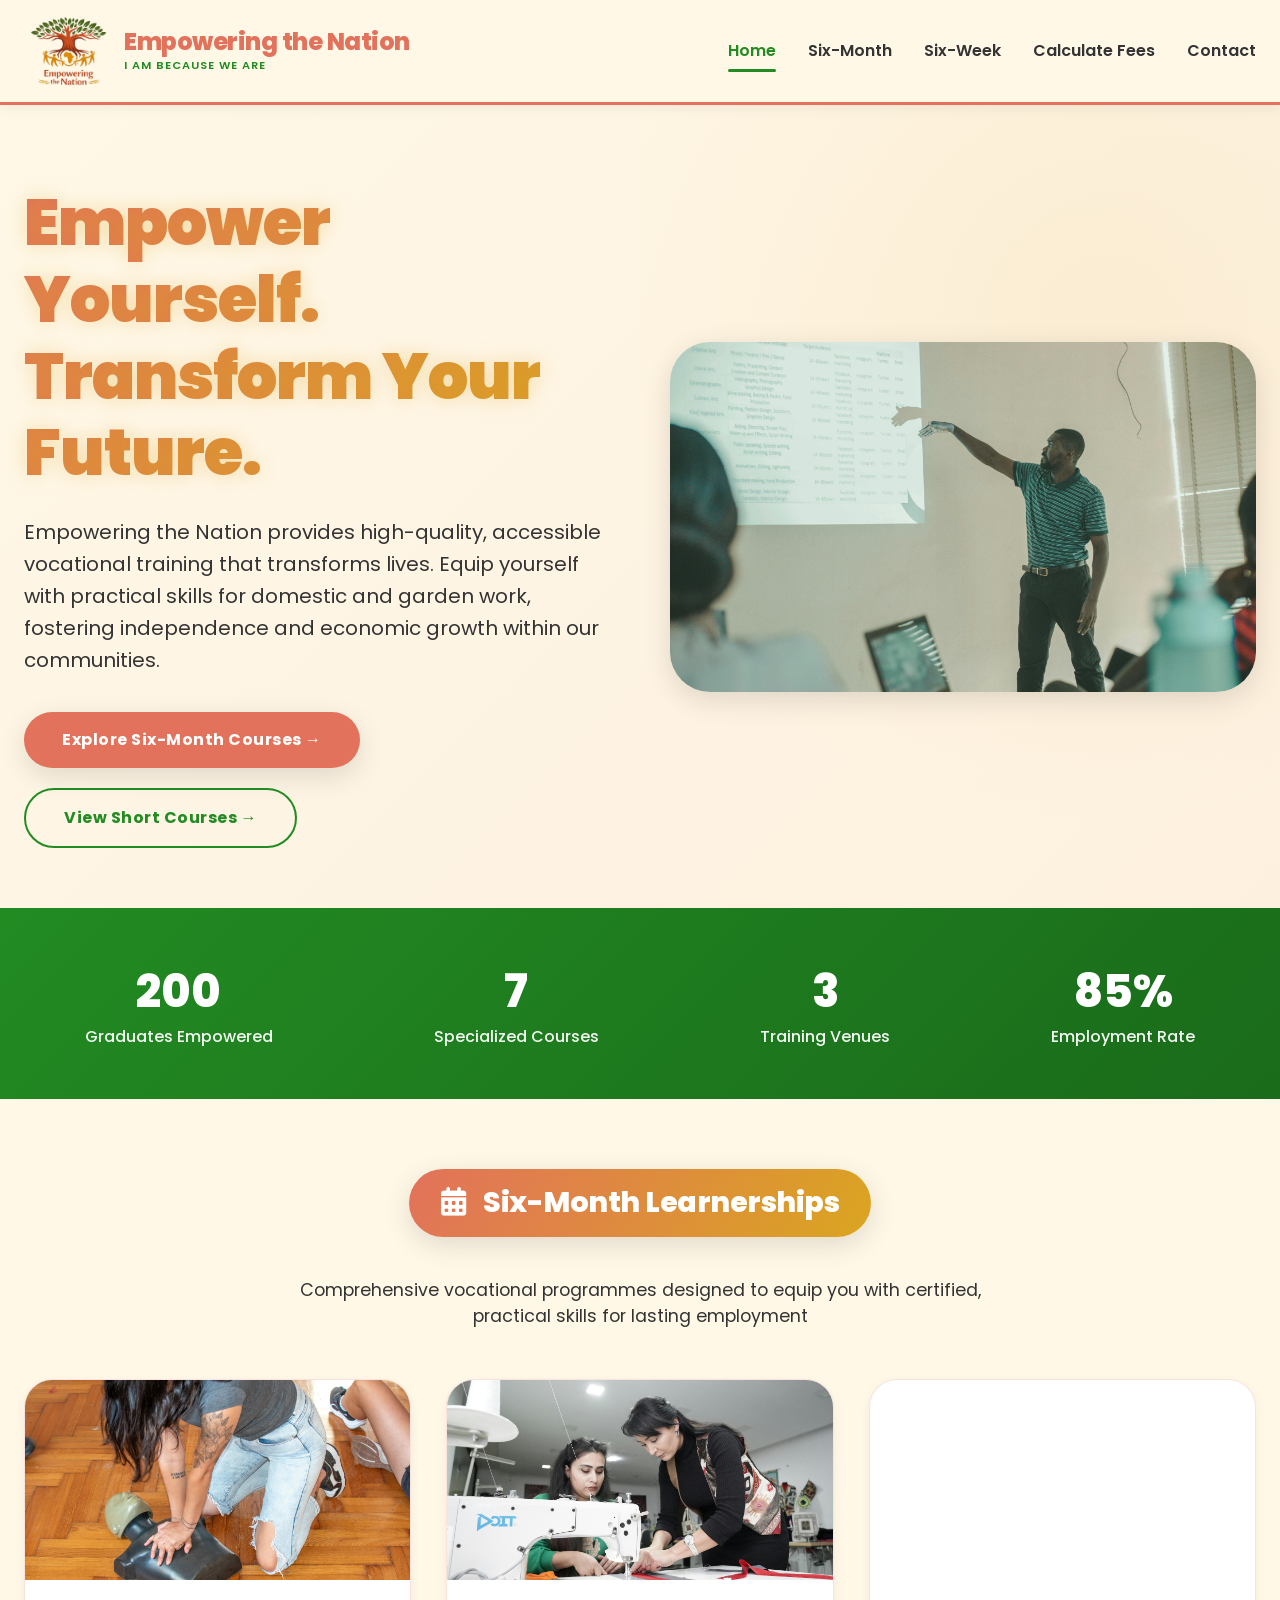
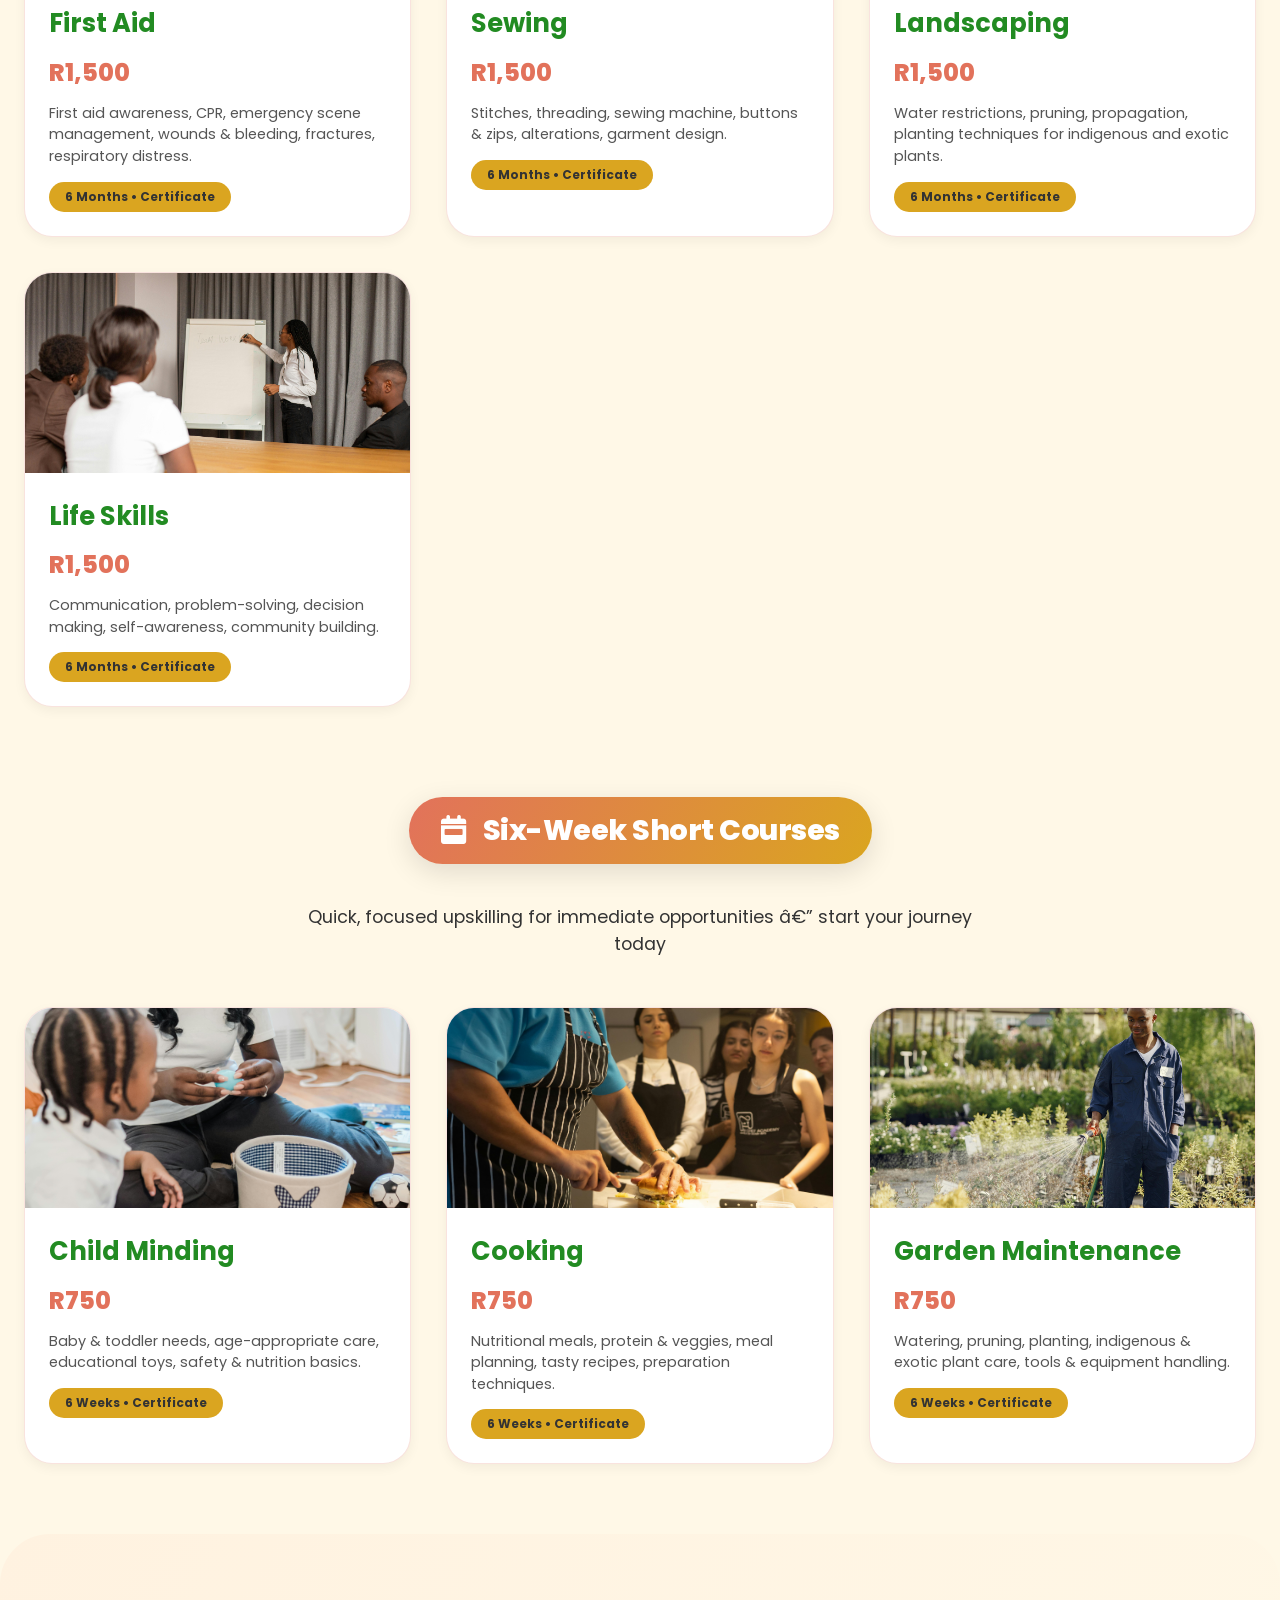
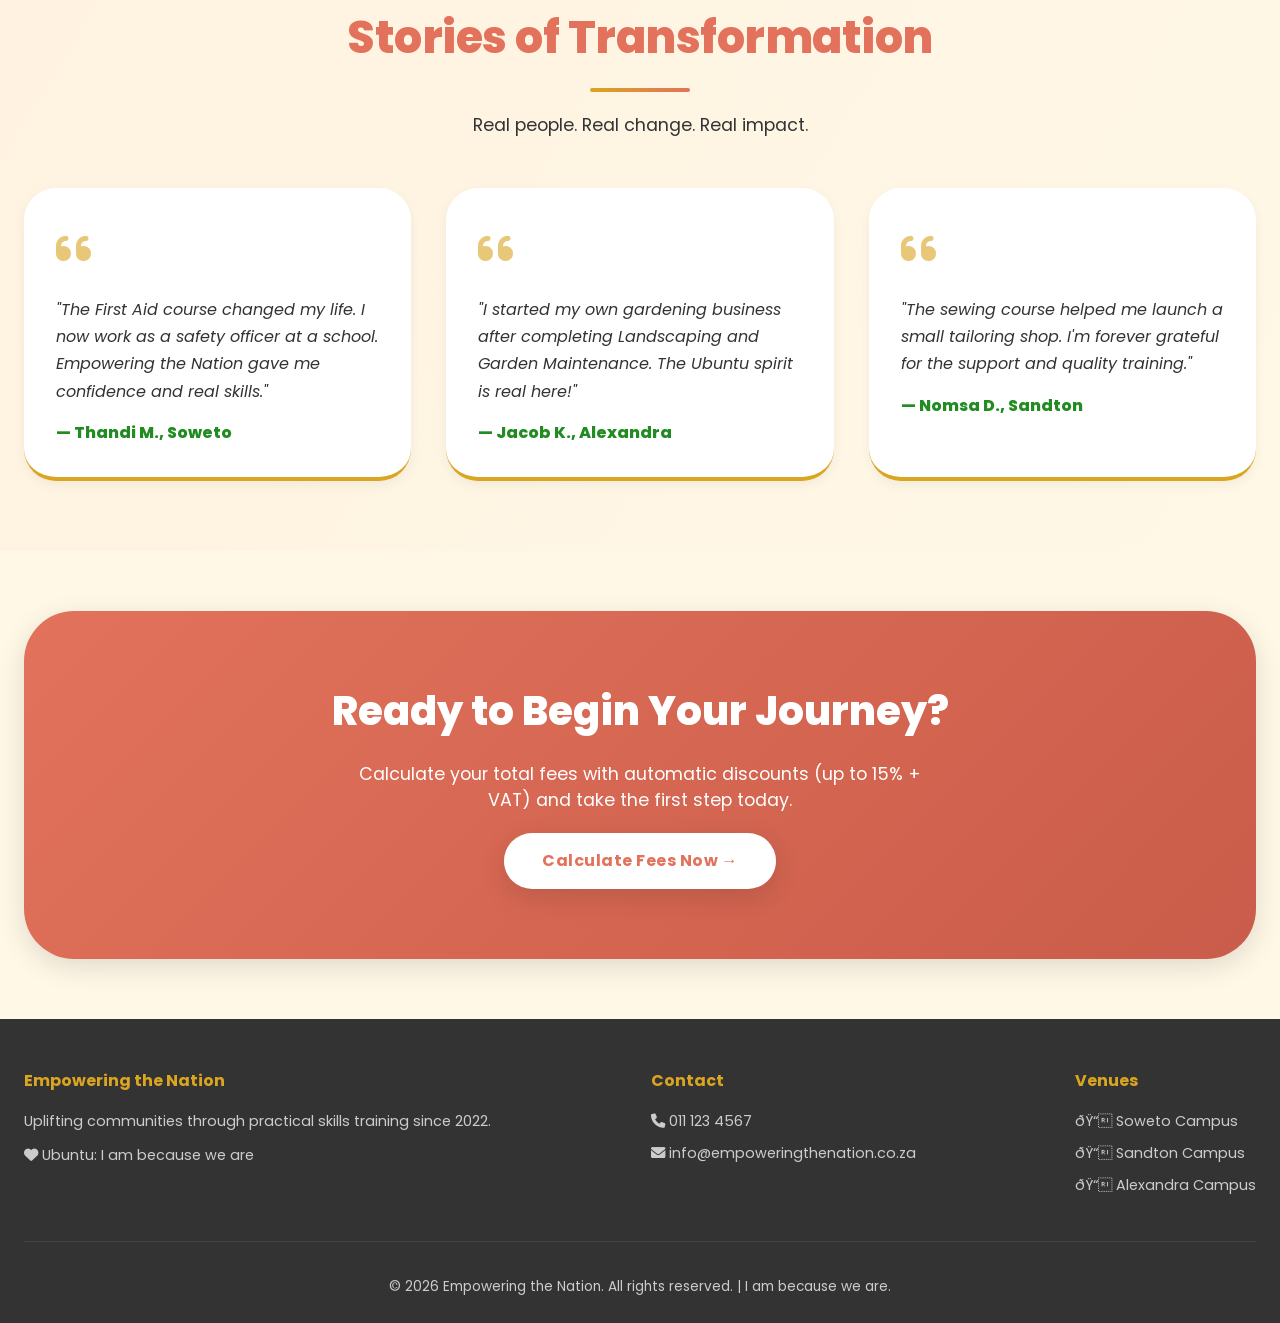
==== commit f90b4ce6: "Moved css, js and images to organize structure." ====
--- a/index.html
+++ b/index.html
@@ -69,7 +69,7 @@
                 </div>
             </div>
             <!-- Right side: Hero image -->
-            <div class="hero-image fade-up" style="background-image: url('images/index/hero-image.jpg');"></div>
+            <div class="hero-image fade-up" id="hero-bg"></div>
         </div>
     </section>
 
@@ -101,8 +101,8 @@
         <!-- ============================================
              SIX-MONTH COURSES SECTION
           ============================================ -->
-        <section id="six-month" style="padding-top: 70px;">
-            <div style="text-align: center;">
+        <section id="six-month" class="section-six-month">
+            <div class="section-header">
                 <div class="category-header">
                     <h3><i class="fas fa-calendar-alt"></i> Six-Month Learnerships</h3>
                 </div>
@@ -112,7 +112,7 @@
             <div class="courses-grid">
                 <!-- Course 1: First Aid -->
                 <a href="course-firstaid.html" class="course-card">
-                    <div class="course-img" style="background-image: url('images/index/firstaid.jpg');"></div>
+                    <div class="course-img" id="course-firstaid"></div>
                     <div class="course-info">
                         <h3>First Aid</h3>
                         <div class="course-fee">R1,500</div>
@@ -123,7 +123,7 @@
 
                 <!-- Course 2: Sewing -->
                 <a href="course-sewing.html" class="course-card">
-                    <div class="course-img" style="background-image: url('images/index/sewing.jpg');"></div>
+                    <div class="course-img" id="course-sewing"></div>
                     <div class="course-info">
                         <h3>Sewing</h3>
                         <div class="course-fee">R1,500</div>
@@ -134,7 +134,7 @@
 
                 <!-- Course 3: Landscaping -->
                 <a href="course-landscaping.html" class="course-card">
-                    <div class="course-img" style="background-image: url('images/index/landscaping.jpg');"></div>
+                    <div class="course-img" id="course-landscaping"></div>
                     <div class="course-info">
                         <h3>Landscaping</h3>
                         <div class="course-fee">R1,500</div>
@@ -145,7 +145,7 @@
 
                 <!-- Course 4: Life Skills -->
                 <a href="course-lifeskills.html" class="course-card">
-                    <div class="course-img" style="background-image: url('images/index/lifeskills.jpg');"></div>
+                    <div class="course-img" id="course-lifeskills"></div>
                     <div class="course-info">
                         <h3>Life Skills</h3>
                         <div class="course-fee">R1,500</div>
@@ -159,8 +159,8 @@
         <!-- ============================================
              SIX-WEEK COURSES SECTION
           ============================================ -->
-        <section id="six-week" style="padding-top: 20px;">
-            <div style="text-align: center;">
+        <section id="six-week" class="section-six-week">
+            <div class="section-header">
                 <div class="category-header">
                     <h3><i class="fas fa-calendar-week"></i> Six-Week Short Courses</h3>
                 </div>
@@ -170,7 +170,7 @@
             <div class="courses-grid">
                 <!-- Course 5: Child Minding -->
                 <a href="course-childminding.html" class="course-card">
-                    <div class="course-img" style="background-image: url('images/index/childminding.jpg');"></div>
+                    <div class="course-img" id="course-childminding"></div>
                     <div class="course-info">
                         <h3>Child Minding</h3>
                         <div class="course-fee">R750</div>
@@ -181,7 +181,7 @@
 
                 <!-- Course 6: Cooking -->
                 <a href="course-cooking.html" class="course-card">
-                    <div class="course-img" style="background-image: url('images/index/cooking.jpg');"></div>
+                    <div class="course-img" id="course-cooking"></div>
                     <div class="course-info">
                         <h3>Cooking</h3>
                         <div class="course-fee">R750</div>
@@ -192,7 +192,7 @@
 
                 <!-- Course 7: Garden Maintenance -->
                 <a href="course-garden.html" class="course-card">
-                    <div class="course-img" style="background-image: url('images/index/garden.jpg');"></div>
+                    <div class="course-img" id="course-garden"></div>
                     <div class="course-info">
                         <h3>Garden Maintenance</h3>
                         <div class="course-fee">R750</div>
@@ -243,7 +243,7 @@
     <div class="container">
         <div class="cta">
             <h2>Ready to Begin Your Journey?</h2>
-            <p style="font-size: 1.1rem; max-width: 600px; margin: 0 auto;">Calculate your total fees with automatic discounts (up to 15% + VAT) and take the first step today.</p>
+            <p class="cta-description">Calculate your total fees with automatic discounts (up to 15% + VAT) and take the first step today.</p>
             <a href="calculate-fees.html" class="btn-primary">Calculate Fees Now →</a>
         </div>
     </div>
@@ -259,7 +259,7 @@
             <div class="footer-col">
                 <h4>Empowering the Nation</h4>
                 <p>Uplifting communities through practical skills training since 2022.</p>
-                <p style="margin-top: 12px;"><i class="fas fa-heart" style="color: var(--terracotta);"></i> Ubuntu: I am because we are</p>
+                <p class="ubuntu-tagline"><i class="fas fa-heart" class="heart-icon"></i> Ubuntu: I am because we are</p>
             </div>
 
             <!-- Contact Column -->
--- a/css/index/styles.css
+++ b/css/index/styles.css
@@ -609,3 +609,70 @@
         font-size: 0.6rem;
     }
 }
+
+/* ============================================
+   INLINE STYLES EXTRACTED TO CSS
+============================================ */
+
+/* Section padding styles */
+.section-six-month {
+    padding-top: 70px;
+}
+
+.section-six-week {
+    padding-top: 20px;
+}
+
+.section-header {
+    text-align: center;
+}
+
+/* CTA section text styling */
+.cta-description {
+    font-size: 1.1rem;
+    max-width: 600px;
+    margin: 0 auto;
+}
+
+/* Footer tagline styling */
+.ubuntu-tagline {
+    margin-top: 12px;
+}
+
+.heart-icon {
+    color: var(--terracotta);
+}
+
+/* Hero image background */
+#hero-bg {
+    background-image: url('../../images/index/hero-image.jpg');
+}
+
+/* Course card backgrounds */
+#course-firstaid {
+    background-image: url('../../images/index/firstaid.jpg');
+}
+
+#course-sewing {
+    background-image: url('../../images/index/sewing.jpg');
+}
+
+#course-landscaping {
+    background-image: url('../../images/index/landscaping.jpg');
+}
+
+#course-lifeskills {
+    background-image: url('../../images/index/lifeskills.jpg');
+}
+
+#course-childminding {
+    background-image: url('../../images/index/childminding.jpg');
+}
+
+#course-cooking {
+    background-image: url('../../images/index/cooking.jpg');
+}
+
+#course-garden {
+    background-image: url('../../images/index/garden.jpg');
+}
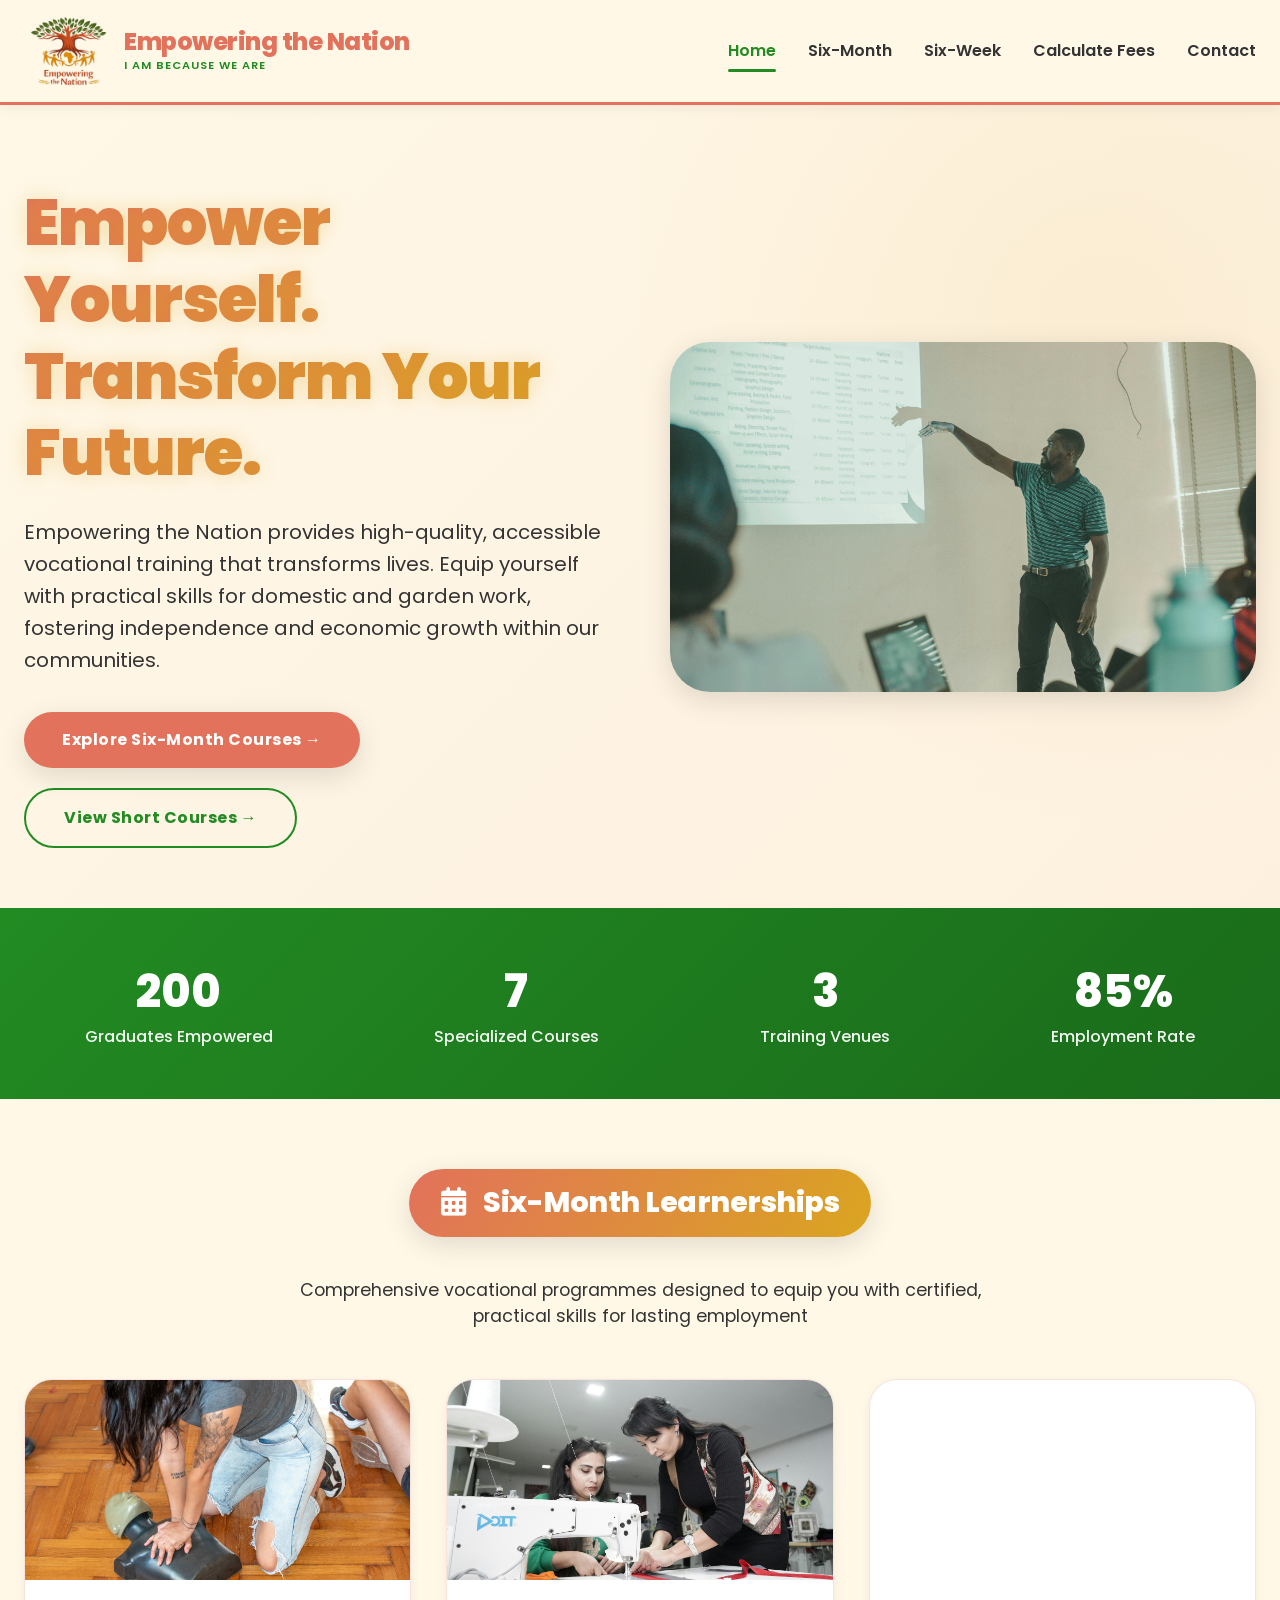
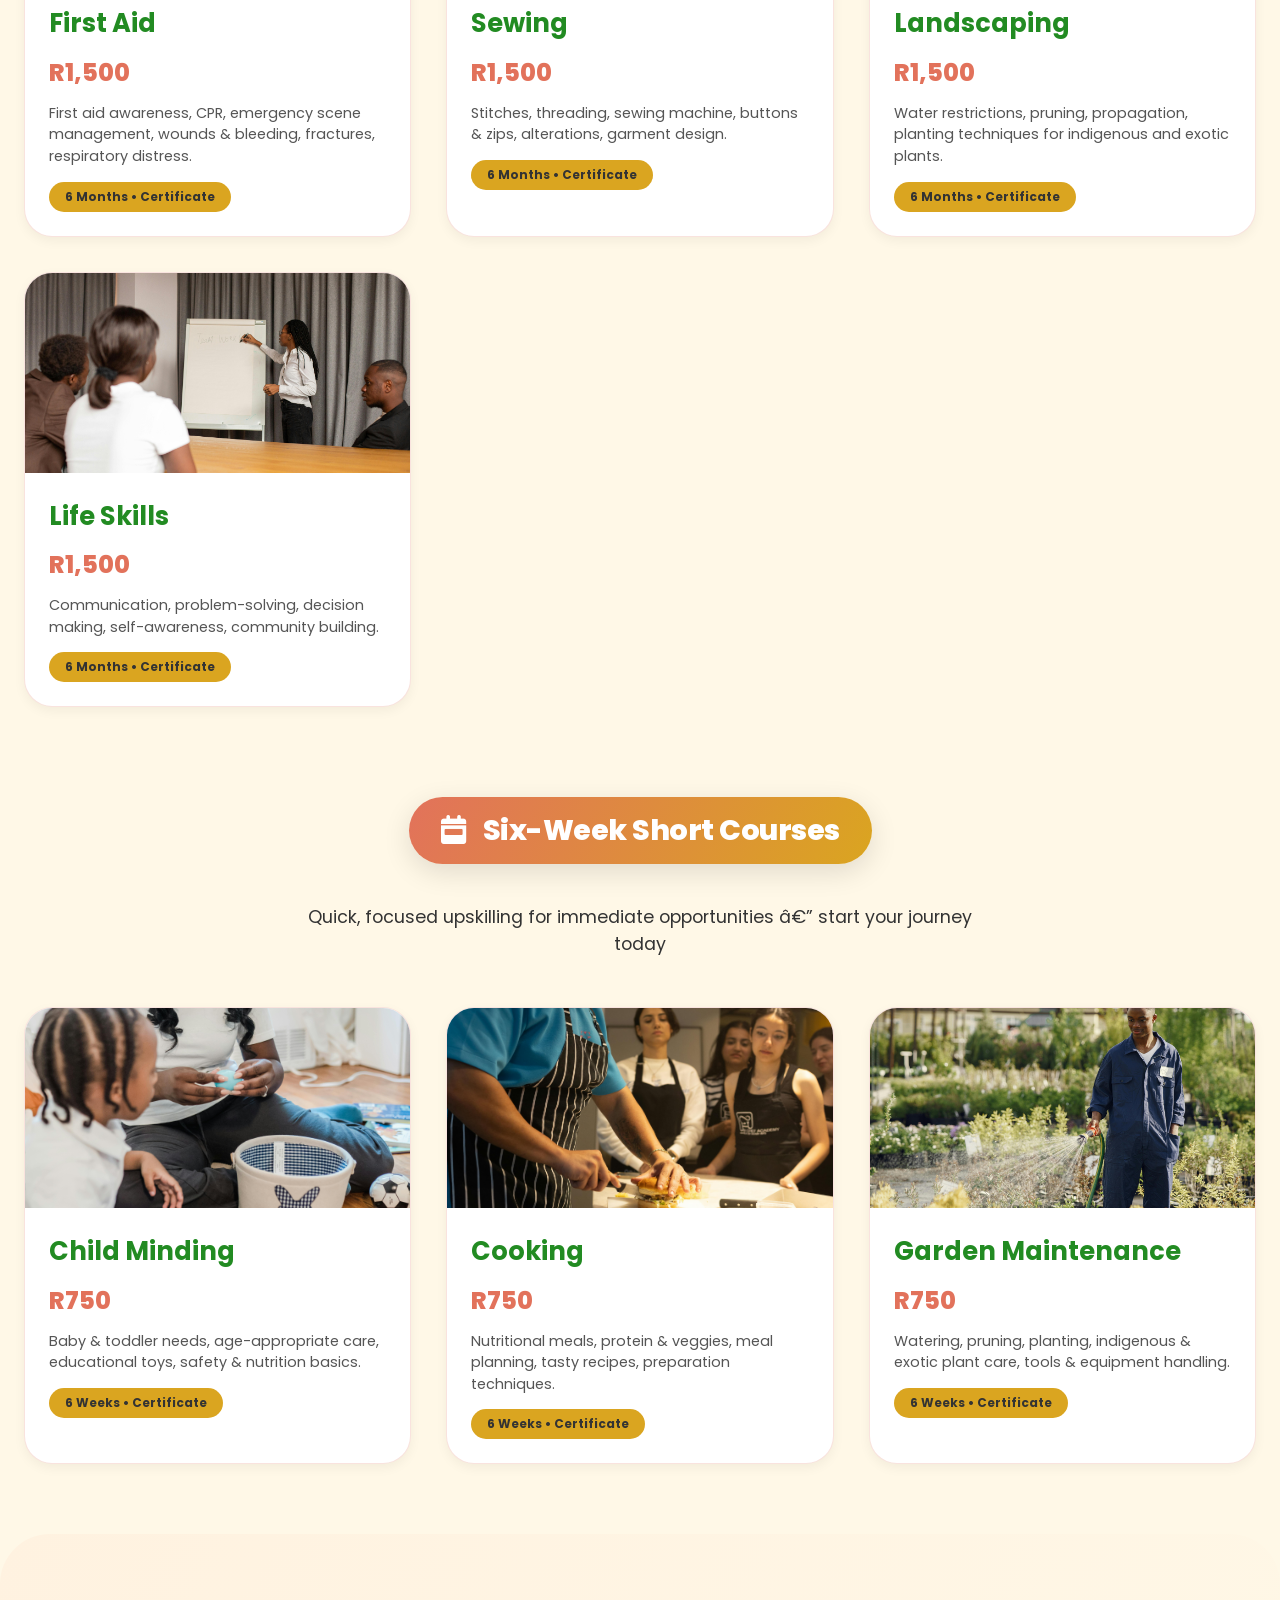
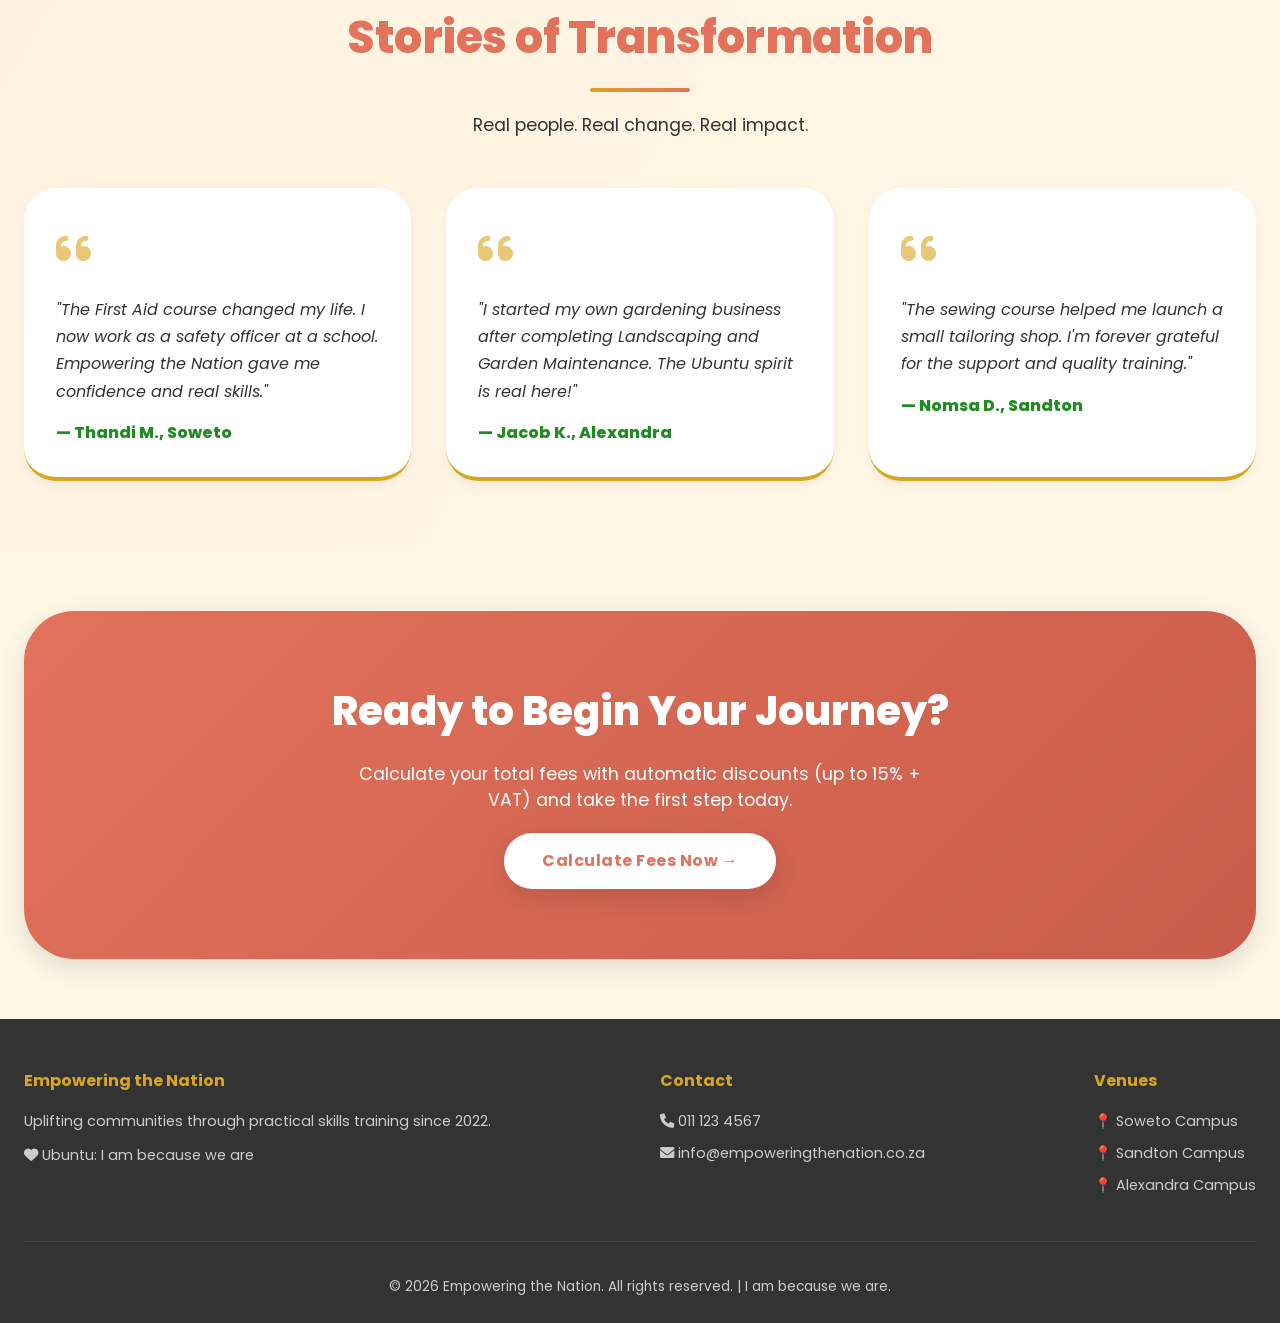
==== commit 7979aa6c: "Completed the six week and six month webpages. Added different webpages for each course and made a d" ====
--- a/index.html
+++ b/index.html
@@ -29,7 +29,7 @@
 <header>
     <div class="nav-container">
         <!-- Brand Logo & Name -->
-        <a href="#" class="logo">
+        <a href="index.html" class="logo">
             <img src="images/index/etn logo.png" alt="Empowering the Nation Logo" class="logo-img">
             <div class="logo-text">
                 <h1>Empowering the Nation</h1>
@@ -44,7 +44,7 @@
 
         <!-- Main Navigation Links -->
         <ul class="nav-links" id="navLinks">
-            <li><a href="#" class="active">Home</a></li>
+            <li><a href="index.html" class="active">Home</a></li>
             <li><a href="six-month-courses.html">Six-Month</a></li>
             <li><a href="six-week-courses.html">Six-Week</a></li>
             <li><a href="calculate-fees.html">Calculate Fees</a></li>
@@ -111,7 +111,7 @@
 
             <div class="courses-grid">
                 <!-- Course 1: First Aid -->
-                <a href="course-firstaid.html" class="course-card">
+                <a href="pages/six-month/course-firstaid.html" class="course-card">
                     <div class="course-img" id="course-firstaid"></div>
                     <div class="course-info">
                         <h3>First Aid</h3>
@@ -122,7 +122,7 @@
                 </a>
 
                 <!-- Course 2: Sewing -->
-                <a href="course-sewing.html" class="course-card">
+                <a href="pages/six-month/course-sewing.html" class="course-card">
                     <div class="course-img" id="course-sewing"></div>
                     <div class="course-info">
                         <h3>Sewing</h3>
@@ -133,7 +133,7 @@
                 </a>
 
                 <!-- Course 3: Landscaping -->
-                <a href="course-landscaping.html" class="course-card">
+                <a href="pages/six-month/course-landscaping.html" class="course-card">
                     <div class="course-img" id="course-landscaping"></div>
                     <div class="course-info">
                         <h3>Landscaping</h3>
@@ -144,7 +144,7 @@
                 </a>
 
                 <!-- Course 4: Life Skills -->
-                <a href="course-lifeskills.html" class="course-card">
+                <a href="pages/six-month/course-lifeskills.html" class="course-card">
                     <div class="course-img" id="course-lifeskills"></div>
                     <div class="course-info">
                         <h3>Life Skills</h3>
@@ -169,7 +169,7 @@
 
             <div class="courses-grid">
                 <!-- Course 5: Child Minding -->
-                <a href="course-childminding.html" class="course-card">
+                <a href="pages/six-week/course-childminding.html" class="course-card">
                     <div class="course-img" id="course-childminding"></div>
                     <div class="course-info">
                         <h3>Child Minding</h3>
@@ -180,7 +180,7 @@
                 </a>
 
                 <!-- Course 6: Cooking -->
-                <a href="course-cooking.html" class="course-card">
+                <a href="pages/six-week/course-cooking.html" class="course-card">
                     <div class="course-img" id="course-cooking"></div>
                     <div class="course-info">
                         <h3>Cooking</h3>
@@ -191,7 +191,7 @@
                 </a>
 
                 <!-- Course 7: Garden Maintenance -->
-                <a href="course-garden.html" class="course-card">
+                <a href="pages/six-week/course-garden.html" class="course-card">
                     <div class="course-img" id="course-garden"></div>
                     <div class="course-info">
                         <h3>Garden Maintenance</h3>
@@ -272,9 +272,9 @@
             <!-- Venues Column -->
             <div class="footer-col">
                 <h4>Venues</h4>
-                <p>ðŸ“ Soweto Campus</p>
-                <p>ðŸ“ Sandton Campus</p>
-                <p>ðŸ“ Alexandra Campus</p>
+                <p>📍 Soweto Campus</p>
+                <p>📍 Sandton Campus</p>
+                <p>📍 Alexandra Campus</p>
             </div>
         </div>
 
